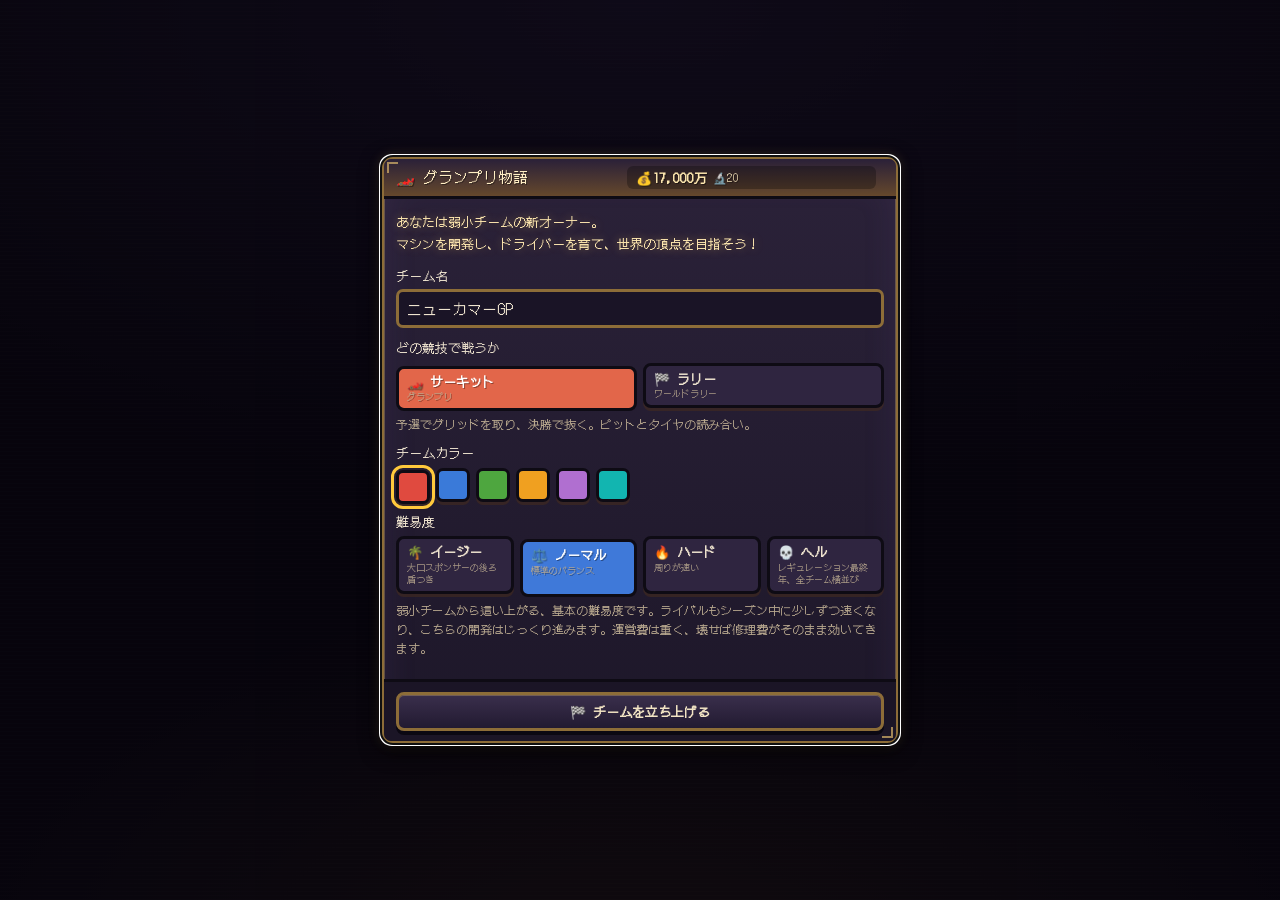
==== index.html @ d9e9d17f "ラリーのSSを走っている画面を作る F1のレース中継にあたるもの。ただ、ラリーは並んで走らない競技なので、 映すのは自車1台だけになる。緊張の出どころが違う—— 次に何が来るかを教えてくれるのは右席の" ====
<!DOCTYPE html>
<html lang="ja">
<head>
<meta charset="utf-8">
<meta name="viewport" content="width=device-width,initial-scale=1,viewport-fit=cover,maximum-scale=1,user-scalable=no">
<title>グランプリ物語 - F1チーム運営シミュレーション</title>

<!-- ホーム画面に追加してアプリとして遊べるようにする -->
<link rel="manifest" href="manifest.webmanifest">
<meta name="theme-color" content="#4a2f1a">
<meta name="mobile-web-app-capable" content="yes">
<meta name="apple-mobile-web-app-capable" content="yes">
<meta name="apple-mobile-web-app-status-bar-style" content="black-translucent">
<meta name="apple-mobile-web-app-title" content="GP物語">
<link rel="apple-touch-icon" href="assets/icons/icon-180.png">
<link rel="icon" type="image/png" sizes="192x192" href="assets/icons/icon-192.png">
<link rel="stylesheet" href="assets/style.css">
<!--
  ドット絵フォントは表示完了後に読み込む。
  ネットに繋がらない環境でも起動が一切遅れないようにするため、
  <link> ではなく load イベント後に差し込む。取得できなくてもフォールバック書体で遊べる。
-->
<script>
  window.addEventListener('load', function () {
    var l = document.createElement('link');
    l.rel = 'stylesheet';
    l.href = 'https://fonts.googleapis.com/css2?family=DotGothic16&display=swap';
    document.head.appendChild(l);
  });

  // assets/ や src/ が読み込めていない場合は、素のHTMLが表示されてしまう。
  // 何が起きているのか分かるように案内を出す（このスクリプトは外部ファイルに依存しない）
  window.addEventListener('load', function () {
    if (window.GP && window.GP.state) return;
    var d = document.createElement('div');
    d.setAttribute('style',
      'position:fixed;top:0;right:0;bottom:0;left:0;z-index:9999;background:#fff8e3;' +
      'color:#4a2f1a;padding:24px;font:14px/1.8 sans-serif;overflow:auto');
    d.innerHTML =
      '<h2 style="margin:0 0 12px">ゲームのファイルが読み込めませんでした</h2>' +
      '<p><b>index.html だけでは動きません。</b>同じ場所に <code>assets/</code> と ' +
      '<code>src/</code> のフォルダが必要です。</p>' +
      '<p style="margin-top:14px"><b>いちばん簡単な遊びかた</b><br>' +
      'リポジトリの <code>grandprix.html</code>（1ファイルで完結する版）を' +
      'ダウンロードして開いてください。フォルダごと保存する必要がありません。</p>' +
      '<p style="margin-top:14px">リポジトリ全体を保存した場合は、' +
      'フォルダを丸ごと置いたうえで <code>index.html</code> を開いてください。</p>';
    document.body.appendChild(d);
  });
</script>
</head>
<body>

<div id="app">

  <!-- ================= トップバー ================= -->
  <div class="rotate-tip" id="rotateTip">
    <i>📱</i><span>横向きにすると、ぐっと見やすくなります</span>
    <button id="rotateTipX">閉じる</button>
  </div>
  <header class="topbar">
    <div class="tb-team"><span id="tTeamDot" class="dot"></span><span id="tTeam">-</span>
      <span id="tRank" class="rank">-</span><span id="tMode" class="mode">-</span></div>
    <div class="tb-stats">
      <div class="stat"><span class="ic">💰</span><b id="tFunds">0</b><small>万</small></div>
      <div class="stat"><span class="ic">👥</span><b id="tFans">0</b></div>
      <div class="stat hype" id="tHypeBox" title="メディアでの扱い。高いほどスポンサー収入が増える">
        <span class="ic" id="tHypeIc">🫥</span><i class="hypebar"><b id="tHypeBar"></b></i><b id="tHypeVal">0</b></div>
      <div class="stat"><span class="ic">🔬</span><b id="tRp">0</b></div>
      <button class="stat ticket" id="tTicketBox" title="開発チケット。押すと説明が出ます"><span class="ic">🎫</span><b id="tTicket">0</b><small>券</small></button>
      <div class="stat"><span class="ic">📅</span>S<b id="tSeason">1</b> W<b id="tWeek">1</b></div>
      <button class="stat sound" id="tHelp" title="遊びかた（仕組みの説明はここにまとめてあります）">❓</button>
      <button class="stat sound" id="tSkin" title="見た目の切り替え（HD-2D／カイロ風）">🎨</button>
      <button class="stat sound" id="tSound" title="効果音の切り替え">🔊</button>
    </div>
    <div class="tb-next" id="tNext">-</div>
  </header>

  <!-- ================= メイン ================= -->
  <main class="main">
    <section id="viewPanel" class="col-left"></section>
    <aside id="sidePanel" class="col-right"></aside>
  </main>

  <!-- ================= コマンドバー ================= -->
  <nav class="cmdbar">
    <div id="cmdNormal" class="cmdset">
      <button class="cmd" id="cMeet" title="首脳陣に、いま何が起きているかを聞く。週は進まない"><span>🗣️</span>相談</button>
      <button class="cmd" id="cCar" title="設計室・工房・ガレージ・研究所への入口。1週使って車を速くする"><span>🏎️</span>開発</button>
      <button class="cmd" id="cMaintain" title="傷んだところを直す。信頼性が戻る"><span>🛠️</span>整備</button>
      <button class="cmd" id="cDriver" title="ドライバーを鍛える。練習と、下部組織の育成"><span>🧑‍✈️</span>ドライバー</button>
      <button class="cmd" id="cSponsor"><span>📣</span>営業</button>
      <button class="cmd" id="cRest"><span>☕</span>休養</button>
      <button class="cmd" id="cCrunch" title="次の1コマンドが2回ぶんになるが、疲れが残る"><span>🌙</span>徹夜</button>
      <button class="cmd" id="cKart" title="自前のカート場でレースを開く。若手が伸び、街の子が見つかる"><span>🏁</span>カート</button>
      <span class="cmd-sep"></span>
      <div class="cmdsubs">
        <button class="cmd sub" id="cGarage" title="パーツを載せ替える。寄せかたと噛み合いもここ"><span>🔧</span>ガレージ</button>
        <button class="cmd sub" id="cFacility"><span>🏗️</span>施設</button>
        <button class="cmd sub" id="cStaff"><span>👥</span>人事</button>
        <button class="cmd sub" id="cLogi"><span>🚚</span>遠征</button>
        <button class="cmd sub" id="cEngine" title="エンジンとパーツの供給。よそから買うか、こちらから分けるか"><span>🔌</span>供給</button>
        <button class="cmd sub" id="cInfo"><span>📖</span>情報</button>
        <button class="cmd sub" id="cOwner"><span>🎩</span>オーナー</button>
      </div>
    </div>
    <div id="cmdRace" class="cmdset" style="display:none">
      <button class="cmd big" id="cRaceGo"><span>🏁</span>レースへ向かう！</button>
      <span class="cmd-sep"></span>
      <div class="cmdsubs">
        <button class="cmd sub" id="cGarageR" title="パーツを載せ替える"><span>🔧</span>ガレージ</button>
        <button class="cmd sub" id="cFacilityR"><span>🏗️</span>施設</button>
        <button class="cmd sub" id="cStaffR"><span>👥</span>人事</button>
        <button class="cmd sub" id="cLogiR"><span>🚚</span>遠征</button>
        <button class="cmd sub" id="cEngineR" title="エンジンとパーツの供給"><span>🔌</span>供給</button>
        <button class="cmd sub" id="cOwnerR"><span>🎩</span>オーナー</button>
      </div>
    </div>
    <div id="cmdOff" class="cmdset" style="display:none">
      <button class="cmd big" id="cOffGo"><span>🌱</span>来季を始める</button>
      <span class="cmd-sep"></span>
      <div class="cmdsubs">
        <button class="cmd sub" id="cGarageO" title="パーツを載せ替える"><span>🔧</span>ガレージ</button>
        <button class="cmd sub" id="cFacilityO"><span>🏗️</span>施設</button>
        <button class="cmd sub" id="cStaffO"><span>👥</span>人事</button>
        <button class="cmd sub" id="cLogiO"><span>🚚</span>遠征</button>
        <button class="cmd sub" id="cEngineO" title="エンジンとパーツの供給"><span>🔌</span>供給</button>
        <button class="cmd sub" id="cInfoO"><span>📖</span>情報</button>
        <button class="cmd sub" id="cOwnerO"><span>🎩</span>オーナー</button>
      </div>
    </div>
  </nav>
</div>

<!-- ================= レース画面 ================= -->
<div id="kartScreen">
  <div class="kv-wrap">
    <div class="kv-head">
      <b id="kvName">-</b>
      <span id="kvLap">LAP 1 / 3</span>
      <span id="kvPos">P-</span>
      <span id="kvSpd">0</span>
      <button id="kvQuit" class="kv-quit">やめる</button>
    </div>
    <div class="kv-body">
      <canvas id="kartCanvas" width="620" height="380"></canvas>
      <div id="kvCount" class="kv-count"></div>
    </div>
    <div class="kv-pad">
      <div class="kv-side">
        <button id="kvL" class="kvbtn">◀</button>
        <button id="kvR" class="kvbtn">▶</button>
      </div>
      <div class="kv-hint" id="kvHint">左右で曲がる／⚡で加速／🛑で減速</div>
      <div class="kv-side right">

      </div>
    </div>
  </div>
</div>
<!-- ラリーのSSを走っているところ。映すのは自車1台だけ -->
<div id="rallyScreen">
  <div class="ry-wrap">
    <div class="ry-body">
      <div class="ry-canvaswrap">
        <canvas id="rallyCanvas" width="560" height="400"></canvas>
        <div class="ry-note" id="ryNote"></div>
      </div>
    </div>
    <div class="ry-log" id="ryLog"></div>
    <div class="ry-ctrl">
      <button class="btn primary" id="rySpeed0"><i>🐢</i><span>じっくり</span></button>
      <button class="btn" id="rySpeed1"><i>▶▶</i><span>速く</span></button>
      <button class="btn" id="rySpeed2"><i>▶▶▶</i><span>とばす</span></button>
      <button class="btn primary" id="rySkip"><i>⏭</i><span>結果へ</span></button>
    </div>
  </div>
</div>
<div id="raceScreen">
  <div class="rv-wrap">
    <div class="rv-head">
      <b id="rvTrack">-</b>
      <span id="rvWeather">-</span>
      <span id="rvLap">LAP 1 / 1</span>
      <span id="rvFore" class="rv-fore"></span>
      <span id="rvRubber" class="rv-wet"></span>
      <span id="rvWet" class="rv-wet"></span>
      <span id="rvYel" class="rv-yel"></span>
      <span id="rvOrders" class="rv-orders"></span>
    </div>
    <div class="rv-body">
      <div class="rv-canvaswrap">
        <canvas id="raceCanvas" width="560" height="400"></canvas>
        <div id="rvFlash" class="rv-flash"></div>
        <div id="rvBadge" class="rv-badge"></div>
        <div id="rvRadio" class="rv-radio"></div>
        <div id="rvCam" class="rv-cam">
          <button data-cam="auto" class="on" title="おまかせ"><i>🎬</i><span>おまかせ</span></button>
          <button data-cam="mine" title="自チーム"><i>🚩</i><span>自チーム</span></button>
          <button data-cam="wide" title="全体"><i>🗺️</i><span>全体</span></button>
        </div>
      </div>
      <div class="rv-side">
        <div class="rv-order-h">順位</div>
        <div id="rvOrder" class="rv-order"></div>
      </div>
    </div>
    <!-- モニターと実況。ふだんは上下に積むが、
         タイミングモニターを出したときだけ横に並べる -->
    <div class="rv-mon">
      <div id="rvSectors" class="rv-sectors"></div>
      <div id="rvLog" class="rv-loglist"></div>
    </div>
    <div class="rv-ctrl">
      <button class="btn primary" id="rvSpeed0"><i>🐢</i><span>じっくり</span></button>
      <button class="btn" id="rvSpeed1"><i>▶</i><span>すこし速く</span></button>
      <button class="btn" id="rvSpeed2"><i>▶▶</i><span>速く</span></button>
      <button class="btn" id="rvSpeed3"><i>▶▶▶</i><span>とばす</span></button>
      <button class="btn" id="rvSpeedReal" title="実際のレースと同じ速さで進みます"><i>⏱</i><span>実時間</span></button>
      <button class="btn" id="rvTiming" title="全車のセクタータイム・ラップ・ベスト・前車とのギャップ"><i>📋</i><span>タイミングモニター</span></button>
      <button class="btn primary" id="rvSkip"><i>⏭</i><span>結果へ</span></button>
    </div>
  </div>
</div>

<!-- ================= モーダル ================= -->
<div id="modal">
  <div class="modal-box">
    <div class="modal-h"><span id="modalTitle"></span><span id="modalFunds" class="mfunds"></span><button id="modalClose" class="modal-x">✕</button></div>
    <div id="modalBody" class="modal-body"></div>
    <div id="modalBtns" class="modal-btns"></div>
  </div>
</div>

<!-- 決める場面だけを、その場に出す小窓。モーダルの上に重ねる。
     下の画面は消さないので、閉じればさっき見ていた場所に戻る -->
<div id="pop">
  <div class="pop-box">
    <div class="pop-h"><span id="popTitle"></span><button id="popClose" class="modal-x">✕</button></div>
    <div id="popBody" class="pop-body"></div>
    <div id="popBtns" class="pop-btns"></div>
  </div>
</div>

<div id="toastLayer"></div>

<script src="src/sound.js"></script>
    <script src="src/fx.js"></script>
<script src="src/gfx.js"></script>
<script src="src/data.js"></script>
<script src="src/geom.js"></script>
<script src="src/state.js"></script>
<script src="src/race.js"></script>
<script src="src/rallydata.js"></script>
<script src="src/rally.js"></script>
<script src="src/rallyview.js"></script>
<script src="src/raceview.js"></script>
<script src="src/base.js"></script>
<script src="src/kart.js"></script>
<!-- 画面ごとのモジュール。main.js より先に読み込む -->
<script src="src/screens/hr.js"></script>
<script src="src/screens/dev.js"></script>
<script src="src/screens/weekend.js"></script>
<script src="src/screens/rallyweek.js"></script>
<script src="src/screens/biz.js"></script>
<script src="src/screens/meet.js"></script>
<script src="src/screens/home.js"></script>
<script src="src/screens/help.js"></script>
<script src="src/paddock.js"></script>
<script src="src/grid.js"></script>
<script src="src/interior.js"></script>
<script src="src/ui.js"></script>
<script src="src/main.js"></script>
</body>
</html>
---- assets/style.css ----
/* =========================================================
   グランプリ物語 — カイロソフト風スタイル
   太いこげ茶の枠 × 生成りの紙 × ポップな原色
   ========================================================= */
:root{
  --ink:#4a2f1a;          /* 枠線・文字のこげ茶 */
  --ink2:#7b5a3a;
  --paper:#fff8e3;        /* パネルの紙色 */
  --paper2:#f6ecd0;
  --board:#c9a86a;        /* 背景の木目 */
  --board2:#b8955a;
  --red:#e04a3f; --blue:#3a7ad9; --green:#4ea63f;
  /* 白抜きの札に使う、沈めた版。
     --red / --blue の上に白を置くと明暗の比が 4.0〜4.2 しかなく、
     小さい字だと読みにくい。札のときだけこちらを使う           */
  --redInk:#b8342a; --blueInk:#2a5aa8;
  --yellow:#ffc93c; --purple:#b06fd0; --sky:#7ecbf0;

  --paper3:#fffdf3;       /* パネルの中の、さらに明るい面 */
  --trough:#e9dcbc;       /* ゲージの下地 */
  --hilite:#fff;          /* 枠の内側に入れる光の線 */
  --outline:#fff;         /* 見出し文字の縁取り */
  --headbg:linear-gradient(var(--ink2),#65482c);
  --headbg2:var(--ink);
  --headfg:#ffeec4;
  --glow:transparent;     /* HD-2Dスキンでだけ光る */
  --shine:none;
}
*{box-sizing:border-box;margin:0;padding:0}
html,body{height:100%}
/* ---------- タッチ操作まわり（スマホ／ホーム画面アプリ用）---------- */
html{-webkit-text-size-adjust:100%}
body{
  overscroll-behavior:none;              /* 引っ張って更新されないように */
  -webkit-tap-highlight-color:transparent;
  -webkit-touch-callout:none;
  touch-action:manipulation;             /* ダブルタップ拡大を止める */
}
button,.cmd,.tab,.pickbtn,.stratbtn,.mini,.colorbtn{touch-action:manipulation;user-select:none;-webkit-user-select:none}
input{user-select:auto;-webkit-user-select:auto}
body{
  font-family:'DotGothic16','Hiragino Maru Gothic ProN','ヒラギノ丸ゴ ProN',
              'Yu Gothic UI','Meiryo',sans-serif;
  color:var(--ink);
  background:var(--board);
  background-image:
    repeating-linear-gradient(0deg, rgba(0,0,0,.05) 0 2px, transparent 2px 8px),
    repeating-linear-gradient(90deg, rgba(255,255,255,.06) 0 3px, transparent 3px 14px);
  -webkit-font-smoothing:none;
  font-size:14px; line-height:1.5;
  overflow:hidden;
}
button{font-family:inherit;color:inherit;cursor:pointer}

/* ---------- 共通の「カイロ枠」 ---------- */
.frame{
  background:var(--paper);
  border:3px solid var(--ink);
  border-radius:8px;
  box-shadow:0 4px 0 var(--ink), inset 0 0 0 2px var(--hilite);
}

/* ================= レイアウト ================= */
#app{height:100%;display:flex;flex-direction:column;gap:8px;max-width:1180px;margin:0 auto;
     padding:calc(8px + env(safe-area-inset-top)) calc(8px + env(safe-area-inset-right))
             calc(8px + env(safe-area-inset-bottom)) calc(8px + env(safe-area-inset-left))}

/* ---------- トップバー ---------- */
.topbar{
  display:flex;align-items:center;gap:10px;flex-wrap:wrap;
  padding:8px 12px;
  background:linear-gradient(#fff8e3,#f0e2bd);
  border:3px solid var(--ink);border-radius:10px;
  box-shadow:0 4px 0 var(--ink);
}
.tb-team{display:flex;align-items:center;gap:7px;font-size:17px;font-weight:bold}
.tb-team .dot{width:16px;height:16px;border:2px solid var(--ink);border-radius:3px;display:inline-block}
.tb-team .rank{font-size:10px;font-weight:normal;background:var(--ink);color:#ffeec4;
               border-radius:5px;padding:1px 7px;white-space:nowrap}
.tb-team .rank.grow{animation:rankpop .5s cubic-bezier(.3,1.6,.5,1)}
@keyframes rankpop{0%{transform:scale(.7);background:var(--yellow);color:var(--ink)}
  60%{transform:scale(1.15);background:var(--yellow);color:var(--ink)}100%{transform:scale(1)}}
.tb-stats{display:flex;gap:6px;flex-wrap:wrap;margin-left:auto}
.stat{
  display:flex;align-items:center;gap:3px;
  background:var(--paper3);border:2px solid var(--ink);border-radius:6px;
  padding:2px 8px;font-size:13px;box-shadow:0 2px 0 rgba(74,47,26,.35);
}
.stat.danger{background:#ffdede;animation:blink .8s steps(2,end) infinite}
.stat .ic{font-size:14px}
.stat b{font-size:15px}
.stat small{font-size:10px;opacity:.9}
.tb-next{
  background:var(--headbg2);color:var(--headfg);border-radius:6px;padding:4px 12px;
  font-size:13px;white-space:nowrap;
}
.tb-next.race-imminent{background:var(--red);color:#fff;animation:pulse .7s ease-in-out infinite alternate}
.tb-next.race-soon{background:#8a5a1a}
.tb-next b{color:var(--yellow)}
.tb-next em{font-style:normal;font-size:10px;opacity:.85;margin-left:6px}
.pips{display:inline-flex;gap:3px;margin:0 6px;vertical-align:middle}
.pips i{width:8px;height:8px;border-radius:2px;background:var(--yellow);
        border:1px solid rgba(0,0,0,.35);display:inline-block}

/* ---------- 次戦までの残りコマンド ---------- */
.countdown{display:flex;align-items:center;gap:8px;flex-wrap:wrap;font-size:12px;margin-bottom:8px;
           background:linear-gradient(#fff8e3,#f2e4bc);border:3px solid var(--ink);
           border-radius:8px;padding:6px 10px;box-shadow:0 2px 0 rgba(74,47,26,.4)}
.countdown b{font-size:14px}
.countdown span{font-size:10px;opacity:.8}
.countdown .pips i{width:12px;height:12px;background:linear-gradient(var(--yellow),#e8a800);
                   border:2px solid var(--ink);border-radius:3px}
.countdown.now{background:linear-gradient(#ffd0c0,#ff9a80);border-color:var(--red)}
.countdown.now b{color:#a01a10}
/* つぎの戦への移動。いまの戦の支度をしながら、その先も見える */
.nextup{font-size:10.5px;color:var(--ink2);margin:-4px 0 8px;padding:3px 10px;
        border-left:3px solid var(--line,#d9d5cc);line-height:1.6}
.nextup b{margin-left:6px;color:var(--ink)}
/* 今週の一手。開発責任者の結論を、相談を開かなくても読める場所に */
/* ---- はじめの手引き ----
   1年目だけ本拠地のいちばん上に出る。順番そのものが説明になるので、
   済んだ行も消さず、線を引いて残す                              */
.card.guide .pad{padding-top:6px}
.gd-lead{margin:0 0 6px;font-size:11px;line-height:1.55;color:var(--faceSub)}
.gdlist{display:flex;flex-direction:column;gap:4px}
.gdrow{display:flex;align-items:center;gap:8px;width:100%;text-align:left;
  background:var(--paper3);border:2px solid var(--ink);border-radius:8px;
  padding:6px 8px;font:inherit;color:inherit}
.gdrow>i{font-style:normal;font-size:17px;width:24px;text-align:center;flex:none}
.gdrow>span{flex:1;display:flex;flex-direction:column;line-height:1.3;min-width:0}
.gdrow>span b{font-size:12px}
.gdrow>span small{font-size:10px;color:var(--faceSub)}
.gdrow>em{font-style:normal;opacity:.6}
.gdrow.now{border-color:var(--gold,#d8a020);box-shadow:0 0 0 2px rgba(216,160,32,.35)}
.gdrow.done{opacity:.55}
.gdrow.done>span b{text-decoration:line-through}
.gd-off{display:block;margin:7px auto 0;background:none;border:0;font:inherit;
  font-size:10.5px;color:var(--faceSub);text-decoration:underline}

.weektip{display:flex;align-items:center;gap:8px;width:100%;text-align:left;
  background:linear-gradient(#fff8e3,#f6ebcc);border:3px solid var(--ink);border-radius:8px;
  padding:6px 9px;margin:0 0 8px;box-shadow:0 2px 0 rgba(74,47,26,.4);
  font-family:inherit;color:var(--ink);cursor:pointer}
.weektip:active{transform:translateY(2px);box-shadow:0 0 0 rgba(74,47,26,.4)}
.weektip i{font-style:normal;font-size:17px;line-height:1}
.weektip span{flex:1;display:flex;flex-direction:column;min-width:0}
.weektip u{text-decoration:none;font-size:9px;letter-spacing:.08em;opacity:.7}
.weektip b{font-size:12px;line-height:1.45}
.weektip em{font-style:normal;opacity:.55;font-size:15px}
.weektip.bad{background:linear-gradient(#ffe7df,#ffd2c4);border-color:var(--red)}
[data-skin="hd"] .weektip{background:linear-gradient(#3a2f4c,#2a2139);color:#f2e4c4;border-color:var(--gold)}
[data-skin="hd"] .weektip.bad{background:linear-gradient(#4a2a2a,#36201f);border-color:#ff9a8a}
[data-skin="hd"] .nextup{color:#cbbb9a;border-left-color:#5b4a74}
[data-skin="hd"] .nextup b{color:#f2e4c4}

/* ---------- タイヤ ---------- */
.tyres{gap:5px}
.tyrebtn{flex:1;display:flex;flex-direction:column;align-items:center;gap:1px;line-height:1.25;
         background:var(--paper3);border:3px solid var(--ink);border-radius:8px;
         box-shadow:0 3px 0 rgba(74,47,26,.5);padding:4px 2px;font-size:9px}
.tyrebtn b{width:22px;height:22px;border-radius:50%;background:var(--tc);color:var(--tt);
           border:2px solid var(--ink);display:flex;align-items:center;justify-content:center;font-size:11px}
.tyrebtn small{font-size:8px;opacity:.8}
.tyrebtn.on{background:linear-gradient(#ffd76a,var(--yellow));transform:translateY(3px);box-shadow:0 0 0 var(--ink)}
/* タイヤの札は、実際のF1の表示と同じく黒地に色の輪。
   色地に白抜きだと、8〜10px では字が地に負けていた
   （白 × インターの緑で明暗の比 3.07）。
   色は border-color と color にインラインで入る             */
.rv-ty{min-width:26px;display:inline-flex;align-items:center;justify-content:center;gap:1px;
       border:2px solid currentColor;border-radius:9px;font-size:9px;font-weight:bold;padding:0 3px;
       background:#15130f;color:#fff;flex-shrink:0}
.rv-ty em{font-style:normal;font-size:8px;opacity:.9;font-weight:normal;color:#e8e0cf}
.rv-ty.old{box-shadow:inset 0 0 0 2px rgba(255,180,0,.9)}
.rv-ty.worn{box-shadow:inset 0 0 0 2px rgba(255,40,20,.95);animation:blink 1s steps(2,end) infinite}
.rv-row.pitting{background:rgba(255,243,77,.28)}
.rv-row.pitting .rv-gap{color:#c88000;font-weight:bold}
@keyframes pulse{from{transform:scale(1)}to{transform:scale(1.06)}}
@keyframes blink{50%{opacity:.45}}

/* ---------- メイン ---------- */
.main{flex:1;display:grid;grid-template-columns:1fr 330px;gap:8px;min-height:0}
.col-left{overflow-y:auto;display:grid;grid-template-columns:1fr 1fr;gap:8px;
          align-content:start;grid-auto-rows:min-content;padding-right:2px}
.col-left > .card:first-child{grid-column:1 / -1}
.col-right{overflow-y:auto;display:flex;flex-direction:column;gap:8px;padding-right:2px}
.col-left::-webkit-scrollbar,.col-right::-webkit-scrollbar,
.loglist::-webkit-scrollbar,.rv-order::-webkit-scrollbar,
.rv-loglist::-webkit-scrollbar,.modal-body::-webkit-scrollbar{width:10px}
.col-left::-webkit-scrollbar-thumb,.col-right::-webkit-scrollbar-thumb,
.loglist::-webkit-scrollbar-thumb,.rv-order::-webkit-scrollbar-thumb,
.rv-loglist::-webkit-scrollbar-thumb,.modal-body::-webkit-scrollbar-thumb{
  background:var(--ink2);border:2px solid var(--ink);border-radius:6px}

/* ---------- カード ---------- */
.card{
  background:var(--paper);border:3px solid var(--ink);border-radius:10px;
  box-shadow:0 4px 0 var(--ink);overflow:hidden;flex-shrink:0;
}
.card-h{
  background:var(--headbg);color:var(--headfg);
  padding:5px 10px;font-size:14px;border-bottom:3px solid var(--ink);
  text-shadow:1px 1px 0 rgba(0,0,0,.4);
}
.pad{padding:10px}
.sub{margin:12px 0 6px;font-size:13px;background:var(--headbg2);color:var(--headfg);
     display:inline-block;padding:2px 10px;border-radius:5px}
.desc{font-size:12px;color:#6b503a;margin:6px 0;line-height:1.6}
.lead{font-size:13px;margin-bottom:10px;line-height:1.7}

/* ---------- 注目度ゲージ ---------- */
.stat.hype{gap:5px}
.hypebar{width:44px;height:8px;background:var(--trough);border:2px solid var(--ink);
         border-radius:5px;overflow:hidden;display:inline-block}
.hypebar b{display:block;height:100%;transition:width .4s}
.hypebox{display:flex;justify-content:space-between;gap:8px;flex-wrap:wrap;font-size:12px;
         background:var(--paper3);border:2px dashed var(--ink2);border-radius:8px;padding:5px 9px;margin-bottom:8px}
.skind{font-style:normal;font-size:9px;border:1px solid var(--ink);border-radius:4px;
       padding:0 5px;margin-left:5px;background:#e8dcc0}
.skind.tech{background:#cfe0f8}
.skind.media{background:#ffe0f0}
.skind.mixed{background:#e0f4d8}
.pickbtn.offer{border-color:#8a2f8a;box-shadow:0 3px 0 #8a2f8a;
               background:linear-gradient(#fff0ff,#f4dcf4);animation:sppop .3s cubic-bezier(.3,1.5,.6,1)}
.gp-t .flp{font-style:normal;margin-left:3px}
.rewardbox small{display:block;font-size:9px;opacity:.65}

/* ---------- 収支ダッシュボード ---------- */
.fin{display:flex;gap:8px;flex-wrap:wrap}
.fin-col{flex:1;min-width:200px;background:var(--paper3);border:2px solid var(--ink);border-radius:8px;padding:6px 8px}
.fin-h{background:var(--ink);color:#ffeec4;border-radius:5px;padding:2px 8px;font-size:11px;margin-bottom:5px}
.fin-row{display:flex;justify-content:space-between;gap:8px;font-size:11px;padding:2px 0;
         border-bottom:1px dashed #d8c8a4}
.fin-row.cut{color:var(--txUp)}
.fin-row.total{border-bottom:none;border-top:2px solid var(--ink);margin-top:3px;padding-top:4px;font-size:13px}
.fin-row.total b{font-size:14px}

/* ---------- 開発リソースの配分 ---------- */
.focusrow{display:flex;gap:5px;flex-wrap:wrap;margin-bottom:6px}
.focusbtn{flex:1;min-width:104px;display:flex;flex-direction:column;align-items:flex-start;gap:1px;
          background:var(--paper3);border:3px solid var(--ink);border-radius:8px;
          box-shadow:0 3px 0 rgba(74,47,26,.5);padding:4px 7px;line-height:1.3;text-align:left}
.focusbtn b{font-size:12px}
.focusbtn small{font-size:9px;opacity:.9}
.focusbtn.on{background:linear-gradient(#ffd76a,var(--yellow));background-color:#ffcf4d;transform:translateY(3px);box-shadow:0 0 0 var(--ink)}
.nextcar{display:flex;align-items:center;gap:7px;font-size:11px;margin-bottom:10px;
         background:#f0fbe8;border:2px solid var(--ink);border-radius:7px;padding:4px 9px}
.nextcar i{flex:1;height:10px;background:var(--trough);border:2px solid var(--ink);border-radius:5px;overflow:hidden}
.nextcar i b{display:block;height:100%;background:linear-gradient(#8ede6a,#4ea63f);transition:width .35s}
.nextcar em{font-style:normal;font-weight:bold;width:36px;text-align:right}

/* ---------- 車体 ---------- */
.sub.small{font-size:11px;padding:1px 8px;margin:8px 0 4px}
.bodyattrs{display:grid;grid-template-columns:1fr 1fr;gap:4px}
.battr{display:flex;align-items:center;gap:5px;font-size:10px;background:var(--paper3);
       border:2px solid var(--ink);border-radius:6px;padding:2px 6px}
.battr span{width:74px;overflow:hidden;text-overflow:ellipsis;white-space:nowrap}
.battr i{flex:1;height:8px;background:var(--trough);border:1px solid var(--ink);border-radius:4px;overflow:hidden}
.battr i b{display:block;height:100%;transition:width .35s}
.battr em{font-style:normal;width:44px;text-align:right;font-weight:bold}
.battr em small{font-weight:normal;opacity:.88;font-size:8px}

/* ---------- ERS ---------- */
.ersrow{display:flex;align-items:center;gap:8px;flex-wrap:wrap;font-size:11px;margin:6px 0;
        background:#eef4ff;border:2px solid var(--ink);border-radius:6px;padding:3px 8px}
.ersrow em{font-style:normal;opacity:.85}
.sc-ers{display:inline-flex;align-items:center;gap:3px;width:52px;flex-shrink:0;font-size:10px}
.sc-ers i{flex:1;height:7px;background:rgba(255,255,255,.18);border-radius:4px;overflow:hidden;display:block}
.sc-ers i u{display:block;height:100%;text-decoration:none;background:#6cf0ff;transition:width .4s}
.sc-ers.mid i u{background:#ffd24a}
.sc-ers.low i u{background:#ff6a4a}

/* ---------- 人事のタブ ---------- */
/* タブも横1行の送りにする。「スタッフグループ」を入れたぶん
   4枚でも折り返して2段になり、上に案内が積み上がっていた   */
.hrtabs{display:flex;gap:4px;margin-bottom:10px;flex-wrap:nowrap;
        overflow-x:auto;overflow-y:hidden;scrollbar-width:none;
        -webkit-overflow-scrolling:touch;padding-bottom:2px}
.hrtabs::-webkit-scrollbar{display:none}
.hrtab{flex:1 0 auto;min-width:88px;white-space:nowrap;background:#e8dcc0;border:3px solid var(--ink);border-radius:8px;
       box-shadow:0 3px 0 rgba(74,47,26,.5);padding:5px 2px;font-size:11px;font-weight:bold;
       letter-spacing:-.3px}
.hrtab.on{background:linear-gradient(#ffd76a,var(--yellow));transform:translateY(3px);box-shadow:0 0 0 var(--ink)}
.skbar{position:relative;display:inline-block;width:70px;height:7px;background:var(--trough);border:1px solid var(--ink);
       border-radius:4px;overflow:hidden;vertical-align:middle}
.skbar i{display:block;height:100%;background:linear-gradient(var(--green),#2e7a2e)}
.srank{background:var(--sky);border:1px solid var(--ink);border-radius:4px;padding:0 5px;font-style:normal;font-size:9px}
.deptgrid{display:grid;grid-template-columns:1fr 1fr;gap:4px;margin-bottom:4px}
.dept{display:flex;align-items:center;gap:5px;font-size:10px;background:var(--paper3);
      border:2px solid var(--ink);border-radius:6px;padding:2px 6px}
.dept span{width:96px;overflow:hidden;text-overflow:ellipsis;white-space:nowrap}
.dept i{flex:1;height:8px;background:var(--trough);border:1px solid var(--ink);border-radius:4px;overflow:hidden}
.dept i b{display:block;height:100%;background:linear-gradient(var(--yellow),#e8a800)}
.dept em{font-style:normal;width:26px;text-align:right}
.mgmtrow.empty{opacity:.65;border-style:dashed}
.mgeff{font-style:normal;color:#2e6b8b}

/* ---------- チャンピオンシップ順位表 ---------- */
.tablewrap{overflow-x:auto;border:2px solid var(--ink);border-radius:8px;background:var(--paper3);margin-bottom:4px}
table.rank.champ{font-size:11px}
table.rank.champ td,table.rank.champ th{padding:3px 5px;text-align:center;white-space:nowrap}
table.rank.champ td.nm,table.rank.champ th.nm{text-align:left}
table.rank.champ td.pt{font-weight:bold;font-size:12px}
table.rank.grid{font-size:10px}
table.rank.grid td{width:22px;text-align:center;padding:2px}
table.rank.grid td.gold{background:var(--yellow);font-weight:bold}
table.rank.grid td.pod{background:#c8ecc0;font-weight:bold}
table.rank.grid td.pts{background:#e8f0d8}
table.rank.grid td.dnf{background:#ffd8d0;color:#a02010}
table.rank.grid td.dim{opacity:.35}

/* ---------- 難易度・チケット ---------- */
.tb-team .mode{font-size:10px;color:#fff;border:2px solid var(--ink);border-radius:5px;
               filter:saturate(1.05) brightness(.84);
               padding:0 6px;white-space:nowrap;text-shadow:1px 1px 0 rgba(0,0,0,.3)}
.stat.ticket.has{background:linear-gradient(#fff4c0,#ffe88a);animation:tkpulse 1.4s ease-in-out infinite}
@keyframes tkpulse{0%,100%{box-shadow:0 2px 0 rgba(74,47,26,.35)}50%{box-shadow:0 2px 0 rgba(74,47,26,.35),0 0 8px 2px rgba(255,201,60,.8)}}
.diffs{display:flex;gap:6px;margin-top:5px;flex-wrap:wrap}
.diffbtn{flex:1;min-width:96px;display:flex;flex-direction:column;align-items:flex-start;gap:1px;
         background:var(--paper3);border:3px solid var(--ink);border-radius:8px;
         box-shadow:0 3px 0 rgba(74,47,26,.5);padding:5px 8px;text-align:left;line-height:1.3}
.diffbtn b{font-size:13px}
.diffbtn small{font-size:9px;opacity:.9}
.diffbtn.on{background:var(--dc);color:#fff;transform:translateY(3px);box-shadow:0 0 0 var(--ink);
            text-shadow:1px 1px 0 rgba(0,0,0,.35)}
.diffbtn.on small{opacity:.95}
.ticketbar{display:flex;align-items:center;gap:8px;width:100%;cursor:pointer;
           background:var(--paper3);border:3px dashed var(--ink2);border-radius:8px;padding:6px 8px;margin-bottom:10px}
.ticketbar.on{background:linear-gradient(#fff4c0,#ffe88a);border-style:solid;border-color:var(--ink)}
.tk-ic{font-size:20px}
.tk-body{flex:1;display:flex;flex-direction:column;line-height:1.3;font-size:12px}
.tk-body small{font-size:10px;opacity:.9}
.tk-sw{font-size:11px;font-weight:bold;background:var(--ink);color:#ffeec4;border-radius:5px;padding:2px 8px}
.ticketbar.on .tk-sw{background:var(--red);color:#fff}
.pb-cost b.free{color:var(--txUp);font-size:12px}
.youthrow em{font-style:normal;font-weight:bold}

/* ---------- チーム本拠地 ---------- */
.baseinfo{display:flex;justify-content:space-between;align-items:center;gap:8px;flex-wrap:wrap;
          background:var(--ink);color:#ffeec4;border-radius:8px;padding:5px 10px;margin-bottom:8px;font-size:11px}
.baseinfo b{font-size:14px;color:var(--yellow)}
.basewrap{position:relative;border:3px solid var(--ink);border-radius:10px;overflow:hidden;
          background:#8fbf62;box-shadow:0 3px 0 rgba(74,47,26,.5)}

/* ---- 絵の上に出す札 ----
   建物や人のところから引き出し線を伸ばして、名前と用事を置く。
   一覧を別に並べるのをやめて、絵そのものが一覧になる       */
.maptags{position:absolute;inset:0;pointer-events:none}
/* ---- 建物の一列 ----
   名前は絵の中の看板が言っているので、ここは絵柄と用事だけ  */
/* 折り返さず横に送る。2段に折れると下の段が箱から出て切れていた */
.hlrow{display:flex;flex-wrap:nowrap;gap:4px;margin-top:6px;
       overflow-x:auto;scrollbar-width:none}
.hlrow::-webkit-scrollbar{display:none}
.hlchip{flex:1 0 auto;min-width:62px;min-height:44px;
        display:flex;flex-direction:column;align-items:center;justify-content:center;gap:0;
        border:2px solid var(--ink);border-radius:7px;color:var(--ink);
        background:linear-gradient(180deg,#fffdf2,#ffedc2);
        font-family:inherit;box-shadow:0 2px 0 rgba(74,47,26,.35);cursor:pointer}
.hlchip i{font-style:normal;font-size:17px;line-height:1.1}
.hlchip b{font-size:10px;font-weight:bold}
/* マシンを速くする4部屋だけ、部屋の名前の下に「すること」を添える */
.hlchip.two{padding:2px 5px 3px}
.hlchip em{font-style:normal;font-size:8px;line-height:1.2;opacity:.75;letter-spacing:-.2px}
.hlchip:active{transform:translateY(2px);box-shadow:0 0 0 rgba(74,47,26,.35)}
.hlchip.done{opacity:.72}
/* 「まとめて回る」。残り件数を肩に出す */
.hlchip.all{position:relative;background:linear-gradient(180deg,#ffe9a8,#ffcf5e)}
.hlchip.all u{position:absolute;top:-5px;right:-5px;text-decoration:none;
  width:17px;height:17px;font-size:10px;line-height:13px;border-radius:50%;
  background:var(--red);color:#fff;border:2px solid var(--ink)}
[data-skin="hd"] .hlchip.all{background:linear-gradient(180deg,#5a4620,#3d2f16);color:#ffe9a8}
[data-skin="hd"] .hlchip{background:linear-gradient(180deg,#2f2545,#241c38);
                         color:#f2e4c4;border-color:var(--gold)}
.maptags.on{pointer-events:none}
.mtag{position:absolute;
      transform:translate(-50%,-100%) translateY(calc(-1 * var(--lift,0px)))
                translateX(var(--shift,0px));
      display:flex;flex-direction:column;align-items:center;gap:0;
      background:none;border:0;padding:0;font-family:inherit;pointer-events:auto;
      cursor:pointer;white-space:nowrap;z-index:2}
.mtag:active{transform:translate(-50%,-100%) translateY(calc(-1 * var(--lift,0px) - 2px))
                        translateX(var(--shift,0px))}
/* 横へずらしたぶん、引き出し線は足もとへ戻す */
.mt-stem{transform:translateX(calc(-1 * var(--shift,0px)))}
.mt-pill{display:flex;align-items:center;gap:4px;
         padding:2px 7px 2px 5px;border-radius:6px;
         border:2px solid var(--ink);background:rgba(255,250,236,.94);color:#33240f;
         box-shadow:0 2px 0 rgba(74,47,26,.45);line-height:1.25}
.mt-pill i{font-style:normal;font-size:14px;line-height:1}
/* 名前が絵より長いと、どうずらしても外へ出る。そこは詰める */
.mt-pill{max-width:min(94%,250px)}
.mt-pill b{font-size:11px;font-weight:bold;min-width:0;
           overflow:hidden;text-overflow:ellipsis}
.mt-pill em{font-style:normal;font-size:9.5px;font-weight:bold;color:#6b4a12;
            background:#f0dca6;border-radius:999px;padding:0 5px}
.mt-pill u{text-decoration:none;font-size:10px;color:#2c6a33}
/* 引き出し線。持ち上げたぶんだけ伸びる */
.mt-stem{width:2px;height:6px;background:var(--ink);opacity:.75;flex-shrink:0}
/* 逃がしきれなかった札は、印だけにして場所を空ける */
.mtag.mini .mt-pill b,.mtag.mini .mt-pill em{display:none}
.mtag.mini .mt-pill{padding:2px 5px}
/* ---- ふだんは小さな印 ----
   札がフルネームと用事つきで6枚も並ぶと、建物がぜんぶ隠れていた。
   絵が主役なので、出すのは絵文字と短い呼び名だけ。
   指したとき（押す直前）だけ、名前と用事がひらく          */
/* 呼び名は札の字の色をそのまま継ぐ。u の既定（緑）のままだと、
   暗い皮の札の上で沈む                                        */
.mt-pill u.mt-short{text-decoration:none;font-size:10px;font-weight:bold;
  letter-spacing:-.2px;color:inherit}
.mtag.pin .mt-pill b,.mtag.pin .mt-pill em{display:none}
.mtag.pin .mt-pill{padding:1px 6px 1px 4px;gap:3px;opacity:.94}
.mtag.pin .mt-pill i{font-size:13px}
.mtag.mini .mt-short{display:none}
.mtag.pin.bare .mt-short{display:none}
.mtag.pin.bare .mt-pill{padding:1px 4px}
/* 狭い画面では、絵そのものが 352px しかない。
   そこへ呼び名つきの札を7枚置くと、札のほうが絵より目立つ。
   印だけにして、名前は下のタイルの一覧にまかせる            */
@media (max-width:560px){
  .mtag.pin .mt-short{display:none}
  .mtag.pin .mt-pill{padding:1px 4px;border-width:2px}
  .mtag.pin .mt-pill i{font-size:12px}
  .mt-stem{height:4px}
}
@media (hover:hover) and (pointer:fine){
  .mtag.pin:hover{z-index:5}
  .mtag.pin:hover .mt-pill b{display:block}
  .mtag.pin:hover .mt-pill em{display:inline}
  .mtag.pin:hover .mt-short{display:none}
  .mtag.pin:hover .mt-pill{padding:2px 7px 2px 5px;opacity:1}
}
[data-skin="hd"] .mt-pill{background:rgba(38,28,54,.92);color:#f4e8cf;border-color:var(--gold)}
[data-skin="hd"] .mt-pill em{background:#4b3d68;color:#efe4cf}
[data-skin="hd"] .mt-stem{background:var(--gold);opacity:.85}

#baseCv{display:block;width:100%;height:auto;cursor:pointer}
.lvbar{display:flex;align-items:center;gap:8px;font-size:11px;margin:6px 0}
.lvbar i{flex:1;display:flex;gap:2px}
.lvbar i b{flex:1;height:12px;background:var(--trough);border:2px solid var(--ink);border-radius:3px}
.lvbar i b.on{background:linear-gradient(var(--yellow),#e8a800)}
.basebtns{display:flex;gap:8px;margin:6px 0}
.basepick{flex-direction:row;flex-wrap:wrap;gap:5px}
.basepick .pickbtn{flex:1 1 30%;min-width:120px;justify-content:flex-start;font-size:10px;padding:4px 6px}
.basepick .pickbtn.on{background:linear-gradient(#ffd76a,var(--yellow));transform:translateY(2px);box-shadow:0 1px 0 var(--ink)}
.basepick em{font-style:normal;opacity:.7;margin-left:auto}
/* 施設の行は2段。何が伸びるのかが読めないと、どれを上げるか決められない */
.facrow{flex-direction:column;align-items:stretch;gap:1px;text-align:left}
.facrow .fr-t{display:flex;align-items:center;gap:4px}
.facrow .fr-e{font-size:9px;opacity:.72;letter-spacing:-.2px}
/* 敷地の絵は目印。画面の主役ではないので、施設の画面では低くする */
.basewrap.small{max-height:172px;overflow:hidden;display:flex;align-items:center}
.basewrap.small canvas{margin-top:-6%}

/* ---------- 効果音ボタン ---------- */
.stat.sound{cursor:pointer;font-size:14px;line-height:1;padding:3px 8px}
.stat.sound.off{opacity:.5}

/* ---------- 特別戦の招待 ---------- */
.card.special{grid-column:1 / -1;border-color:#8a2f8a;box-shadow:0 4px 0 #8a2f8a;
              animation:sppop .3s cubic-bezier(.3,1.5,.6,1)}
.card.special .card-h{background:linear-gradient(#b04ab0,#8a2f8a)}
@keyframes sppop{from{transform:scale(.96);opacity:0}to{transform:scale(1);opacity:1}}
.sp-meta{display:flex;gap:10px;flex-wrap:wrap;font-size:11px;margin:6px 0}
.sp-meta span{background:var(--paper3);border:2px solid var(--ink);border-radius:6px;padding:2px 8px}
.sp-btns{display:flex;gap:8px;margin-top:8px}

/* ---------- 次戦カード ---------- */
.track-mini{background:#8fd06a;border:2px solid var(--ink);border-radius:6px;margin-bottom:8px}
.tinfo{display:flex;gap:12px;font-size:12px;margin-bottom:4px}
.seclegend{display:flex;align-items:center;gap:8px;flex-wrap:wrap;font-size:10px;margin:4px 0}
.seclegend span{display:flex;align-items:center;gap:3px}
.seclegend i{width:12px;height:5px;border:1px solid var(--ink);border-radius:2px;display:inline-block}
.seclegend em{font-style:normal;opacity:.75}
.req{margin-top:8px}
.reqrow{display:flex;align-items:center;gap:6px;font-size:11px;margin:3px 0}
.reqrow span{width:52px}
.reqrow i{flex:1;height:11px;background:var(--trough);border:2px solid var(--ink);border-radius:6px;
          overflow:hidden;display:block}
.reqrow i b{display:block;height:100%;background:linear-gradient(var(--yellow),#e8a800)}
.reqrow em{width:34px;text-align:right;font-style:normal}
.score{margin-top:8px;background:var(--paper3);border:2px dashed var(--ink2);border-radius:6px;
       padding:5px 8px;font-size:13px;text-align:center}
.score b{font-size:19px;color:var(--red)}

/* ---------- マシン ---------- */
.statrow{display:flex;flex-direction:column;gap:5px;margin-bottom:8px}
.sb{display:flex;align-items:center;gap:7px;font-size:12px}
.sb span{width:58px}
.sb i{flex:1;height:14px;background:var(--trough);border:2px solid var(--ink);border-radius:7px;overflow:hidden;display:block}
.sb i b{display:block;height:100%;border-radius:5px 0 0 5px;transition:width .35s}
.sb em{width:34px;text-align:right;font-style:normal;font-weight:bold}
.rel{font-size:12px;margin:8px 0;display:flex;align-items:center;gap:8px;flex-wrap:wrap}
.rel b{font-size:17px}
.rel small{font-size:10px;opacity:.9}
/* 明るい紙の上に置くので、少し濃いめにしてある（暗い皮では別に上書きする）*/
.good{color:var(--txUp)}.warn{color:var(--txWn)}.bad{color:var(--txDn)}
/* ---- パワーユニットの一行 ----
   ホーム・マシン・週末の3か所に同じものを出す。押すと小窓が開く */
.puline{display:block;width:calc(100% - 16px);text-align:left;margin:0 8px 8px;padding:6px 9px;
  background:var(--paper3);border:2px solid var(--ink);border-radius:8px;
  box-shadow:0 2px 0 rgba(74,47,26,.35);color:inherit;font:inherit}
.puline:active{transform:translateY(2px);box-shadow:0 0 0}
.puline.pen{border-color:var(--red)}
.puline .pl-h{display:flex;align-items:center;gap:6px;flex-wrap:wrap;
  font-size:12px;font-weight:bold}
.puline .pl-h em{font-style:normal;font-weight:normal;font-size:10px;opacity:.85}
.puline .skbar{margin:3px 0}
.puline .pl-f{display:flex;align-items:center;gap:6px;flex-wrap:wrap;font-size:11px}
.puline .pl-go{font-style:normal;font-size:10px;opacity:.7;margin-left:auto}
[data-skin="hd"] .puline{background:rgba(255,238,196,.08);border-color:var(--gold2)}
.parts{display:flex;flex-direction:column;gap:4px;margin-top:6px}
.part{display:flex;align-items:center;gap:6px;font-size:11px;flex-wrap:wrap;
      background:var(--paper3);border:2px solid var(--ink);border-radius:6px;padding:3px 6px}
.part.empty{opacity:.55;border-style:dashed}
.p-ic{width:20px;height:20px;flex-shrink:0;display:flex;align-items:center;justify-content:center;
      border:2px solid var(--ink);border-radius:5px;font-size:11px}
.p-nm{width:132px;display:flex;flex-direction:column;line-height:1.2;min-width:0;
      overflow:hidden;text-overflow:ellipsis;white-space:nowrap}
.p-nm small{font-size:9px;opacity:.9;font-weight:normal}
.p-rar{letter-spacing:-1px;font-size:9px}
.p-lv{width:56px;font-weight:bold;text-align:right}
.p-lv small{font-size:9px;opacity:.88;font-weight:normal}
.p-bar{flex:1;min-width:60px;height:10px;background:var(--trough);border:2px solid var(--ink);
       border-radius:5px;overflow:hidden}
.p-bar i{display:block;height:100%;transition:width .35s}
.p-cond{width:38px;text-align:right}
.p-act{display:flex;gap:3px;align-items:center}
.p-act small{font-size:9px;opacity:.88}
.p-trs{display:flex;gap:3px;flex-wrap:wrap;width:100%;padding-left:26px}
.ptr{font-size:9px;background:var(--yellow);border:2px solid var(--ink);border-radius:4px;padding:0 4px}
.invnote{margin-top:8px;font-size:11px;background:#f0fbe8;border:2px dashed var(--ink2);
         border-radius:6px;padding:4px 8px;text-align:center}
.card-h b.gen{background:var(--redInk);color:#fff;border-radius:5px;padding:0 8px;
              font-size:12px;margin-left:4px}
.p-cond.warn{color:#d08000;font-weight:bold}
.p-cond.bad{color:var(--txDn);font-weight:bold;animation:blink 1s steps(2,end) infinite}

/* ---------- ドライバー ---------- */
.drvwrap{display:grid;grid-template-columns:1fr;gap:8px}
.drv{background:var(--paper3);border:2px solid var(--ink);border-radius:8px;padding:7px;
     box-shadow:0 2px 0 rgba(74,47,26,.3)}
.drv.empty{display:flex;flex-direction:column;justify-content:center;align-items:center;
           color:#a08868;font-size:12px;text-align:center;border-style:dashed}
.drv-head{display:flex;align-items:center;gap:6px;margin-bottom:4px}
.face{border:2px solid var(--ink);border-radius:5px;flex-shrink:0;image-rendering:-webkit-optimize-contrast;image-rendering:pixelated;
      background:#cfe6f5;box-shadow:0 2px 0 rgba(74,47,26,.35)}
.drv-id{flex:1;display:flex;flex-direction:column;line-height:1.25;min-width:0}
.drv-nm{font-size:13px;font-weight:bold;overflow:hidden;text-overflow:ellipsis;white-space:nowrap}
.drv-sub{font-size:9px;opacity:.8}
.drv-sub b{background:var(--yellow);border:1px solid var(--ink);border-radius:3px;padding:0 3px}
/* 安定感の札だけは、段階の色そのもので読ませるので下地を白く抜く
   （黄色の上に赤や橙を置くと、色が近すぎて字が沈む）                */
.drv-sub b.drv-care{background:#fffdf7}
.drv-age{font-size:10px;opacity:.7}
.quote{display:flex;gap:6px;align-items:flex-start;background:var(--paper3);border:2px solid var(--ink);
       border-radius:8px;padding:5px 7px;margin-top:6px;font-size:11px;line-height:1.5}
.quote .face{width:30px;height:30px}
.quote em{font-style:normal;display:block;font-size:9px;opacity:.7;margin-bottom:1px}
.skills{display:flex;gap:3px;flex-wrap:wrap;margin-bottom:5px}
.skill{background:var(--sky);border:2px solid var(--ink);border-radius:4px;
       font-size:9px;padding:0 5px;white-space:nowrap}
.skill.none{background:#e0d6bc;opacity:.7}
.drv-stats{display:grid;grid-template-columns:1fr 1fr;gap:2px 6px;margin-bottom:5px}
.mst{display:flex;align-items:center;gap:3px;font-size:10px}
.mst span{width:24px}
.mst i{flex:1;height:7px;background:var(--trough);border:1px solid var(--ink);border-radius:4px;overflow:hidden}
.mst i b{display:block;height:100%;background:linear-gradient(var(--green),#3a8030)}
.mst em{width:22px;text-align:right;font-style:normal}
.drv-foot{display:flex;justify-content:space-between;font-size:10px;border-top:1px dashed var(--ink2);padding-top:3px}
.drv-sal{font-size:9px;opacity:.88;text-align:right}

/* ---------- サイドパネル ---------- */
.col-right{background:var(--paper);border:3px solid var(--ink);border-radius:10px;
           box-shadow:0 4px 0 var(--ink);overflow:hidden;display:flex;flex-direction:column;gap:0}
.tabs{display:flex;background:var(--ink2);border-bottom:3px solid var(--ink);flex-shrink:0}
.tab{flex:1;background:transparent;border:none;color:#e8d5b5;font-size:10px;padding:6px 2px;border-right:2px solid var(--ink)}
.tab:last-child{border-right:none}
.tab.on{background:var(--paper);color:var(--ink);font-weight:bold}
.tabbody{flex:1;overflow-y:auto;padding:8px}
.loglist{display:flex;flex-direction:column;gap:3px}
.logline{font-size:11px;background:var(--paper3);border-left:4px solid var(--ink2);
         padding:3px 6px;border-radius:0 5px 5px 0;line-height:1.45}
.logline.good{border-left-color:var(--green);background:#f0fbe8}
.logline.bad{border-left-color:var(--red);background:#ffeeee}
.logline.warn{border-left-color:var(--yellow);background:#fff8e0}
table.rank{width:100%;border-collapse:collapse;font-size:11px}
table.rank th{background:var(--ink2);color:#ffeec4;padding:3px;font-weight:normal}
table.rank td{border-bottom:1px dashed #d8c8a4;padding:3px}
table.rank tr.me td{background:#fff2c4;font-weight:bold}
.rk-chip{display:inline-block;width:9px;height:9px;border:1px solid var(--ink);border-radius:2px;margin-right:4px}
.stafflist{display:flex;flex-direction:column;gap:4px}
.staff{display:flex;align-items:center;gap:6px;font-size:11px;background:var(--paper3);
       border:2px solid var(--ink);border-radius:6px;padding:3px 6px}
.s-nm{flex:1;display:flex;flex-direction:column;line-height:1.2}
.s-nm small{font-size:9px;opacity:.65}
.s-sk{font-size:10px}.s-sal{font-size:10px;opacity:.7}
.facs{display:grid;grid-template-columns:1fr 1fr;gap:4px;margin-top:8px}
.fac{font-size:10px;background:var(--paper3);border:2px solid var(--ink);border-radius:5px;
     padding:2px 5px;display:flex;justify-content:space-between}
.spons{margin-top:8px}
.spon{font-size:11px;background:#f0fbe8;border:2px solid var(--ink);border-radius:5px;
      padding:2px 6px;margin-bottom:3px;display:flex;justify-content:space-between}
.spon em{font-style:normal;opacity:.7}

/* ---------- コマンドバー ---------- */
.cmdbar{flex-shrink:0}
.cmdset{display:flex;gap:6px;flex-wrap:wrap;align-items:center}
.cmd{
  flex:1;min-width:78px;
  display:flex;flex-direction:column;align-items:center;gap:1px;
  background:linear-gradient(#fff8e3,#f0dfb4);
  border:3px solid var(--ink);border-radius:9px;
  box-shadow:0 4px 0 var(--ink);
  padding:6px 4px;font-size:12px;font-weight:bold;
  transition:transform .06s,box-shadow .06s;
}
.cmd span{font-size:20px;line-height:1}
/* 今週押すと何が幾つ動くか。どれも「1週」としか言っていなかった */
.cmd-hint{display:block;font-style:normal;font-weight:normal;font-size:8.5px;
  line-height:1.3;opacity:.68;letter-spacing:-.3px;margin-top:1px;
  max-width:100%;overflow:hidden;text-overflow:ellipsis;white-space:nowrap}

/* 今季の見込み。赤字に向かっているのが年末まで分からなかった */
.outlook{background:var(--paper3,#f6efdd);border:2px solid var(--ink);border-radius:8px;
  padding:6px 10px;margin:4px 0 6px;font-size:12px}
.outlook .ol-row{display:flex;justify-content:space-between;gap:10px;line-height:1.7}
.outlook .ol-row span{opacity:.8}
.outlook .ol-end{display:flex;justify-content:space-between;gap:10px;
  border-top:2px dashed rgba(74,47,26,.35);margin-top:4px;padding-top:4px;font-size:13px}
.outlook .ol-end b{font-size:15px}
/* いまの規則をどれだけ読めているか。年を追うごとに差は縮む */
.erabox{background:var(--paper3,#f6efdd);border:2px solid var(--ink);border-left-width:5px;
  border-radius:0 8px 8px 0;padding:6px 10px;margin:4px 0 8px}
.erabox>b{display:block;font-size:12.5px;margin-bottom:2px}
.erabox small{display:block;font-size:10.5px;line-height:1.6;opacity:.88}
/* 規則が変わった年の朝。4年に一度しか出ないので、ここだけ大きく */
.erabox.big{border-left-width:8px;padding:9px 11px;margin:8px 0}
.erabox.big>b{font-size:15px;display:flex;flex-wrap:wrap;align-items:baseline;gap:6px}
.erabox.big>b em{font-style:normal;font-size:12px;margin-left:auto;
  border:2px solid var(--ink);border-radius:6px;padding:0 7px;background:var(--paper2)}
.erabox>b em{font-style:normal;font-size:11.5px;margin-left:8px;opacity:.9}
.erabox.up{border-left-color:var(--green,#4ea63f)}
.erabox.down{border-left-color:var(--blueInk,#2a5aa8)}
[data-skin="hd"] .erabox{background:rgba(75,61,104,.4);border-color:var(--gold)}
.outlook.warn{border-color:var(--warn,#c2740b)}
.outlook.bad{border-color:var(--red);background:#fdecea}
[data-skin="hd"] .outlook{background:rgba(75,61,104,.4);border-color:var(--gold)}
[data-skin="hd"] .outlook.bad{background:rgba(120,40,36,.4);border-color:#ff9a8a}
[data-skin="hd"] .outlook .ol-end{border-top-color:rgba(214,178,106,.4)}
.cmd:hover{background:linear-gradient(#fffdf0,#f8ebc8)}
.cmd:active{transform:translateY(4px);box-shadow:0 0 0 var(--ink)}
.cmd.sub{flex:0 0 auto;min-width:66px;background:linear-gradient(#e8dcc0,#d8c69c);font-size:11px;
         color:var(--ink)}   /* 見出しの .sub と名前が重なるので、文字色を戻す */
.cmd.sub span{font-size:16px}
.cmd.big{background:linear-gradient(#ff8a5c,var(--red));color:#fff;font-size:17px;padding:10px;
         text-shadow:1px 1px 0 rgba(0,0,0,.35);animation:pulse .8s ease-in-out infinite alternate}
.cmd.big span{font-size:26px}
.cmd-sep{width:2px;height:34px;background:rgba(74,47,26,.35);border-radius:2px}
/* 「見に行くだけ」のボタンの入れ物。
   広い画面では無いものとして扱い、今までどおり横一列に並べる。
   縦のスマートフォンのときだけ、ここが1段の升目になる          */
.cmdsubs{display:contents}

/* ---------- タイトル表示中はガレージを隠す ---------- */
body.preboot .main,
body.preboot .cmdbar,
body.preboot .topbar{visibility:hidden}

/* ================= モーダル ================= */
#modal{position:fixed;top:0;right:0;bottom:0;left:0;inset:0;background:rgba(40,24,10,.6);display:none;
       align-items:center;justify-content:center;z-index:50;
       padding:calc(16px + env(safe-area-inset-top)) calc(16px + env(safe-area-inset-right))
               calc(16px + env(safe-area-inset-bottom)) calc(16px + env(safe-area-inset-left))}
#modal.show{display:flex}
.modal-box{
  width:100%;max-width:520px;max-height:88vh;display:flex;flex-direction:column;
  background:var(--paper);border:4px solid var(--ink);border-radius:12px;
  box-shadow:0 6px 0 rgba(0,0,0,.35),inset 0 0 0 2px var(--hilite);
  animation:popin .18s cubic-bezier(.3,1.5,.6,1);
}
#modal.wide .modal-box{max-width:700px}
@keyframes popin{from{transform:scale(.85);opacity:0}to{transform:scale(1);opacity:1}}
.modal-h{display:flex;align-items:center;background:linear-gradient(var(--ink2),#65482c);
         color:#ffeec4;padding:7px 12px;font-size:15px;border-bottom:3px solid var(--ink);
         border-radius:7px 7px 0 0;text-shadow:1px 1px 0 rgba(0,0,0,.4)}
.modal-h span{flex:1}
.modal-x{background:var(--red);color:#fff;border:2px solid var(--ink);border-radius:5px;
         width:24px;height:24px;font-size:12px;line-height:1}
.modal-body{padding:12px;overflow-y:auto;flex:1}
.modal-btns{display:flex;gap:8px;padding:10px 12px;border-top:3px solid var(--ink);
            background:var(--paper2);border-radius:0 0 7px 7px;flex-wrap:wrap}
.btn{flex:1;min-width:100px;background:linear-gradient(#fff8e3,#e8d8ae);
     border:3px solid var(--ink);border-radius:8px;box-shadow:0 3px 0 var(--ink);
     padding:7px;font-size:13px;font-weight:bold}
.btn:active{transform:translateY(3px);box-shadow:0 0 0 var(--ink)}
.btn.primary{background:linear-gradient(#ffd76a,var(--yellow))}
/* 白文字を乗せるので、上端の色も十分に暗くしておく */
.btn.danger{background:linear-gradient(#c9422f,#96241f);color:#fff}
.btn:disabled{opacity:.45;cursor:not-allowed}

/* ---------- 選択リスト ---------- */
.pick{display:flex;flex-direction:column;gap:6px}
.pickbtn{
  display:flex;align-items:center;gap:8px;text-align:left;width:100%;
  background:var(--paper3);border:3px solid var(--ink);border-radius:8px;
  box-shadow:0 3px 0 rgba(74,47,26,.5);padding:6px 8px;font-size:13px;
}
.pickbtn:hover:not(:disabled){background:#fff6da}
.pickbtn:active:not(:disabled){transform:translateY(3px);box-shadow:0 0 0 var(--ink)}
.pickbtn:disabled{opacity:.42;cursor:not-allowed}
/* 「いまはできない」けれど、押せる。
   押すと小窓が開いて、何が足りないのかを言う。
   押せないと、理由を読む手がない               */
.pickbtn.cant{opacity:.62}
.pickbtn.cant:active{opacity:.8}
.pickbtn.done{opacity:.9;box-shadow:none;background:var(--paper2)}
.pickbtn.small{flex:1;justify-content:center;font-size:11px;padding:4px}
.pb-ic{width:30px;height:30px;display:flex;align-items:center;justify-content:center;
       border:2px solid var(--ink);border-radius:6px;font-size:16px;flex-shrink:0}
.pb-ic.face-ic{border:none;padding:0;width:auto;height:auto}
.pb-ic.face-ic .face{width:30px;height:30px}
.pb-body{flex:1;display:flex;flex-direction:column;line-height:1.35;min-width:0}
/* 控えめさは字の小ささで出す。薄さは、どの面でも読める範囲までに留める */
.pb-body small{font-size:10px;opacity:.91;font-weight:normal}
.pb-body small b.warn{color:var(--txDn);opacity:1;font-weight:bold}
[data-skin="hd"] .pb-body small b.warn{color:#ffb3a4}
.pb-cost{font-size:11px;text-align:right;white-space:nowrap;line-height:1.3}
.pb-cost em{font-style:normal;opacity:.65;font-size:9px}
.mini{background:linear-gradient(#fff8e3,#e8d8ae);background-color:#f4eecb;border:2px solid var(--ink);
      border-radius:5px;font-size:10px;padding:2px 6px}
.mini.danger{background:linear-gradient(#ff9a8a,var(--red));background-color:#c8352a;color:#fff}
.bigbox{background:var(--paper3);border:3px dashed var(--ink2);border-radius:8px;
        padding:10px;text-align:center;font-size:14px;margin:8px 0}
.bigbox b{font-size:24px;color:var(--red)}
.fld{display:block;font-size:13px;margin:10px 0}
.fld input{display:block;width:100%;margin-top:4px;font-family:inherit;font-size:15px;
           padding:6px 8px;border:3px solid var(--ink);border-radius:7px;background:var(--paper3);color:inherit}
.colors{display:flex;gap:6px;margin-top:5px}
.colorbtn{width:34px;height:34px;border:3px solid var(--ink);border-radius:7px;box-shadow:0 3px 0 rgba(74,47,26,.5)}
.colorbtn.on{outline:3px solid var(--yellow);outline-offset:2px;transform:translateY(2px)}
.titlewrap{text-align:left}

/* ---------- トレーニング／作戦 ---------- */
.trainrow,.stratrow{display:flex;align-items:center;gap:8px;margin-bottom:8px;flex-wrap:wrap;
                    background:var(--paper3);border:2px solid var(--ink);border-radius:8px;padding:6px}
.tr-nm,.sr-nm{width:120px;font-size:12px;display:flex;flex-direction:column;line-height:1.25}
.tr-nm small,.sr-nm small{font-size:9px;opacity:.65}
.tr-btns,.sr-btns{flex:1;display:flex;gap:4px}
.stratbtn{flex:1;background:#f0e4c4;border:3px solid var(--ink);border-radius:7px;
          font-size:10px;padding:4px 2px;line-height:1.3;box-shadow:0 3px 0 rgba(74,47,26,.4)}
.stratbtn.on{background:linear-gradient(#ffd76a,var(--yellow));transform:translateY(3px);box-shadow:0 0 0}

/* ---------- 結果表 ---------- */
.racehead{background:var(--ink);color:#ffeec4;border-radius:8px;padding:6px 10px;
          margin-bottom:10px;display:flex;justify-content:space-between;align-items:center;gap:8px;flex-wrap:wrap}
.racehead b{font-size:15px}
.racehead span{font-size:11px;opacity:.85}
.gridlist{display:flex;flex-direction:column;gap:2px;max-height:44vh;overflow-y:auto}
.gridrow{display:flex;align-items:center;gap:6px;font-size:12px;background:var(--paper3);
         border:2px solid var(--ink);border-radius:6px;padding:2px 6px}
.gridrow.me{background:#fff2c4;font-weight:bold;border-width:3px}
.gridrow.dnf{opacity:.5}
.gp-pos{width:24px;text-align:center;font-weight:bold;border-radius:4px}
.gp-pos.gold{background:var(--yellow);border:2px solid var(--ink)}
.gp-pos.silver{background:#dcdcdc;border:2px solid var(--ink)}
.gp-pos.bronze{background:#d89a5c;border:2px solid var(--ink)}
.gp-nm{flex:1;min-width:0;overflow:hidden;text-overflow:ellipsis;white-space:nowrap}
.gp-tm{width:132px;font-size:10px;opacity:.7;overflow:hidden;text-overflow:ellipsis;white-space:nowrap}
.gp-mv{width:34px;text-align:center;font-size:10px;opacity:.75}
.gp-mv.up{color:var(--txUp);opacity:1}
.gp-mv.down{color:var(--txDn);opacity:1}
.gp-t{width:72px;text-align:right;font-size:11px}
.rewardbox{display:flex;gap:8px;flex-wrap:wrap;margin-top:10px;background:var(--paper3);
           border:3px dashed var(--ink2);border-radius:8px;padding:8px;font-size:12px}
.rewardbox div{flex:1;min-width:120px;text-align:center}
.rewardbox b{display:block;font-size:16px}
.note{background:#fff8e0;border-left:5px solid var(--yellow);border-radius:0 6px 6px 0;
      padding:5px 8px;font-size:12px;margin-top:6px}
.note.big{background:linear-gradient(90deg,#fff0a0,#ffd76a);font-size:14px;text-align:center;
          border-left:none;border:3px solid var(--ink);border-radius:8px}
.hist{font-size:11px;background:var(--paper3);border:2px solid var(--ink);border-radius:6px;
      padding:4px 7px;margin-bottom:4px;line-height:1.5}

/* ================= レース画面 ================= */
#raceScreen{position:fixed;top:0;right:0;bottom:0;left:0;inset:0;background:rgba(30,18,8,.86);display:none;
            align-items:center;justify-content:center;z-index:60;
            padding:calc(4px + env(safe-area-inset-top)) calc(4px + env(safe-area-inset-right))
                    calc(4px + env(safe-area-inset-bottom)) calc(4px + env(safe-area-inset-left))}
#raceScreen.show{display:flex}
.rv-wrap{width:100%;max-width:900px;max-height:96vh;display:flex;flex-direction:column;gap:6px;
         background:var(--paper);border:4px solid var(--ink);border-radius:12px;padding:8px;
         box-shadow:0 6px 0 rgba(0,0,0,.4)}
/* 雨の日はここに路面の札が増えるので、1行に収まらなくなる。
   折り返さないままだと、いちばん左のコース名だけが押し潰されて
   1文字ずつ縦に並んでいた。あふれたぶんは下の段へ送る            */
.rv-head{display:flex;flex-wrap:wrap;align-items:center;gap:10px;row-gap:5px;
         background:var(--ink);color:#ffeec4;
         border-radius:7px;padding:5px 10px;font-size:13px}
.rv-head b{flex:1 1 auto;min-width:7em;white-space:nowrap}
.rv-head #rvLap{background:var(--redInk);color:#fff;border-radius:5px;padding:1px 8px;font-size:14px}
.rv-body{display:flex;gap:6px;min-height:0}
/* ---- コース図の大きさ ----
   高さの上限は --rvMap ひとつで決める。画面ごとの指定は、
   この値を差し替えるだけにする。

   以前は入れ物の側を max-height で抑え、図には max-height:100% と
   書いていた。割合の上限は「入れ物の高さが決まっていること」が前提で、
   決まっていない並びに置くと効かない。そこでは図が元の 560×400 のまま
   広がり、入れ物からあふれたぶんが切り落とされて、
   草地だけが帯になって見えていた。

   入れ物は図にぴったり合わせる（width:fit-content）。
   合わせておかないと、隅に置いたカメラの札と無線の吹き出しが、
   図から外れた余白の上に浮いてしまう。                        */
.rv-canvaswrap{position:relative;flex:0 1 auto;min-width:0;min-height:0;
               width:-moz-fit-content;width:fit-content;max-width:100%;
               margin-left:auto;margin-right:auto}
/* 高さは --rvMap を「そのまま」入れる。max-height にしていたころは、
   図が元の 560×400 のまま描かれ、上限は縮める側にしか効かなかった。
   置換要素は幅も高さも auto だと元の大きさで止まるので、
   広い画面で余白が空いていても、図はいつまでも小さいままだった。
   高さを決めてしまえば、幅は縦横比のぶんだけ勝手に伸びる。
   狭い画面では max-width が先に当たり、そのぶん高さも縮む（比は保たれる） */
/* max-height:100% は、入れ物（.rv-body）の高さが決まっているときだけ効く。
   広い窓では枠の高さを決めて .rv-body に余りを渡しているので、そこで効く。
   狭い窓では入れ物の高さが決まっていないぶん、これまでどおり
   --rvMap がそのまま高さになる                                        */
#raceCanvas{display:block;border:3px solid var(--ink);border-radius:8px;
            width:auto;height:var(--rvMap,46vh);max-width:100%;max-height:100%;
            background:#7fbf5a}
/* 無線に右下を譲って、カメラの切り替えは左下へ */
.rv-cam{position:absolute;left:6px;bottom:6px;display:flex;gap:4px}
.rv-cam button{background:rgba(255,248,227,.9);border:2px solid var(--ink);border-radius:6px;
               font-size:10px;padding:3px 7px;font-weight:bold;box-shadow:0 2px 0 rgba(74,47,26,.5)}
.rv-cam button.on{background:linear-gradient(#ffd76a,var(--yellow));transform:translateY(2px);box-shadow:0 0 0}
.rv-cam button i{font-style:normal}
.rv-cam button span{margin-left:3px}
.rv-side{flex:1;display:flex;flex-direction:column;border:3px solid var(--ink);
         border-radius:8px;overflow:hidden;background:var(--paper3);min-width:150px}
.rv-order-h{background:var(--ink2);color:#ffeec4;font-size:11px;padding:2px 6px;flex-shrink:0}
.rv-order{flex:1;overflow-y:auto;padding:2px}
.rv-row{display:flex;align-items:center;gap:4px;font-size:10px;padding:1px 3px;border-radius:3px}
.rv-row.me{background:#fff2c4;font-weight:bold}
.rv-row.out{opacity:.4;text-decoration:line-through}
.rv-pos{width:16px;text-align:right}
.rv-chip{width:8px;height:8px;border:1px solid var(--ink);border-radius:2px;flex-shrink:0}
.rv-name{flex:1;overflow:hidden;text-overflow:ellipsis;white-space:nowrap}
.rv-gap{font-size:9px;opacity:.75}
.rv-sectors{background:#241a12;border:3px solid var(--ink);border-radius:8px;padding:3px 5px;
            display:flex;flex-direction:column;gap:2px;flex-shrink:0}
.sc-row{display:flex;align-items:center;gap:4px;font-size:11px;color:#ffeec4;
        font-variant-numeric:tabular-nums}
.sc-row.best{border-top:1px dashed rgba(255,238,196,.3);padding-top:2px;opacity:.9}
/* 名前は、広いときはフルネーム、狭いときは3文字。
   出し分けは下の幅の条件でやる                      */
.sc-ab{display:none}
.sc-fu{font-style:normal;overflow:hidden;text-overflow:ellipsis;white-space:nowrap}
.sc-nm{flex:1;display:flex;align-items:center;gap:4px;min-width:0;overflow:hidden;
       text-overflow:ellipsis;white-space:nowrap;font-size:10px}
.sc-nm i{width:8px;height:8px;border:1px solid #000;border-radius:2px;flex-shrink:0;display:inline-block}
.sc-ty{display:inline-flex;align-items:center;gap:3px;width:96px;flex-shrink:0}
.sc-ty b{width:16px;height:16px;border-radius:50%;border:2px solid currentColor;
         background:#15130f;display:flex;
         align-items:center;justify-content:center;font-size:9px;flex-shrink:0}
.sc-ty i{flex:1;height:7px;background:rgba(255,255,255,.18);border-radius:4px;overflow:hidden;display:block}
.sc-ty i u{display:block;height:100%;text-decoration:none;transition:width .4s}
.sc-ty em{font-style:normal;font-size:9px;opacity:.8;width:26px;text-align:right}
.sc-ty.old i u{background:#f0a020 !important}
.sc-ty.worn i u{background:#e04a3f !important}
.sc-ty.worn b{animation:blink 1s steps(2,end) infinite}
.sc-t{width:56px;text-align:right;color:#e8dcc0}
.sc-t.green{color:#6cf06c;font-weight:bold}
.sc-t.purple{color:#d88cff;font-weight:bold}
.sc-t.old{opacity:.42;font-weight:normal}
.sc-lap{width:74px;text-align:right;color:#fff;font-weight:bold}
/* 幅が足りない画面では、フルネームではなく3文字のほうを出す。
   モニターの表と同じ略しかたなので、見比べもできる     */
@media (max-width:600px){
  .sc-nm{flex:0 1 auto;min-width:3.4em}
  .sc-ab{display:inline;font-size:10px}
  .sc-fu{display:none}
}

.rv-loglist{height:74px;overflow-y:auto;background:#2b1c0e;border:3px solid var(--ink);
            border-radius:8px;padding:4px 6px;display:flex;flex-direction:column;gap:2px}
.rv-ev{font-size:11px;color:#ffe9a8;line-height:1.4}
.rv-ev.rv-pass{color:#8ef08e}
.rv-ev.rv-dnf{color:#ff9a8a}
.rv-ev.rv-pit{color:#8ecfff}
.rv-ev.rv-sc{color:#ffd23a;font-weight:bold}
.rv-ev.rv-restart{color:#8ef08e;font-weight:bold}
.rv-ev.rv-weather{color:#7fe4ff;font-weight:bold}
.rv-ev.rv-penalty{color:#ffb0a0;font-weight:bold}
.rv-ev.rv-miss{color:#ffcf8a}
.rv-ev.rv-spin{color:#ff8fa0;font-weight:bold}
.rv-ev.rv-fast{color:#d8a8ff;font-weight:bold}
.rv-ev.rv-final{color:#fff2c8;font-weight:bold}
.rv-ev.rv-home{color:#9fe6c8}

/* ---- 自チームが絡む一行 ----
   22台ぶんの出来事が同じ調子で流れるので、自分のところが埋もれていた。
   色は種類ごとの色をそのまま残し、金の縦線・地の照り・3文字の車番で立たせる */
.rv-ev.mine{position:relative;font-weight:bold;padding:1px 4px 1px 7px;margin-left:-4px;
  border-left:3px solid #ffd23a;border-radius:0 5px 5px 0;
  background:linear-gradient(90deg,rgba(255,210,58,.20),rgba(255,210,58,.02))}
.rv-me3{font-style:normal;font-size:9px;font-weight:bold;letter-spacing:.06em;
  background:#ffd23a;color:#2b1c0e;border-radius:3px;padding:0 4px;margin-right:5px;
  vertical-align:1px}
/* 流れてきた瞬間だけ、ひと呼吸ぶん光らせる */
.rv-ev.mine.fresh::after{content:'';position:absolute;inset:0;background:#ffd23a;
  border-radius:0 5px 5px 0;opacity:.5;pointer-events:none;
  animation:rvMineFade .9s ease-out forwards}
@keyframes rvMineFade{to{opacity:0}}
@media (prefers-reduced-motion:reduce){
  .rv-ev.mine.fresh::after{animation:none;opacity:0}
}

/* レース中の急変を、画面いっぱいの帯で知らせる */
.rv-flash{position:absolute;left:0;right:0;top:15%;padding:10px 8px;text-align:center;
  font-size:15px;font-weight:bold;letter-spacing:1px;color:#2a1c08;
  background:linear-gradient(#ffe07a,#f0b419);border-top:3px solid #7a4a10;border-bottom:3px solid #7a4a10;
  text-shadow:0 1px 0 rgba(255,255,255,.5);opacity:0;pointer-events:none;transform:scaleY(.4);
  transition:opacity .18s ease,transform .18s ease;z-index:6}
.rv-flash.show{opacity:1;transform:scaleY(1)}
.rv-flash.wet{background:linear-gradient(#9fe6ff,#3aa7dd);border-color:#0d3d5c;color:#06263a}
/* セーフティカー中に出しっぱなしにする表示 */
.rv-badge{position:absolute;left:8px;top:8px;padding:3px 9px;border-radius:4px;
  font-size:11px;font-weight:bold;color:#2a1c08;background:#ffd23a;border:2px solid #7a4a10;
  display:none;z-index:6;animation:rvBadge 1s steps(2) infinite}
.rv-badge.show{display:block}
.rv-badge.vsc{background:#ffe14a;animation:rvBadgeV 1.2s steps(2) infinite}
@keyframes rvBadgeV{0%,100%{background:#ffe14a}50%{background:#fff6c8}}
@keyframes rvBadge{0%,100%{background:#ffd23a}50%{background:#fff3c0}}

/* 路面の濡れ具合（セクターごと） */
.rv-wet{display:inline-flex;gap:3px;margin-left:6px;vertical-align:middle;align-items:center}
.rvw-h{font-style:normal;font-size:9px;color:#cbbb9a;margin-right:2px}
.rvw{font-style:normal;font-size:9px;font-weight:bold;padding:2px 6px;border-radius:4px;
     border:2px solid #12100c;color:#12100c;white-space:nowrap}
/* 「→ インター」の札だけは、地を暗くして銘柄の色を字に回す。
   色地に白抜きだと、9px では明暗の比が 3.07 しかなく読めなかった */
.rvw.want{background:#12100c;border-width:2px;padding:2px 7px}
/* セクター3つのあとに置く「全体」。同じ物差しの札だが、少し押し出す */
.rvw.all{margin-left:4px;box-shadow:0 0 0 2px rgba(255,238,196,.35)}
.rvw b{font-weight:bold}
.rvw b.wsh{display:none}
/* 横に寝かせた画面と、狭い画面では、セクターの札は1文字に畳む。
   「全体」だけは名前のまま残すので、いまどっちなのかは読める     */
@media (orientation:landscape) and (max-height:520px),(max-width:430px){
  .rvw b.wfull{display:none}
  .rvw b.wsh{display:inline}
  .rvw.all b.wfull{display:inline}
  .rvw.all b.wsh{display:none}
  /* 狭いところでは「全体」を先頭へ。帯が横に流れても、
     まとめのひとつだけは必ず目に入る                       */
  .rvw.all{order:-1;margin-left:0;margin-right:4px}
  .rvw.all b.wlab{display:none}
}
.rvw-h.wash{color:#7fb8ff}

/* レース画面に出す、いまの指示 */
.rv-orders{display:inline-flex;gap:5px;margin-left:6px;vertical-align:middle}
.rvo{font-style:normal;font-size:10px;font-weight:bold;padding:2px 7px;border-radius:4px;
     border:2px solid #12100c;background:#2a2a34;color:#e6dcc8;white-space:nowrap}
.rvo.push{background:#7a2a1e;color:#ffd9c8;border-color:#12100c}
.rvo.save{background:#1e4a2a;color:#cdf0cd;border-color:#12100c}
.rvo.hold{background:#2f3346;color:#dfe4f0}

/* ---- チーム無線 ----
   実況の文字列とは別に、ピットとドライバーの声だけを数秒だけ出す */
/* 無線は右下。実際の中継と同じ位置に置く。
   新しいものが下に積まれ、古いものが上へ抜けていく          */
.rv-radio{position:absolute;right:8px;bottom:8px;width:min(260px,58%);
          display:flex;flex-direction:column;align-items:flex-end;
          gap:4px;z-index:7;pointer-events:none}
.rv-radio .rvr{width:100%}
.rvr{border:2px solid #12100c;border-radius:6px;padding:4px 7px;
     background:#141b16;color:#d8f0d4;box-shadow:0 2px 0 rgba(0,0,0,.45);
     animation:rvrIn .22s ease-out}
.rvr b{display:block;font-size:9px;letter-spacing:.02em;color:#8ef08e;margin-bottom:1px}
.rvr span{display:block;font-size:11px;line-height:1.45}
.rvr.drv{background:#211a12;color:#f6e5c8;border-color:#12100c}
.rvr.drv b{color:#ffc93c}
.rvr.out{opacity:0;transform:translateY(-4px);transition:opacity .45s,transform .45s}
@keyframes rvrIn{from{opacity:0;transform:translateX(12px)}to{opacity:1;transform:none}}

/* レース後にふり返る無線のログ */
.radiolog{max-height:210px;overflow:auto;border:2px solid var(--ink);border-radius:6px;
          padding:6px 8px;background:#141b16;margin:4px 0 10px}
.radiolog .rl{display:flex;gap:6px;align-items:baseline;font-size:11px;line-height:1.6;
              color:#d8f0d4;padding:1px 0}
.radiolog .rl i{font-style:normal;font-size:9px;color:#6f8a6c;min-width:26px}
.radiolog .rl b{font-size:9px;color:#8ef08e;font-weight:bold;white-space:nowrap}
.radiolog .rl.drv{color:#f6e5c8}
.radiolog .rl.drv b{color:#ffc93c}
.rv-ctrl{display:flex;gap:6px;flex-wrap:wrap}

/* ---------- エラー表示 ---------- */
#fatalBox{position:fixed;top:0;right:0;bottom:0;left:0;inset:0;z-index:200;
          background:rgba(40,20,10,.9);display:flex;align-items:center;justify-content:center;padding:16px}
.fatal-inner{max-width:560px;width:100%;background:var(--paper);border:4px solid var(--red);
             border-radius:12px;padding:14px;box-shadow:0 6px 0 rgba(0,0,0,.4)}
.fatal-inner b{font-size:16px;display:block;margin-bottom:6px}
.fatal-inner p{font-size:12px;margin-bottom:8px}
.fatal-inner code{display:block;background:#2b1c0e;color:#ffd8a8;border-radius:8px;padding:8px;
                  font-size:11px;white-space:pre-wrap;word-break:break-all;max-height:38vh;overflow:auto;
                  -webkit-user-select:text;user-select:text}
#fatalClose{margin-top:10px;width:100%;background:linear-gradient(#fff8e3,#e8d8ae);
            border:3px solid var(--ink);border-radius:8px;padding:8px;font-weight:bold}

/* ================= トースト・ポップ ================= */
#toastLayer{position:fixed;top:0;right:0;bottom:0;left:0;inset:0;pointer-events:none;z-index:80;
  display:flex;flex-direction:column;align-items:center;gap:5px;
  padding-top:calc(var(--topH, 60px) + 8px)}
.toast{
  flex-shrink:0;
  background:var(--paper);border:3px solid var(--ink);border-radius:9px;
  box-shadow:0 4px 0 var(--ink);padding:7px 16px;font-size:13px;
  animation:drop .25s cubic-bezier(.3,1.6,.5,1);max-width:92vw;text-align:center;
}
.toast.good{background:linear-gradient(#fff4c0,#ffe88a)}
.toast.bad{background:linear-gradient(#ffd0c8,#ffb0a0)}
.toast.warn{background:linear-gradient(#fff0c0,#ffd98a)}
.toast.out{animation:fadeup .4s forwards}
@keyframes drop{from{transform:translateY(-26px);opacity:0}to{transform:translateY(0);opacity:1}}
@keyframes fadeup{to{transform:translateY(-18px);opacity:0}}
.numpop{
  position:absolute;top:110px;font-size:22px;font-weight:bold;color:var(--green);
  text-shadow:2px 2px 0 var(--outline),-2px -2px 0 var(--outline),2px -2px 0 var(--outline),-2px 2px 0 var(--outline);
  animation:floatup 1.4s ease-out forwards;
}
.numpop.crit{color:var(--red);font-size:28px}
@keyframes floatup{0%{transform:translateY(20px);opacity:0}
  20%{opacity:1}100%{transform:translateY(-46px);opacity:0}}

/* ================= レスポンシブ ================= */
@media (max-width:860px), (hover:none) and (pointer:coarse){
  html,body{overflow:auto}
  #app{height:auto;min-height:100%}
  .main{display:block}
  .col-left{grid-template-columns:1fr;overflow:visible;margin-bottom:8px}
  .col-right{overflow:visible}
  .tabbody{max-height:52vh}
  .drvwrap{grid-template-columns:1fr 1fr}
  /* 狭い画面でもチーム名は残す。誰のマシンかが分からないと順位表が読めない */
  .gp-tm{width:auto;flex:0 1 84px;font-size:9px}
  .gridrow{gap:4px;font-size:11px}
  .topbar{position:-webkit-sticky;position:sticky;top:0;z-index:20}
  .cmdbar{position:-webkit-sticky;position:sticky;bottom:0;z-index:20;padding-top:6px;
          padding-bottom:env(safe-area-inset-bottom);
          background:linear-gradient(transparent,rgba(201,168,106,.9) 30%)}
  .cmd{min-height:52px}
  .btn{min-height:44px}
  /* 上部バーの下に出す（高さは main.js が測って --topH に入れている） */
  #toastLayer{padding-top:calc(var(--topH, 104px) + 10px)}
  .numpop{top:calc(var(--topH, 150px) + 34px)}
  .rv-body{flex-direction:column;align-items:center}
  /* 図の下に順位・自車の行・実況・操作ボタンが続く。
     3割を超えると、横長の画面で操作ボタンが画面の外へ出る */
  .rv-wrap{--rvMap:30vh}
  .rv-cam button{font-size:9px;padding:2px 5px}
  .rv-radio{width:70%;bottom:34px;right:6px}
  .rvr span{font-size:10px}
  .rv-side{width:100%;min-height:110px;max-height:130px}
  /* 数字の列を少しずつ削って、名前の欄を確保する。
     削らないと固定幅の合計が横幅を食い切り、
     名前の欄が数ピクセルまで潰れて消えていた        */
  .sc-t{width:44px;font-size:10px}
  .sc-ty{width:52px}
  .sc-ty em{display:none}
  .sc-ers{width:30px}
  .sc-lap{width:54px;font-size:10px}

  .btn{min-width:0;font-size:12px;padding:6px 4px}
}
@media (max-width:520px){
  body{font-size:13px}
  .drvwrap{grid-template-columns:1fr}
  .cmd{min-width:60px;font-size:11px}
  .cmd span{font-size:17px}
  .tb-stats{width:100%;margin-left:0}
}

/* ---- 縦に持ったときのコマンドバー ----
   横に並べて折り返していたので、
   「週を使う手」と「見に行くだけの場所」が段の途中で混ざり、
   幅もばらばらになっていた。
   升目にして、上段＝週を使う手／下段＝見に行くだけ、と分ける。 */
@media (orientation:portrait) and (max-width:560px){
  .cmdset{display:grid;grid-template-columns:repeat(4,1fr);gap:5px;align-items:stretch}
  .cmd{flex:none;min-width:0;font-size:11px;padding:5px 2px;min-height:52px}
  .cmd span{font-size:19px}
  /* 区切りは、段をまたぐ1本の線にする */
  .cmd-sep{grid-column:1/-1;width:auto;height:2px;margin:2px 0 1px;
           background:rgba(74,47,26,.30)}
  /* 見に行くだけのボタンは、7つで1段にする。
     上段（週を使う手）と同じ大きさで置くと、
     画面の3分の1がボタンで埋まってしまう                     */
  .cmdsubs{display:grid;grid-column:1/-1;grid-template-columns:repeat(7,1fr);gap:4px}
  .cmd.sub{min-width:0;font-size:9px;padding:3px 1px;min-height:44px;
           border-width:2px;box-shadow:0 3px 0 var(--ink);gap:0}
  .cmd.sub span{font-size:17px}
  .cmd-sep{background:rgba(74,47,26,.30)}
  /* 「レースへ向かう！」のような一手は、幅いっぱいで受ける */
  .cmd.big{grid-column:1/-1;min-height:56px;font-size:15px;padding:6px}
  .cmd.big span{font-size:22px}
}

/* =========================================================
   HD-2Dスキン（オクトパストラベラー風）
   紙の色を沈ませ、金の枠と光で立体感を出す。
   カイロ風の配色は :root にそのまま残してあるので、
   data-skin を外せばいつでも元に戻る。
   ========================================================= */
/* ---------- あとから足した箱・札で使う色 ----------
   じかに色を書くと、皮（スキン）を替えたときに
   明るい面に明るい文字が乗って読めなくなる。
   面と文字は必ずここを通す。                                  */
:root{
  --face:     #fffdf3;    /* いちばん明るい面 */
  --face2:    #f6f4ec;    /* すこし色のついた面 */
  --faceEdge: #e2d6bc;    /* 面のふち */
  --faceTx:   #4a3720;    /* 面の上の文字 */
  --faceSub:  #6b6152;    /* 面の上の、控えめな文字 */
  --okTx:     #2f6b33;    /* 良い側 */
  --ngTx:     #8a5a12;    /* 気をつける側 */
  /* 字の色。暗い皮では同じ意味のまま明るい側へ振る。
     ここを合札にしておかないと、明るい皮で選んだ濃い緑や
     濃い赤が、暗い皮の沈んだ面の上でそのまま読めなくなる */
  --txUp:   #24771f;      /* 増える・良い */
  --txDn:   #b81a1a;      /* 減る・悪い */
  --txWn:   #a06a10;      /* 気をつける */
  --txBl:   #2a5aa8;      /* 説明・案内 */
  --txPu:   #7a4fc0;      /* 上限・特別 */
}

[data-skin="hd"]{
  --face:     #2a2138;
  --face2:    #241c30;
  --faceEdge: rgba(214,178,106,.30);
  --faceTx:   #efe4cf;
  --faceSub:  #b9a98f;
  --okTx:     #8ee08e;
  --ngTx:     #ffc24a;
  --txUp:   #7fd98a;
  --txDn:   #ff9a8a;
  --txWn:   #ffc24a;
  --txBl:   #9ec2f5;
  --txPu:   #c9a3f0;
  --ink:#0e0b14;          /* 枠は黒に近い紫。金と組んで沈む */
  --ink2:#2a2038;
  --paper:#241c30;        /* パネルの面 */
  --paper2:#1b1526;
  --paper3:#2f2540;
  --trough:#120e1c;
  --board:#0a0810;
  --board2:#141020;
  --hilite:rgba(214,178,106,.55);   /* 枠の内側に走る金の線 */
  --outline:#0e0b14;
  --gold:#d6b26a;
  --gold2:#8d6d38;
  --headbg:linear-gradient(180deg,#3b2f4e,#241c30);
  --headbg2:linear-gradient(180deg,#3b2f4e,#241c30);
  --headfg:#f2dfae;
  --glow:rgba(214,178,106,.30);
  --shine:0 0 12px rgba(214,178,106,.22);
  color:#efe4cf;
}

/* ---- 背景：暗い舞台。中央に光を残して四隅を落とす ---- */
[data-skin="hd"] body,
body[data-skin="hd"]{
  background:#0a0810;
  background-image:
    radial-gradient(120% 90% at 50% 0%, rgba(96,74,140,.34) 0%, rgba(10,8,16,0) 62%),
    radial-gradient(90% 70% at 50% 108%, rgba(190,132,60,.20) 0%, rgba(10,8,16,0) 60%),
    repeating-linear-gradient(0deg, rgba(255,255,255,.022) 0 1px, transparent 1px 4px);
  color:#efe4cf;
}

/* ---- パネル：面を沈め、金の細枠と外側の光を足す ---- */
[data-skin="hd"] .card,
[data-skin="hd"] .frame,
[data-skin="hd"] .topbar,
[data-skin="hd"] .modal-box,
[data-skin="hd"] .cmdbar{
  background:linear-gradient(180deg,#2b2239 0%,#1d1729 100%);
  border-color:var(--gold2);
  box-shadow:
    0 0 0 1px rgba(0,0,0,.9),
    inset 0 0 0 1px rgba(214,178,106,.34),
    inset 0 18px 34px rgba(120,92,170,.13),
    0 6px 20px rgba(0,0,0,.72),
    var(--shine);
}

/* 見出しは金の下線で仕切る */
[data-skin="hd"] .card-h{
  border-bottom:1px solid var(--gold2);
  box-shadow:inset 0 -1px 0 rgba(214,178,106,.30), inset 0 1px 0 rgba(214,178,106,.16);
  text-shadow:0 0 8px rgba(214,178,106,.45),1px 1px 0 rgba(0,0,0,.6);
  letter-spacing:.04em;
}

/* ---- 四隅の飾り。オクトパスのメニュー枠の要 ---- */
[data-skin="hd"] .card{position:relative}
[data-skin="hd"] .card::before,
[data-skin="hd"] .card::after{
  content:'';position:absolute;width:9px;height:9px;pointer-events:none;z-index:2;
  border:2px solid var(--gold);opacity:.72;
}
[data-skin="hd"] .card::before{top:3px;left:3px;border-right:0;border-bottom:0}
[data-skin="hd"] .card::after{bottom:3px;right:3px;border-left:0;border-top:0}

/* ---- ゲージ：深く掘った溝に、光る帯を通す ---- */
[data-skin="hd"] .p-bar,
[data-skin="hd"] .reqrow i,
[data-skin="hd"] .skbar,
[data-skin="hd"] .battr i,
[data-skin="hd"] .hypebar,
[data-skin="hd"] .lvbar i b{
  background:var(--trough);
  border-color:rgba(214,178,106,.34);
  box-shadow:inset 0 2px 4px rgba(0,0,0,.85);
}
[data-skin="hd"] .p-bar b,
[data-skin="hd"] .reqrow i b,
[data-skin="hd"] .skbar i,
[data-skin="hd"] .battr i b,
[data-skin="hd"] .hypebar b,
[data-skin="hd"] .lvbar i b.on{
  box-shadow:inset 0 1px 0 rgba(255,255,255,.42), 0 0 8px rgba(255,210,120,.40);
  filter:saturate(1.25) brightness(1.12);
}

/* ---- 数字と見出しは、わずかに金色に灯す ---- */
[data-skin="hd"] .tb-stats b,
[data-skin="hd"] .score,
[data-skin="hd"] .lead{
  color:#ffe9b0;
  text-shadow:0 0 10px rgba(255,200,90,.42);
}
[data-skin="hd"] .sub{
  border-radius:0;
  border-left:3px solid var(--gold);
  text-shadow:0 0 7px rgba(214,178,106,.40);
}

/* ---- ボタン：面は暗いまま、縁と天面のハイライトで浮かせる ---- */
[data-skin="hd"] .cmd,
[data-skin="hd"] .btn,
[data-skin="hd"] .mini,
[data-skin="hd"] .pickbtn,
[data-skin="hd"] .tab,
[data-skin="hd"] .hrtab{
  background:linear-gradient(180deg,#3a2f4c,#221a31);
  border-color:var(--gold2);
  color:#f2e4c4;
  box-shadow:0 4px 0 #0b0812, inset 0 1px 0 rgba(214,178,106,.36);
}
[data-skin="hd"] .cmd:active,
[data-skin="hd"] .btn:active,
[data-skin="hd"] .mini:active{box-shadow:0 1px 0 #0b0812, inset 0 1px 0 rgba(214,178,106,.36)}
[data-skin="hd"] .cmd:hover,
[data-skin="hd"] .btn:hover{
  background:linear-gradient(180deg,#4b3d63,#2b2140);
  box-shadow:0 4px 0 #0b0812, inset 0 1px 0 rgba(214,178,106,.55), 0 0 14px rgba(214,178,106,.30);
}
[data-skin="hd"] .tab.on,
[data-skin="hd"] .hrtab.on,
[data-skin="hd"] .pickbtn.on{
  background:linear-gradient(180deg,#6a5220,#3d2e12);
  border-color:var(--gold);
  color:#ffeec0;
  box-shadow:inset 0 1px 0 rgba(255,224,150,.55), 0 0 16px rgba(214,178,106,.42);
}
/* 金色の面の中に入る小さな文字は、地が濃いぶん明るいほうへ寄せる */
[data-skin="hd"] .tab.on small,[data-skin="hd"] .tab.on b,[data-skin="hd"] .tab.on em,
[data-skin="hd"] .hrtab.on small,[data-skin="hd"] .hrtab.on b,
[data-skin="hd"] .pickbtn.on small,[data-skin="hd"] .pickbtn.on b,
[data-skin="hd"] .pickbtn.on em,[data-skin="hd"] .pickbtn.on i{color:#ffeec0}

/* ---- 明るい面を前提にしていた小さな部品を、暗い面に合わせる ---- */
[data-skin="hd"] .part,
[data-skin="hd"] .drv,
[data-skin="hd"] .staff,
[data-skin="hd"] .spon,
[data-skin="hd"] .fac,
[data-skin="hd"] .dept,
[data-skin="hd"] .battr,
[data-skin="hd"] .fin-row,
[data-skin="hd"] .sc-row,
[data-skin="hd"] .rv-row,
[data-skin="hd"] .gridrow,
[data-skin="hd"] .logline,
[data-skin="hd"] .hist{
  background:linear-gradient(180deg,#2c2340,#211a2f);
  border-color:rgba(214,178,106,.30);
  color:#e8dcc4;
}
[data-skin="hd"] .note,
[data-skin="hd"] .desc,
[data-skin="hd"] .invnote,
[data-skin="hd"] small{color:#b9a98f}
[data-skin="hd"] .quote{color:#cbb8e0}

/* ---- レース画面まわり ---- */
[data-skin="hd"] .rv-canvaswrap{
  box-shadow:0 0 0 1px rgba(214,178,106,.45), 0 10px 30px rgba(0,0,0,.8);
  border-radius:8px;
}
[data-skin="hd"] .rv-head{background:linear-gradient(180deg,#33284a,#1d1729)}

/* ---- モーダルの背景は、舞台を暗転させる ---- */
[data-skin="hd"] #modal{background:rgba(6,4,12,.72)}

/* ---- 明るい下地を持つ部品の文字色 ----
   カイロ風では明るい面に濃い文字を置いていた。HD-2Dでは本文が明るい色に
   なるので、明るい面のままの部品は文字だけ濃いほうへ戻す。            */
[data-skin="hd"] .countdown,
[data-skin="hd"] .countdown b,
[data-skin="hd"] .ersrow,
[data-skin="hd"] .note,
[data-skin="hd"] .invnote,
[data-skin="hd"] .skill,
[data-skin="hd"] .srank,
[data-skin="hd"] .ptr,
[data-skin="hd"] .p-ic,
[data-skin="hd"] .skind,
[data-skin="hd"] .drv-sub b,
[data-skin="hd"] .pips i,
[data-skin="hd"] .stat.danger,
[data-skin="hd"] .stat.ticket.has,
[data-skin="hd"] .ticketbar.on,
[data-skin="hd"] .ticketbar.on .tk-body,
[data-skin="hd"] .tyrebtn.on,
[data-skin="hd"] .focusbtn.on,
[data-skin="hd"] table.rank.grid td.gold,
[data-skin="hd"] table.rank.grid td.pts,
[data-skin="hd"] table.rank.grid td.dnf,
[data-skin="hd"] .rewardbox,
[data-skin="hd"] .bigbox,
[data-skin="hd"] .toast{
  color:#1c1526;
}
[data-skin="hd"] .countdown small,
[data-skin="hd"] .countdown span,
[data-skin="hd"] .ersrow em,
[data-skin="hd"] .note small,
[data-skin="hd"] .bigbox small,
[data-skin="hd"] .rewardbox small{color:#4a3d33}

/* 破線で囲んだ「まとめ」の箱は、明るいままのほうが目に入るので下地を残す */
[data-skin="hd"] .bigbox,
[data-skin="hd"] .rewardbox{
  background:linear-gradient(180deg,#f6ecd6,#e6d6b4);
  border-color:var(--gold);
  box-shadow:0 0 16px rgba(214,178,106,.24);
}
[data-skin="hd"] .quote{
  background:linear-gradient(180deg,#2c2340,#211a2f);
  border-color:rgba(214,178,106,.30);
  color:#cbb8e0;
}
[data-skin="hd"] .fld input{background:#1a1426;color:#efe4cf;border-color:var(--gold2)}

/* コース図も舞台の一部なので、明るい芝色をやめて夜の路面に寄せる */
[data-skin="hd"] .track-mini{
  background:
    radial-gradient(120% 100% at 50% 0%, rgba(110,86,160,.30), rgba(0,0,0,0) 70%),
    linear-gradient(180deg,#1d1729,#141020);
  border-color:var(--gold2);
  box-shadow:inset 0 0 24px rgba(0,0,0,.7), 0 0 0 1px rgba(214,178,106,.22);
}
[data-skin="hd"] .track-mini svg path.sec{filter:drop-shadow(0 0 5px rgba(255,210,120,.55))}
[data-skin="hd"] .score{
  background:linear-gradient(180deg,#2c2340,#1c1529);
  border-color:var(--gold);
  color:#ffe9b0;
}
/* 枠だけの箱にも四隅の飾りを付ける */
[data-skin="hd"] .frame,
[data-skin="hd"] .modal-box{position:relative}
[data-skin="hd"] .frame::before,[data-skin="hd"] .frame::after,
[data-skin="hd"] .modal-box::before,[data-skin="hd"] .modal-box::after{
  content:'';position:absolute;width:9px;height:9px;pointer-events:none;z-index:2;
  border:2px solid var(--gold);opacity:.72;
}
[data-skin="hd"] .frame::before,[data-skin="hd"] .modal-box::before{top:3px;left:3px;border-right:0;border-bottom:0}
[data-skin="hd"] .frame::after,[data-skin="hd"] .modal-box::after{bottom:3px;right:3px;border-left:0;border-top:0}

/* 明るい下地が残っている残りの部品（順位表の自チーム行など） */
[data-skin="hd"] .nextcar,
[data-skin="hd"] .pb-ic,
[data-skin="hd"] table.rank tr.me td,
[data-skin="hd"] table.rank.grid td.pod{color:#1c1526}
[data-skin="hd"] .nextcar em{color:#1c1526}
[data-skin="hd"] table.rank td{border-bottom-color:rgba(214,178,106,.20)}
[data-skin="hd"] table.rank th{
  background:linear-gradient(180deg,#3b2f4e,#241c30);
  color:var(--headfg);
  box-shadow:inset 0 -1px 0 rgba(214,178,106,.28);
}
[data-skin="hd"] .tablewrap{border-color:var(--gold2);box-shadow:inset 0 0 18px rgba(0,0,0,.6)}

/* ---- レース観戦のカメラ切り替えと順位表 ---- */
[data-skin="hd"] .rv-cam button{
  background:linear-gradient(180deg,rgba(58,47,76,.94),rgba(30,23,44,.94));
  border-color:var(--gold2);
  color:#f2e4c4;
  box-shadow:0 2px 0 rgba(0,0,0,.7), inset 0 1px 0 rgba(214,178,106,.30);
}
[data-skin="hd"] .rv-cam button.on{
  background:linear-gradient(180deg,#7a5e26,#463415);
  border-color:var(--gold);
  color:#ffeec0;
  box-shadow:inset 0 1px 0 rgba(255,224,150,.5), 0 0 12px rgba(214,178,106,.45);
}
[data-skin="hd"] .rv-row.me{background:linear-gradient(90deg,rgba(214,178,106,.30),rgba(214,178,106,.08));color:#ffeec0}
[data-skin="hd"] .rv-order-h,
[data-skin="hd"] .rv-side{background:linear-gradient(180deg,#241c30,#1a1426);border-color:var(--gold2)}
[data-skin="hd"] .rv-order-h{background:linear-gradient(180deg,#3b2f4e,#241c30);color:var(--headfg)}

/* ---- 顔・アイコンの縁を金にして、暗い面から浮かせる ---- */
[data-skin="hd"] .face{
  border-color:var(--gold2);
  background:linear-gradient(180deg,#2e3a48,#1d2530);
  box-shadow:0 2px 0 rgba(0,0,0,.7), 0 0 10px rgba(214,178,106,.20);
}
[data-skin="hd"] .p-ic,
[data-skin="hd"] .pb-ic,
[data-skin="hd"] .rk-chip{border-color:var(--gold2)}
/* トーストと吹き出しは、舞台の上に置いた札のように見せる */
[data-skin="hd"] .toast{
  background:linear-gradient(180deg,#f6ecd6,#e2d0aa);
  border-color:var(--gold);
  box-shadow:0 6px 22px rgba(0,0,0,.75), 0 0 18px rgba(214,178,106,.30);
}
/* 数字がはねる演出も金色で */
[data-skin="hd"] .numpop{color:#ffe08a;text-shadow:0 0 10px rgba(255,190,70,.7),1px 1px 0 #2a1c10}

/* 明るい下地の部品の中にある小さな文字も、まとめて濃いほうへ戻す */
[data-skin="hd"] .focusbtn.on small,[data-skin="hd"] .focusbtn.on em,[data-skin="hd"] .focusbtn.on b,
[data-skin="hd"] .tyrebtn.on small,[data-skin="hd"] .tyrebtn.on em,
[data-skin="hd"] .ticketbar.on small,[data-skin="hd"] .ticketbar.on em,
[data-skin="hd"] .bigbox b,[data-skin="hd"] .rewardbox b,
[data-skin="hd"] .toast b,[data-skin="hd"] .toast small,
[data-skin="hd"] .note:not(.mg-row) b{color:#3a2f22}
[data-skin="hd"] .bigbox b{color:#c03828}          /* 明るい箱の中なので濃い赤 */
[data-skin="hd"] .score b{color:#ff9a5c;text-shadow:0 0 10px rgba(255,120,60,.5)}  /* 暗い面なので明るい橙 */

/* 良し悪しを表す色は、暗い面では明るめにしないと沈む */
[data-skin="hd"] .good{color:#6ee06a}
[data-skin="hd"] .warn{color:#ffc24a}
[data-skin="hd"] .bad{color:#ff7a6a}
[data-skin="hd"] .mgeff{color:#7fd0f0}
[data-skin="hd"] .cmd.sub{color:#f2e4c4}
[data-skin="hd"] .cmd-sep{background:rgba(255,238,196,.30)}

/* ---------- 本拠地ハブ（メイン画面の入口） ---------- */
/* 絵は主役。2段組みのときも、いつも横いっぱいを使う
   （はじめの手引きが出ている週に、半分の幅へ落ちていた） */
.col-left > .card.hub{grid-column:1 / -1}
.card.hub .basewrap{margin-bottom:6px;display:flex;justify-content:center;align-items:center}
/* 裏の大きさを表の実画素に合わせて描くようになったので、
   引き伸ばしの指定はもう要らない（指定が残っていると、
   画素比2倍の画面で縮めるときにギザギザになる）        */
#hubCv{display:block;width:100%;height:auto;cursor:pointer}
/* 広い窓では、絵が縦に伸びすぎて下のカードが押し出される。
   高さで止めて、そのぶん横を中央に寄せる                */
@media (min-width:1000px){
  #hubCv{max-height:min(44vh,460px);width:auto;max-width:100%}
}

/* パーツのアイコンは自前のドット絵。下地の色は薄く敷いて、絵を主役にする */
.ic-art{overflow:hidden;padding:0;display:flex;align-items:center;justify-content:center}
.ic-art svg.picon{display:block;image-rendering:-webkit-optimize-contrast;image-rendering:pixelated}
.p-ic.ic-art{filter:drop-shadow(0 1px 0 rgba(0,0,0,.35))}
[data-skin="hd"] .ic-art{box-shadow:inset 0 0 0 1px rgba(0,0,0,.45)}


/* 作戦画面：小さめのボタンと、ライバルの傾向 */
.stratbtn.small{font-size:11px;padding:3px 6px;line-height:1.25}
.stratbtn.small small{font-size:9px;opacity:.9}
.sub.small{font-size:11px}
.stylelist{display:flex;flex-wrap:wrap;gap:4px;margin-bottom:6px}
.stylechip{display:inline-flex;align-items:center;gap:4px;font-size:10px;
           background:var(--paper3);border:2px solid var(--ink);border-radius:5px;padding:1px 6px}
.stylechip i{width:8px;height:8px;border:1px solid var(--ink);border-radius:2px;display:inline-block}
[data-skin="hd"] .stylechip{background:linear-gradient(180deg,#2c2340,#211a2f);
                            border-color:rgba(214,178,106,.30);color:#e8dcc4}

/* 施設の内装 */
.intwrap{border:3px solid var(--ink);border-radius:10px;overflow:hidden;margin-bottom:10px;
         background:#2a2436;box-shadow:0 3px 0 rgba(74,47,26,.45)}
/* 部屋を画面のいちばん上に出すときの帯。
   絵の縦横比そのままだと、広い画面では帯が高くなりすぎて
   押せるものが下へ逃げる。天井から切って、床の側を残す      */
.intwrap.top{margin:0 0 8px;max-height:min(21vh,164px);
             display:flex;align-items:flex-end}
#intCv{display:block;width:100%;height:auto}
[data-skin="hd"] .intwrap{border-color:var(--gold2);
  box-shadow:inset 0 0 0 1px rgba(214,178,106,.30), 0 4px 16px rgba(0,0,0,.6)}
/* エンジン供給の申し出。絵文字は色を指定できないので、下地を明るくして
   チームカラーは枠に回す（暗い下地に暗い絵文字が乗るのを避ける）*/
.pb-ic.engic{background:#e8e2d2;border-width:3px;color:#1c1526}
[data-skin="hd"] .pb-ic.engic{background:#efe6d0}

/* ---------- オーナー画面 ---------- */
.ownerhead{display:flex;align-items:center;gap:10px;margin-bottom:8px}
.ownerhead .orank{font-size:30px;line-height:1}
.ownerhead .oinfo{flex:1;display:flex;flex-direction:column;line-height:1.3}
.ownerhead .oinfo b{font-size:15px}
.ownerhead .oinfo small{font-size:11px;opacity:.8}
.ownerhead .osp{display:flex;flex-direction:column;align-items:center;font-size:10px;
                background:var(--paper3);border:2px solid var(--ink);border-radius:7px;padding:2px 9px}
.ownerhead .osp b{font-size:17px}
.oskills{display:flex;flex-direction:column;gap:6px}
.oskill{background:var(--paper3);border:2px solid var(--ink);border-radius:8px;padding:6px 8px}
.osk-h{display:flex;align-items:center;gap:7px}
.osk-h b{flex:0 0 auto;font-size:13px}
.osk-ic{width:22px;height:22px;display:flex;align-items:center;justify-content:center;
        border:2px solid var(--ink);border-radius:5px;font-size:12px;color:#1c1526}
.osk-lv{flex:1;font-style:normal;letter-spacing:2px;font-size:12px;color:var(--yellow)}
.oskill small{display:block;font-size:10px;opacity:.78;margin-top:3px}
.osk-eff{display:flex;flex-wrap:wrap;gap:4px;margin-top:4px}
.osk-eff span{font-size:9px;background:var(--trough);border:1px solid var(--ink);
              border-radius:4px;padding:0 5px}
[data-skin="hd"] .oskill{background:linear-gradient(180deg,#2c2340,#211a2f);
                         border-color:rgba(214,178,106,.30)}
[data-skin="hd"] .ownerhead .osp{background:linear-gradient(180deg,#2c2340,#211a2f);
                                 border-color:rgba(214,178,106,.30)}
[data-skin="hd"] .osk-eff span{background:var(--trough);border-color:rgba(214,178,106,.24);color:#c9bda4}

/* ---------- ライバルの動向 ---------- */
.trends{display:flex;flex-direction:column;gap:3px;margin-bottom:6px}
.trow{display:flex;align-items:center;gap:6px;font-size:11px;
      background:var(--paper3);border:2px solid var(--ink);border-radius:6px;padding:2px 6px}
.trow.me{background:linear-gradient(90deg,#fff2c4,#ffe9a8);font-weight:bold}
.t-pos{width:18px;text-align:right;opacity:.7}
.t-nm{flex:1;min-width:0;overflow:hidden;text-overflow:ellipsis;white-space:nowrap}
.t-nm em{font-style:normal;font-size:9px;opacity:.75}
.t-bar{position:relative;width:96px;height:12px;background:var(--trough);
       border:1px solid var(--ink);border-radius:4px;overflow:hidden;flex-shrink:0}
.t-bar i{display:block;height:100%;background:linear-gradient(var(--yellow),#e8a800)}
.t-bar b{position:absolute;top:0;left:0;right:0;text-align:center;font-size:9px;line-height:12px}
.t-mix{display:flex;width:66px;height:8px;border:1px solid var(--ink);border-radius:3px;
       overflow:hidden;flex-shrink:0}
.t-mix u{display:block;height:100%;text-decoration:none}
.t-mix u.sp{background:#e04a3f}.t-mix u.co{background:#3a7ad9}.t-mix u.ac{background:#4ea63f}
.t-grew{width:44px;text-align:right;font-size:10px;opacity:.75}
.t-grew.up{color:var(--txUp);opacity:1;font-weight:bold}
[data-skin="hd"] .trow{background:linear-gradient(180deg,#2c2340,#211a2f);
                       border-color:rgba(214,178,106,.28);color:#e8dcc4}
/* 半透明だと下地との合成に頼ることになるので、不透明の色で置く */
[data-skin="hd"] .trow.me{background:linear-gradient(90deg,#5b4a24,#332a1a);
                          border-color:var(--gold);color:#ffeec0}
[data-skin="hd"] .t-grew.up{color:#6ee06a}

/* ---------- 開発の手応え ---------- */
.devres{padding:4px 2px}
.dv-head{display:flex;align-items:center;gap:9px;margin-bottom:10px}
.dv-ic{width:48px;height:48px;display:flex;align-items:center;justify-content:center;
       border:3px solid var(--ink);border-radius:9px;overflow:hidden;flex-shrink:0}
.dv-nm{flex:1;display:flex;flex-direction:column;line-height:1.25;min-width:0}
.dv-nm b{font-size:15px}
.dv-nm small{font-size:11px;opacity:.75}
.dv-gain{font-size:14px;color:var(--green)}
.dv-gain b{font-size:24px}
.dv-bar{position:relative;height:22px;background:var(--trough);border:3px solid var(--ink);
        border-radius:8px;overflow:hidden}
.dv-bar i{position:absolute;top:0;left:0;height:100%;display:block}
/* 既存ぶんを手前に置き、その先だけが緑で伸びる＝増えた量が見える */
.dv-bar .dv-old{background:linear-gradient(#8d94a0,#6a707d);z-index:1}
.dv-bar .dv-new{background:linear-gradient(#8ede6a,#4ea63f);transition:none;z-index:0}
.dv-bar b{position:absolute;top:0;left:0;right:0;text-align:center;line-height:22px;
          font-size:12px;text-shadow:0 1px 0 rgba(0,0,0,.35);color:#fffdf3}
.dv-bar u{text-decoration:none;font-size:15px}
.devres.crit .dv-bar .dv-new{background:linear-gradient(#ffe98a,var(--yellow))}
.dv-crit{margin-top:8px;text-align:center;font-size:14px;font-weight:bold;color:#a06000;
         background:linear-gradient(90deg,#fff0a0,#ffd76a);border:2px solid var(--ink);
         border-radius:7px;padding:4px;animation:sppop .3s cubic-bezier(.3,1.5,.6,1)}
[data-skin="hd"] .dv-gain{color:#6ee06a}
[data-skin="hd"] .dv-crit{color:#3a2a10}

/* レース結果の「今日のできごと」 */
.racetopics{display:flex;flex-wrap:wrap;gap:4px 8px;align-items:center;margin:0 0 8px;
  padding:6px 9px;border:2px solid var(--ink);border-radius:6px;
  background:var(--paper2);font-size:11px;color:var(--ink)}
.racetopics span{opacity:.5}

/* 車体の熟成：その項目が何を担当しているか */
.bd-eff{display:block;margin:2px 0 3px;padding:2px 5px;border-radius:3px;
  background:#ece0c0;color:#3a2413;line-height:1.4}
.bd-eff b{color:#6a4a22}
[data-skin="hd"] .bd-eff{background:#332a44;color:#ffe4a6}
[data-skin="hd"] .bd-eff b{color:#ffc96a}

/* ---------- ロジスティクス ---------- */
/* 次戦の見通しと、この先の遠征 */
.logi-now{margin:6px 0 10px;padding:8px 10px;border:2px solid var(--ink);border-radius:6px;
          background:#fff8e3;color:var(--ink)}
.logi-now b{display:block;font-size:12px;margin-bottom:3px}
.logi-now span{display:block;font-size:10px;line-height:1.7;color:var(--ink2)}
.logi-now span b{display:inline;font-size:11px}
.logi-now .good{color:var(--txUp)}.logi-now .warn{color:var(--txWn)}.logi-now .bad{color:var(--txDn)}
.logi-cal{display:flex;flex-wrap:wrap;gap:6px;margin:4px 0 8px}
.lc{flex:1 1 96px;min-width:92px;padding:5px 7px;border:2px solid var(--ink);border-radius:5px;
    background:#fff8e3;color:var(--ink);font-size:10px;line-height:1.5}
.lc b{display:block;font-size:10px}
.lc em{display:block;font-style:normal;font-size:10px;color:var(--ink2)}
.lc.on{background:#ffd23a;box-shadow:inset 0 0 0 2px rgba(74,47,26,.45)}
.lc.far{border-color:var(--txDn)}
/* その戦までに何回コマンドを使えるか。遠いほど金はかかるが、間は空く */
.lc u{display:block;text-decoration:none;font-size:9px;margin-top:2px;
     letter-spacing:-.2px;opacity:.85}
[data-skin="hd"] .logi-now{background:#241c30;color:#efe4cf;border-color:#5b4a74}
[data-skin="hd"] .logi-now span{color:#cbbb9a}
[data-skin="hd"] .logi-now .good{color:#8ef08e}
[data-skin="hd"] .logi-now .warn{color:#ffd23a}
[data-skin="hd"] .logi-now .bad{color:#ff9a8a}
[data-skin="hd"] .lc{background:#2f2540;border-color:#5b4a74;color:#efe4cf}
[data-skin="hd"] .lc em{color:#cbbb9a}
[data-skin="hd"] .lc.on{background:#6a4fa0;box-shadow:inset 0 0 0 2px #d9c9ff}
[data-skin="hd"] .lc.on em,[data-skin="hd"] .lc.on u{color:#fff}
[data-skin="hd"] .lc.far{border-color:#ff9a8a}
.logi-crew{margin:0 0 8px;padding:8px 10px;border:2px solid var(--ink);border-radius:6px;
  background:var(--paper3);color:var(--ink)}
.logi-crew b{display:block;font-size:12px;margin-bottom:5px}
.logi-crew em{font-style:normal;font-size:11px;margin-left:7px;font-weight:bold}
.logi-crew em.good{color:var(--txUp)}
.logi-crew em.warn{color:#a86a10}
.logi-crew em.bad{color:var(--txDn)}
.logi-crew small{display:block;margin-top:5px;font-size:10px;line-height:1.5;color:var(--ink2)}
.skbar.big{width:180px;height:10px;vertical-align:middle}
.skbar i.f0{background:linear-gradient(var(--green),#2e7a2e)}
.skbar i.f1{background:linear-gradient(#ffc93c,#c98b10)}
.skbar i.f2{background:linear-gradient(#e8705a,#a82a1c)}
.pickbtn.on{outline:3px solid var(--yellow);outline-offset:-3px}
[data-skin="hd"] .logi-crew{background:#241c30;color:#efe4cf}
[data-skin="hd"] .logi-crew small{color:#cbbb9a}
[data-skin="hd"] .logi-crew em.good{color:#8ee08a}
[data-skin="hd"] .logi-crew em.warn{color:#ffcf6a}
[data-skin="hd"] .logi-crew em.bad{color:#ff9a8a}

/* 来季の仕込みが何を買っているのか */
.nextcar-note{margin:5px 0 10px;padding:6px 9px;border-radius:5px;
  background:#ece0c0;color:#3a2413;font-size:11px;line-height:1.6}
.nextcar-note b{color:#6a4a22}
.nextcar-note b.up{color:var(--txUp)}
[data-skin="hd"] .nextcar-note{background:#332a44;color:#ffe4a6}
[data-skin="hd"] .nextcar-note b{color:#ffc96a}
[data-skin="hd"] .nextcar-note b.up{color:#8ee08a}

/* ---------- スタッフの固有スキル・引き抜き ---------- */
.trchips{display:block;margin-top:3px}
.trchip{display:inline-block;margin:2px 3px 0 0;padding:1px 6px;border-radius:9px;
  border:1px solid var(--ink);background:#f2e6c6;color:#3a2413;
  font-style:normal;font-size:10px;line-height:1.5}
.trchip.cross{background:#d8e8f6;border-color:#2a4a6a;color:#12314d}
.trchip b{font-weight:bold}
.fromteam{font-style:normal;padding:1px 6px;border-radius:9px;font-size:10px;
  background:#f0d2c8;border:1px solid #8a4a3a;color:#6a2a1c}
.staffrow .mini.good,
.mini.good{background:linear-gradient(#8ee08a,#4ea63f);background-color:#6bc466;border-color:#2e6a2e;color:#12310f}
.poachbox{display:flex;justify-content:space-between;align-items:center;gap:8px;
  margin:5px 0;padding:6px 10px;border:2px solid var(--ink);border-radius:6px;
  background:var(--paper2);color:var(--ink);font-size:12px}
.poachbox b{font-size:13px}
[data-skin="hd"] .trchip{background:#3a3050;border-color:#6a5a86;color:#ffe4a6}
[data-skin="hd"] .trchip.cross{background:#26364d;border-color:#4a6a90;color:#a6d8ff}
[data-skin="hd"] .fromteam{background:#4a2a26;border-color:#8a4a3a;color:#ffc0a8}
[data-skin="hd"] .poachbox{background:#241c30;color:#efe4cf}

/* スタッフの成長表示 */
.skbar.exp i{background:linear-gradient(#8fc8ff,#3a7ad9)}
.staffrow .sage,.staffrow .spot,.staffrow .scap{font-style:normal;font-size:10px}
.staffrow .scap{opacity:.75}
[data-skin="hd"] .skbar.exp i{background:linear-gradient(#9fd8ff,#3a7ad9)}

/* マシンの世代の進み具合 */
.genbox{margin:0 0 8px;padding:8px 10px;border:2px solid var(--ink);border-radius:6px;
  background:var(--paper3);color:var(--ink)}
.genbox b{display:inline-block;font-size:13px;margin-right:8px}
.genbox em{font-style:normal;font-weight:bold;margin-left:7px;font-size:12px}
.genbox small{display:block;margin-top:5px;font-size:10px;line-height:1.6;color:var(--ink2)}
[data-skin="hd"] .genbox{background:#241c30;color:#efe4cf}
[data-skin="hd"] .genbox small{color:#cbbb9a}

/* ---------- デブリーフィング ---------- */
.dbr{margin:4px 0 8px;border:2px solid var(--ink);border-radius:6px;overflow:hidden;background:var(--paper3)}
.dbr-row{display:flex;align-items:center;gap:8px;padding:6px 9px;font-size:11px;color:var(--ink);
  border-bottom:1px solid rgba(74,47,26,.18)}
.dbr-row:last-child{border-bottom:0}
.dbr-row.worst{background:rgba(224,74,63,.13)}
.dbr-nm{flex:0 0 42%;line-height:1.35}
.dbr-nm em{display:block;font-style:normal;font-size:9px;opacity:.75}
.dbr-bar{flex:1;height:9px;background:var(--trough);border:1px solid var(--ink);border-radius:3px;overflow:hidden}
.dbr-bar i{display:block;height:100%}
.dbr-bar i.lose{background:linear-gradient(#e8705a,#a82a1c)}
.dbr-bar i.win{background:linear-gradient(#8ee08a,#2e7a2e)}
.dbr-row b{flex:0 0 56px;text-align:right;font-size:12px}
.dbr-row b.bad{color:var(--txDn)}
.dbr-row b.good{color:var(--txUp)}
[data-skin="hd"] .dbr{background:#241c30}
[data-skin="hd"] .dbr-row{color:#efe4cf;border-bottom-color:rgba(255,225,160,.14)}
[data-skin="hd"] .dbr-row.worst{background:rgba(224,74,63,.20)}
[data-skin="hd"] .dbr-row b.bad{color:#ff9a8a}
[data-skin="hd"] .dbr-row b.good{color:#8ee08a}

/* ---------- チーム診断 ---------- */
.diag{margin:4px 0 6px;border:2px solid var(--ink);border-radius:6px;overflow:hidden;background:var(--paper3)}
.diag-row{display:flex;align-items:center;gap:8px;padding:6px 9px;font-size:11px;color:var(--ink);
  border-bottom:1px solid rgba(74,47,26,.18)}
.diag-row:last-child{border-bottom:0}
.diag-row.worst{background:rgba(224,74,63,.13)}
.diag-nm{flex:0 0 40%}
.diag-bar{flex:1;height:9px;background:var(--trough);border:1px solid var(--ink);border-radius:3px;overflow:hidden}
.diag-bar i{display:block;height:100%}
.diag-bar i.top{background:linear-gradient(#8ee08a,#2e7a2e)}
.diag-bar i.mid{background:linear-gradient(#ffd76a,#c98b10)}
.diag-bar i.low{background:linear-gradient(#e8705a,#a82a1c)}
.diag-row b{flex:0 0 62px;text-align:right}
.diag-row b.top{color:var(--txUp)}
.diag-row b.mid{color:#a86a10}
.diag-row b.low{color:var(--txDn)}
.diag-sub{display:flex;flex-wrap:wrap;gap:4px 10px;margin:0 0 8px;padding:6px 9px;
  border:2px solid var(--ink);border-radius:6px;background:var(--paper2);
  font-size:10px;color:var(--ink)}
.diag-sub b{font-size:11px}
.diag-sub b.good{color:var(--txUp)}
.diag-sub b.bad{color:var(--txDn)}
[data-skin="hd"] .diag{background:#241c30}
[data-skin="hd"] .diag-row{color:#efe4cf;border-bottom-color:rgba(255,225,160,.14)}
[data-skin="hd"] .diag-row.worst{background:rgba(224,74,63,.14)}
[data-skin="hd"] .diag-row b.top{color:#8ee08a}
[data-skin="hd"] .diag-row b.mid{color:#ffcf6a}
[data-skin="hd"] .diag-row b.low{color:#ff9a8a}
[data-skin="hd"] .diag-row.worst b.low{color:#ffd8d0}
[data-skin="hd"] .diag-sub{background:#241c30;color:#efe4cf}
[data-skin="hd"] .diag-sub b.good{color:#8ee08a}
[data-skin="hd"] .diag-sub b.bad{color:#ff9a8a}

/* 風洞・CFD使用時間 */
.atrbox{margin:8px 0;padding:8px 10px;border:2px solid var(--ink);border-left:6px solid var(--ac);
  border-radius:6px;background:var(--paper3);color:var(--ink)}
.atrbox b{display:block;font-size:12px}
.atrbox small{display:block;margin-top:4px;font-size:10px;line-height:1.6;color:var(--ink2)}
.atrbox.slim{margin:4px 0 8px;padding:6px 9px}
[data-skin="hd"] .atrbox{background:#241c30;color:#efe4cf}
[data-skin="hd"] .atrbox small{color:#cbbb9a}

/* ---------- 選手権の重み ---------- */
.stake{margin:0 0 8px;padding:8px 10px;border:2px solid var(--ink);border-radius:6px;
  background:var(--paper3);color:var(--ink)}
.stake.warm{border-color:#c98b10;box-shadow:inset 0 0 0 2px rgba(255,201,60,.30)}
.stake.hot{border-color:var(--txDn);box-shadow:inset 0 0 0 2px rgba(224,74,63,.34)}
.stake-head{display:flex;justify-content:space-between;align-items:baseline;gap:8px;flex-wrap:wrap}
.stake-head b{font-size:14px}
.stake-head span{font-size:10px;opacity:.85}
.stake-money{display:flex;flex-wrap:wrap;gap:4px 12px;margin-top:6px;font-size:10px}
.stake-money b{font-size:12px}
.stake-money .up b{color:var(--txUp)}
.stake-money .down b{color:var(--txDn)}
.stake-near{display:flex;flex-wrap:wrap;gap:4px 12px;margin-top:5px;font-size:10px}
.stake-nb i{display:inline-block;width:8px;height:8px;border:1px solid var(--ink);
  border-radius:2px;margin-right:4px;vertical-align:middle}
.stake-msg{margin:6px 0 0;font-size:11px;line-height:1.6}
.stake-msg.win{color:#c98b10;font-weight:bold}
[data-skin="hd"] .stake{background:#241c30;color:#efe4cf}
[data-skin="hd"] .stake-money .up b{color:#8ee08a}
[data-skin="hd"] .stake-money .down b{color:#ff9a8a}
[data-skin="hd"] .stake-msg.win{color:#ffd23a}

/* パワーユニットの使用基数 */
.pubox{margin:6px 0 10px;padding:8px 10px;border:2px solid var(--ink);border-radius:6px;
  background:var(--paper3);color:var(--ink)}
.pubox.warn{border-color:#c98b10;box-shadow:inset 0 0 0 2px rgba(255,201,60,.28)}
.pubox.pen{border-color:var(--txDn);box-shadow:inset 0 0 0 2px rgba(224,74,63,.30)}
.pubox b{font-size:12px;margin-right:8px}
.pubox em{font-style:normal;font-weight:bold;font-size:11px;margin-left:7px}
.pubox small{display:block;margin-top:5px;font-size:10px;line-height:1.6;color:var(--ink2)}
.pubox small b.warn{color:var(--txDn)}
[data-skin="hd"] .pubox{background:#241c30;color:#efe4cf}
[data-skin="hd"] .pubox small{color:#cbbb9a}
[data-skin="hd"] .pubox small b.warn{color:#ff9a8a}
/* 開発画面に出す、世代の進み具合 */
.genline{margin:6px 0 10px;padding:8px 10px;border:2px solid var(--ink);border-radius:6px;
         background:#fff8e3;color:var(--ink)}
.genline b{font-size:12px;margin-right:8px}
.genline em{font-style:normal;font-weight:bold;font-size:11px;margin-left:7px}
.genline small{display:block;margin-top:4px;font-size:10px;line-height:1.6;color:var(--ink2)}
[data-skin="hd"] .genline{background:#241c30;color:#efe4cf;border-color:#5b4a74}
[data-skin="hd"] .genline small{color:#cbbb9a}

/* 開発：1回で何がどれだけ動くか */
.skbar u{position:absolute;top:-2px;width:2px;height:calc(100% + 4px);
         background:#b02a20;opacity:.7;text-decoration:none}
.overchip{font-style:normal;font-size:8px;font-weight:bold;margin-left:5px;padding:1px 5px;
          border-radius:3px;background:#2e6a2e;color:#e6ffe0;vertical-align:middle}
[data-skin="hd"] .skbar u{background:#ff9a8a}
[data-skin="hd"] .overchip{background:#3f7a3f;color:#eaffe4}

.devnow,.devup{display:block;font-size:9.5px;line-height:1.5;margin-top:2px}
/* 開発の行の中では、バーは必ず行を変えて置く。
   inline のままだと、上の文字が短い行だけ
   右に回り込んで、行ごとに位置がずれる        */
.devrow .skbar{display:block;margin-top:3px;width:96px}
.devnow{color:var(--ink2)}
.devup{color:#2f5f7a;font-weight:bold}
.devup b{color:#1f4a1f}
.devrow.weak{border-color:#c98b10;border-left-width:6px}
.weakchip{font-style:normal;font-size:8px;font-weight:bold;margin-left:5px;padding:1px 5px;
          border-radius:3px;background:#c98b10;color:#2a1c08;vertical-align:middle}
[data-skin="hd"] .devnow{color:#cbbb9a}
[data-skin="hd"] .devup{color:#8fd6f0}
[data-skin="hd"] .devup b{color:#8ef08e}
[data-skin="hd"] .devrow.weak{border-color:#ffd23a;border-left-width:6px}
[data-skin="hd"] .weakchip{background:#ffd23a;color:#2a1c08}

/* スタッフのキャリアのはしご */
.stitle{font-style:normal;font-size:9px;font-weight:bold;margin-left:6px;padding:1px 6px;
        border-radius:3px;background:#ecd9a4;color:#3a2611;vertical-align:middle}
.career{display:flex;flex-wrap:wrap;gap:3px;margin:4px 0 2px;align-items:center}
.cr{font-style:normal;font-size:9px;padding:2px 6px;border-radius:3px;white-space:nowrap;
    background:#e8e0c8;color:#6a5c46;border:1px solid #c6b795}
.cr u{text-decoration:none;font-size:8px;margin-left:3px;opacity:.8}
.cr.done{background:#d8ceae;color:#4a3f28}
.cr.on{background:#2e6a2e;color:#eaffe4;border-color:#1c4a1c;font-weight:bold}
.cr.far{opacity:.4}
.cr.mgr{background:#f0e0c0;color:#6a4a18;border-color:#c9a45c}
.cr.mgr.ready{background:#c98b10;color:#2a1c08;font-weight:bold}
.careernote{display:block;font-size:9px;line-height:1.6;color:var(--ink2);margin-bottom:2px}
[data-skin="hd"] .stitle{background:#4b3d68;color:#efe4cf}
[data-skin="hd"] .cr{background:#2f2540;color:#cbbb9a;border-color:#5b4a74}
[data-skin="hd"] .cr.done{background:#3a2f50;color:#e2d6bb}
[data-skin="hd"] .cr.on{background:#3f7a3f;color:#eaffe4;border-color:#8ee08a}
[data-skin="hd"] .cr.mgr{background:#43364f;color:#e8c98a;border-color:#8a6a2a}
[data-skin="hd"] .cr.mgr.ready{background:#c98b10;color:#2a1c08}
[data-skin="hd"] .careernote{color:#cbbb9a}

/* 首脳陣：効き先は役職ごとに一度だけ。行は技能と差だけ */
.mgscope{background:var(--paper3);border:2px solid var(--ink);border-radius:8px;
         padding:5px 8px;margin:0 0 6px}
.mgscope>b{display:block;font-size:11px;margin-bottom:3px}
.mgscope-l{display:flex;flex-wrap:wrap;gap:4px;margin-bottom:3px}
.mgscope-l em{font-style:normal;font-size:10px;padding:1px 6px;border-radius:4px;
              background:#ecd9a4;color:#3a2611;border:1px solid var(--ink)}
.mgscope small{display:block;font-size:10px;line-height:1.5;opacity:.9}
[data-skin="hd"] .mgscope{background:rgba(75,61,104,.45)}
[data-skin="hd"] .mgscope-l em{background:#4b3d68;color:#efe4cf}

/* 雇用：部門は常に同じ並びで出し、候補の有無だけを変える */
.mktplace{font-size:11px;font-weight:bold;opacity:.8;margin:6px 0 3px}
.mkt-n{font-style:normal;font-size:9px;margin-left:5px;padding:1px 5px;border-radius:3px;
       background:#2e6a2e;color:#e6ffe0}
.mkt-n.none{background:#7a7a7a;color:#f0f0f0}
.mkt-fee{font-style:normal;opacity:.85}
.mkt-ask{font-style:normal;color:#8a5a10;font-weight:bold}
[data-skin="hd"] .mkt-ask{color:#ffd88a}

/* 首脳陣：昇進と招聘を並べて比べる */
.mgeffs{display:flex;flex-wrap:wrap;gap:3px;margin-top:3px}
.mgeffs em{font-style:normal;font-size:9px;padding:1px 5px;border-radius:3px;
           background:#ecd9a4;color:#3a2611}
.mgeffs em b{font-size:9px}
.nowchip,.upchip,.hirechip{font-style:normal;font-size:8px;font-weight:bold;margin-left:5px;
  padding:1px 5px;border-radius:3px;vertical-align:middle}
.nowchip{background:#4a2f1a;color:#ffe9b0}
.upchip{background:#2e6a2e;color:#e6ffe0}
.hirechip{background:#7a4a10;color:#ffe9b0}
.mgmtrow.up{border-color:#2e6a2e}
[data-skin="hd"] .mgeffs em{background:#4b3d68;color:#efe4cf}
[data-skin="hd"] .nowchip{background:#6a4fa0;color:#f4ead6}
[data-skin="hd"] .upchip{background:#3f7a3f;color:#eaffe4}
[data-skin="hd"] .hirechip{background:#8a5a2a;color:#ffe9b0}
[data-skin="hd"] .mgmtrow.up{border-color:#5aa85a}

/* ---- ここでできること（行き先のタイル） ----
   人を歩かせるのはやめたので、ここが本体。
   絵札のように並べて、アイコン・場所の名前・そこで何をするかを一枚に載せる。 */
.hublist{margin-top:7px}
.hl-h{display:flex;align-items:center;gap:6px;font-size:10px;color:var(--ink2);margin:7px 0 3px}
.hl-h:first-child{margin-top:0}
.hl-h::after{content:"";flex:1;height:2px;border-radius:2px;background:rgba(74,47,26,.16)}
.hl-h span{order:3;font-size:9px;font-weight:bold;color:#7a4a12;
           background:#ffe08a;border:2px solid var(--ink);border-radius:999px;padding:0 6px}
.hl-h span.ok{color:#2c6a33;background:#cdeccd}
.hlgrid{display:grid;gap:5px;grid-template-columns:repeat(auto-fill,minmax(94px,1fr))}
.hlbtn{position:relative;display:flex;flex-direction:column;align-items:center;gap:1px;
       padding:7px 4px 6px;cursor:pointer;text-align:center;line-height:1.25;
       border:2px solid var(--ink);border-radius:8px;color:var(--ink);
       background:linear-gradient(180deg,#fffdf2,#ffedc2);
       font-family:inherit;box-shadow:0 3px 0 rgba(74,47,26,.35)}
.hlbtn i{font-style:normal;font-size:21px;line-height:1.15;
         filter:drop-shadow(0 1px 0 rgba(0,0,0,.20))}
.hlbtn b{font-size:10.5px;overflow:hidden;word-break:break-word;
         display:-webkit-box;-webkit-line-clamp:2;-webkit-box-orient:vertical;
         /* 2行ぶんの場所をいつも空けておく。
            そうしないと、名前の長い札だけ背が高くなって段がずれる */
         min-height:2.5em}
.hlbtn em{font-style:normal;font-size:9px;color:#3a2611;font-weight:bold;
          background:#ecd9a4;border-radius:999px;padding:0 6px;margin-top:2px;
          max-width:100%;overflow:hidden;text-overflow:ellipsis;white-space:nowrap}
/* 済んだ用事の印。角に小さく付けて、札そのものは薄くする */
.hlbtn u{position:absolute;top:-5px;right:-5px;text-decoration:none;
         width:17px;height:17px;font-size:10px;line-height:13px;border-radius:50%;
         background:#3f9a4c;color:#fff;border:2px solid var(--ink)}
.hlbtn.done{background:linear-gradient(180deg,#f4efe2,#e3dbc9);opacity:.72}
.hlbtn.done i{filter:grayscale(.6)}
.hlbtn:hover:not([disabled]){background:linear-gradient(180deg,#fff6d2,#ffe19a)}
.hlbtn:active:not([disabled]){transform:translateY(2px);box-shadow:0 1px 0 rgba(74,47,26,.35)}
.hlbtn[disabled]{opacity:.45;cursor:default;box-shadow:none}
[data-skin="hd"] .hl-h{color:#cbbb9a}
[data-skin="hd"] .hl-h::after{background:rgba(214,178,106,.22)}
[data-skin="hd"] .hl-h span{background:#5b4a20;border-color:var(--gold);color:#ffeec0}
[data-skin="hd"] .hl-h span.ok{background:#27502c;color:#c8ecc8}
[data-skin="hd"] .hlbtn{background:linear-gradient(180deg,#392d4c,#241c33);
                        border-color:#5b4a74;color:#efe4cf;box-shadow:0 3px 0 rgba(0,0,0,.45)}
[data-skin="hd"] .hlbtn em{color:#efe4cf;background:#4b3d68}
[data-skin="hd"] .hlbtn.done{background:linear-gradient(180deg,#2b2635,#201c29)}
[data-skin="hd"] .hlbtn:hover:not([disabled]){background:linear-gradient(180deg,#48395f,#2e2442)}

/* 路面を読む力と、ドライバーの適性 */
.stratbox{margin:6px 0 10px;padding:8px 10px;border:2px solid var(--ink);border-radius:6px;
          background:#fff8e3;color:var(--ink)}
.stratbox>b{font-size:12px}
.stratbox>b em{font-style:normal;font-size:11px}
.stratbox .good{color:var(--txUp)}.stratbox .bad{color:var(--txDn)}
.stratbox small{display:block;margin-top:4px;font-size:10px;line-height:1.65;color:var(--ink2)}
.stratbox small b.warn{color:var(--txDn)}
.wetdrv{display:flex;flex-wrap:wrap;gap:6px;margin-top:6px}
.wetdrv span{flex:1 1 180px;min-width:160px;display:flex;flex-wrap:wrap;gap:4px;align-items:center;
             padding:4px 7px;border:2px solid var(--ink);border-radius:5px;background:#f6ecc9}
.wetdrv b{font-size:10.5px;flex:1 1 100%}
.wetdrv em{font-style:normal;font-size:9px;font-weight:bold;padding:1px 5px;border-radius:3px;
           background:#ecd9a4;color:#3a2611}
.wetdrv i{font-style:normal;font-size:9px;font-weight:bold;padding:1px 5px;border-radius:3px;
          background:#3a7ad9;color:#fff}
[data-skin="hd"] .stratbox{background:#241c30;color:#efe4cf;border-color:#5b4a74}
[data-skin="hd"] .stratbox small{color:#cbbb9a}
[data-skin="hd"] .stratbox small b.warn{color:#ffb3a4}
[data-skin="hd"] .stratbox .good{color:#8ef08e}
[data-skin="hd"] .stratbox .bad{color:#ff9a8a}
[data-skin="hd"] .wetdrv span{background:#2f2540;border-color:#5b4a74}
[data-skin="hd"] .wetdrv em{background:#4b3d68;color:#efe4cf}

/* パーツの世代ごとの覚え書き */
.p-note{flex:0 0 100%;margin-top:2px;font-size:8.5px;line-height:1.5;color:var(--ink2);opacity:.9}
.pnote{display:block;font-style:normal;margin-top:2px;font-size:8.5px;line-height:1.5;opacity:.9}
[data-skin="hd"] .p-note{color:#bfae8e}

/* サプライヤーの現物支援 */
.perk{display:inline-block;font-style:normal;font-size:9px;font-weight:bold;margin-left:6px;
      padding:1px 6px;border-radius:4px;background:#2f5cb0;color:#fff}
.perkbox{margin:6px 0 8px;padding:7px 9px;border:2px solid var(--ink);border-radius:6px;
         background:#dfe8f4;color:var(--ink)}
.perkbox>b{font-size:11.5px}
.perkbox small{display:block;margin-top:4px;font-size:9.5px;line-height:1.6;color:var(--ink2)}
.perklist{display:flex;flex-wrap:wrap;gap:4px;margin-top:5px}
.perkrow{flex:1 1 190px;min-width:170px;display:flex;align-items:center;gap:5px;
         padding:3px 7px;border:2px solid var(--ink);border-radius:5px;background:#fff}
.perkrow>b{flex:1;font-size:10px}
.perkrow em{font-style:normal;font-size:11px;font-weight:bold;color:#1f5fbf}
.perkrow i{font-style:normal;font-size:8.5px;opacity:.7;flex:0 0 100%}
[data-skin="hd"] .perk{background:#2f5cb0}
[data-skin="hd"] .perkbox{background:#1e2740;border-color:#4a5f86;color:#e6eefb}
[data-skin="hd"] .perkbox small{color:#b8c6dd}
[data-skin="hd"] .perkrow{background:#2a3552;border-color:#4a5f86;color:#e6eefb}
[data-skin="hd"] .perkrow em{color:#8fc0ff}

/* 工作機械の世代 */
.wsbox{margin:4px 0 8px;padding:7px 9px;border:2px solid var(--ink);border-radius:6px;
       background:#eee3c6;color:var(--ink)}
.wsbox>b{font-size:12px}
.wsbox>b em{font-style:normal;font-size:9.5px;font-weight:normal;opacity:.75;margin-left:6px}
.wsbox small{display:block;margin-top:3px;font-size:10px;line-height:1.6;color:var(--ink2)}
.wsline{display:flex;align-items:center;flex-wrap:wrap;gap:3px;margin-top:6px}
.wsline u{text-decoration:none;opacity:.7;font-size:10px}
/* まだ届いていない段は控えめに。ただし読めなくなるほど薄くはしない */
.wsx{display:flex;align-items:center;gap:3px;padding:2px 6px;font-size:12px;
     border:2px solid var(--ink);border-radius:5px;background:#dccfae;opacity:.78}
.wsx i{font-style:normal;font-size:8.5px;font-weight:bold}
.wsx.past{opacity:.94}
.wsx.on{opacity:1;background:#ffd76a;box-shadow:inset 0 0 0 2px rgba(255,255,255,.5)}
[data-skin="hd"] .wsbox{background:#241c30;color:#efe4cf;border-color:#5b4a74}
[data-skin="hd"] .wsbox small{color:#cbbb9a}
[data-skin="hd"] .wsx{background:#332843;border-color:#5b4a74;color:#efe4cf}
[data-skin="hd"] .wsx.on{background:#c9932c;color:#241a08}

/* 審議の席で出る声 */
.hvlist{display:flex;flex-direction:column;gap:4px;margin:8px 0 4px}
.hv{display:flex;flex-direction:column;gap:1px;padding:5px 8px;border:2px solid var(--ink);
    border-radius:6px;background:var(--paper2);color:var(--ink)}
.hv b{font-size:10px}
.hv b i{font-style:normal;font-weight:normal;font-size:8.5px;opacity:.75;margin-left:5px}
.hv span{font-size:11.5px;line-height:1.5}
.hv.go{border-color:#c9401f;box-shadow:inset 0 0 0 2px rgba(224,74,63,.16)}
.hv.no{border-color:#6a7a8a;box-shadow:inset 0 0 0 2px rgba(120,140,160,.14)}
[data-skin="hd"] .hv{background:#2b2340;border-color:#5b4a74;color:#efe4cf}
[data-skin="hd"] .hv.go{border-color:#e0705a}
[data-skin="hd"] .hv.no{border-color:#7d8fa5}

/* 審議の選択肢 */
.tdopt{display:flex;flex-wrap:wrap;gap:6px;margin:8px 0}
.tdo{flex:1 1 240px;min-width:220px;padding:7px 9px;border:2px solid var(--ink);border-radius:6px;
     background:#f6ecc9;color:var(--ink)}
.tdo b{font-size:11.5px}
.tdo small{display:block;margin-top:3px;font-size:10px;line-height:1.6;color:var(--ink2)}
.tdo.off{opacity:.55}
[data-skin="hd"] .tdo{background:#2f2540;border-color:#5b4a74;color:#efe4cf}
[data-skin="hd"] .tdo small{color:#cbbb9a}

/* 持ち込んでいるコンセプト */
.cpclist{display:flex;flex-wrap:wrap;gap:4px;margin-top:5px}
.cpc{display:flex;flex-direction:column;gap:1px;padding:3px 7px;font-size:10px;font-weight:bold;
     border:2px solid var(--ink);border-radius:5px;background:#e7d5f2;color:#3a2611}
.cpc i{font-style:normal;font-size:8.5px;font-weight:normal;opacity:.85}
.cpc.safe{background:#d7e7c9}
[data-skin="hd"] .cpc{background:#42305c;color:#efe4cf;border-color:#5b4a74}
[data-skin="hd"] .cpc.safe{background:#2f4a34}

/* 部門のかみ合い */
.orgbox{margin:6px 0 10px;padding:8px 10px;border:2px solid var(--ink);border-radius:6px;
        background:#fff8e3;color:var(--ink)}
.orgbox>b{font-size:12px}
.orgbox small{display:block;margin-top:4px;font-size:10px;line-height:1.65;color:var(--ink2)}
.orglist{margin-top:6px;display:flex;flex-direction:column;gap:3px}
.orgrow{display:flex;align-items:center;gap:6px;flex-wrap:wrap}
.or-nm{flex:0 0 74px;font-size:10.5px;font-weight:bold}
.or-bar{flex:1 1 90px;min-width:70px;height:9px;border:2px solid var(--ink);border-radius:3px;
        background:#e7d7ad;overflow:hidden}
.or-bar i{display:block;height:100%;background:#3a7ad9}
.or-out{flex:0 0 42px;text-align:right;font-size:11px}
.or-chain{flex:0 0 auto;font-size:9px;color:var(--ink2);white-space:nowrap}
.or-chain em{font-style:normal;opacity:.65;padding:0 1px}
.orgnote{display:flex;flex-wrap:wrap;gap:6px;margin-top:6px}
.orgnote span{flex:1 1 200px;padding:3px 7px;font-size:9.5px;border:2px solid var(--ink);
              border-radius:5px;background:#f6ecc9}
[data-skin="hd"] .orgbox{background:#241c30;color:#efe4cf;border-color:#5b4a74}
[data-skin="hd"] .orgbox small{color:#cbbb9a}
[data-skin="hd"] .or-bar{background:#382c4a;border-color:#5b4a74}
[data-skin="hd"] .or-bar i{background:#6f9cf0}
[data-skin="hd"] .or-chain{color:#cbbb9a}
[data-skin="hd"] .orgnote span{background:#2f2540;border-color:#5b4a74}

/* ピットのロス：走るぶんと止まるぶん */
.pitsplit{display:flex;gap:3px;margin-top:6px}
.pitsplit span{display:flex;align-items:center;justify-content:center;min-width:0;
               padding:3px 4px;font-size:9.5px;font-weight:bold;white-space:nowrap;overflow:hidden;
               border:2px solid var(--ink);border-radius:4px}
.pitsplit .lane{background:#b9c8dd;color:#22303f}
.pitsplit .stand{background:#f0c04a;color:#3a2611}
[data-skin="hd"] .pitsplit span{border-color:#5b4a74}
[data-skin="hd"] .pitsplit .lane{background:#41597a;color:#eaf1fb}
[data-skin="hd"] .pitsplit .stand{background:#c9932c;color:#241a08}

/* この週末に出ていくお金 */
.billbox{margin:6px 0 10px;padding:8px 10px;border:2px solid var(--ink);border-radius:6px;
         background:#fff8e3;color:var(--ink)}
.billbox b{font-size:12px}
.billbox small{display:block;margin-top:4px;font-size:10px;line-height:1.7;color:var(--ink2)}
.billbox small b{font-size:11px}
.billbox .good{color:var(--txUp)}.billbox .warn{color:var(--txDn)}.billbox .bad{color:var(--txDn)}
.billbox.warn{border-color:#c98b10;box-shadow:inset 0 0 0 2px rgba(255,201,60,.26)}
.billbox.bad{border-color:var(--txDn);box-shadow:inset 0 0 0 2px rgba(224,74,63,.30)}
[data-skin="hd"] .billbox{background:#241c30;color:#efe4cf;border-color:#5b4a74}
[data-skin="hd"] .billbox small{color:#cbbb9a}
[data-skin="hd"] .billbox .good{color:#8ef08e}
[data-skin="hd"] .billbox .warn{color:#ffb3a4}
[data-skin="hd"] .billbox .bad{color:#ff9a8a}

/* 載せ替えの選択肢 */
.puswap{display:flex;flex-wrap:wrap;gap:6px;align-items:stretch;margin-top:8px;
        padding-top:8px;border-top:1px dashed rgba(74,47,26,.35)}
.puswap>b{width:100%;font-size:11px;margin:0}
.puopt{flex:1 1 150px;min-width:140px;text-align:left;padding:6px 8px;cursor:pointer;
       border:2px solid var(--ink);border-radius:5px;background:#fff8e3;color:var(--ink);
       font-family:inherit;line-height:1.5}
.puopt i{display:block;font-style:normal;font-weight:bold;font-size:11px}
.puopt small{display:block;margin-top:2px;font-size:9px;color:var(--ink2)}
.puopt:hover:not([disabled]){background:#ffe9a8}
.puopt[disabled]{opacity:.45;cursor:default}
.puopt.pen{border-color:var(--txDn)}
.pupool{display:block;margin-top:6px;font-size:9px;color:var(--ink2)}
/* 出力モード */
.pumode{display:flex;flex-wrap:wrap;gap:6px;margin-top:8px;padding-top:8px;
        border-top:1px dashed rgba(74,47,26,.35)}
.pumode>b{width:100%;font-size:11px;margin:0}
.pumbtn{flex:1 1 110px;min-width:104px;text-align:left;padding:5px 7px;cursor:pointer;
        border:2px solid var(--ink);border-radius:5px;background:#fff8e3;color:var(--ink);
        font-family:inherit;line-height:1.45}
.pumbtn i{display:block;font-style:normal;font-weight:bold;font-size:11px}
.pumbtn small{display:block;margin-top:2px;font-size:9px;color:var(--ink2)}
.pumbtn:hover{background:#ffe9a8}
.pumbtn.on{background:#ffd23a;box-shadow:inset 0 0 0 2px rgba(74,47,26,.5)}
.pumnote{display:block;margin-top:5px;font-size:9px;color:var(--ink2)}
[data-skin="hd"] .pumode{border-top-color:rgba(239,228,207,.28)}
[data-skin="hd"] .pumbtn{background:#2f2540;border-color:#5b4a74;color:#efe4cf}
[data-skin="hd"] .pumbtn small{color:#cbbb9a}
[data-skin="hd"] .pumbtn:hover{background:#3c3054}
[data-skin="hd"] .pumbtn.on{background:#6a4fa0;box-shadow:inset 0 0 0 2px #d9c9ff}
[data-skin="hd"] .pumnote{color:#cbbb9a}
[data-skin="hd"] .puswap{border-top-color:rgba(239,228,207,.28)}
[data-skin="hd"] .puopt{background:#2f2540;border-color:#5b4a74;color:#efe4cf}
[data-skin="hd"] .puopt small{color:#cbbb9a}
[data-skin="hd"] .puopt:hover:not([disabled]){background:#3c3054}
[data-skin="hd"] .puopt.pen{border-color:#ff9a8a}
[data-skin="hd"] .pupool{color:#cbbb9a}

/* タイトルスポンサー */
.titlebox{margin:4px 0 10px;padding:8px 10px;border:2px solid var(--ink);border-radius:6px;
  background:var(--paper3);color:var(--ink)}
.titlebox.on{border-left:6px solid #8a6ad0}
.titlebox b{font-size:13px}
.titlebox span{display:block;margin-top:3px;font-size:11px}
.titlebox small{display:block;margin-top:4px;font-size:10px;line-height:1.6;color:var(--ink2)}
[data-skin="hd"] .titlebox{background:#241c30;color:#efe4cf}
[data-skin="hd"] .titlebox small{color:#cbbb9a}

/* コストキャップ */
.capbox{margin:4px 0 8px;padding:8px 10px;border:2px solid var(--ink);border-radius:6px;
  background:var(--paper3);color:var(--ink)}
.capbox.warn{border-color:#c98b10;box-shadow:inset 0 0 0 2px rgba(255,201,60,.26)}
.capbox.over{border-color:var(--txDn);box-shadow:inset 0 0 0 2px rgba(224,74,63,.30)}
.capbox b{font-size:12px;margin-right:8px}
.capbox em{font-style:normal;font-weight:bold;font-size:11px;margin-left:7px}
.capbox small{display:block;margin-top:5px;font-size:10px;line-height:1.6;color:var(--ink2)}
.capbox small b.warn{color:var(--txDn)}
[data-skin="hd"] .capbox{background:#241c30;color:#efe4cf}
[data-skin="hd"] .capbox small{color:#cbbb9a}
[data-skin="hd"] .capbox small b.warn{color:#ff9a8a}

/* 来季ぶんの仕込み */
.stockbox{margin:6px 0 10px;padding:8px 10px;border:2px solid var(--ink);border-left:6px solid #4ea63f;
  border-radius:6px;background:var(--paper3);color:var(--ink)}
.stockbox b{font-size:12px}
.stockbox small{display:block;margin-top:4px;font-size:10px;line-height:1.6;color:var(--ink2)}
.stockbox small em.warn{font-style:normal;color:var(--txDn);font-weight:bold}
[data-skin="hd"] .stockbox{background:#241c30;color:#efe4cf}
[data-skin="hd"] .stockbox small{color:#cbbb9a}
[data-skin="hd"] .stockbox small em.warn{color:#ff9a8a}

/* レギュレーション変更の予告 */
.regwarn{margin:6px 0 10px;padding:8px 10px;border:2px solid #b02a20;border-left:6px solid #b02a20;
  border-radius:6px;background:var(--paper3);color:var(--ink)}
.regwarn b{font-size:12px}
.regwarn small{display:block;margin-top:4px;font-size:10px;line-height:1.6;color:var(--ink2)}
[data-skin="hd"] .regwarn{background:#2e1c22;color:#efe4cf}
[data-skin="hd"] .regwarn small{color:#e8c8bc}

/* ---------- 合同デブリーフィング ---------- */
.brief-head{display:flex;justify-content:space-between;align-items:baseline;gap:8px;flex-wrap:wrap;
  margin:0 0 8px;padding:7px 10px;border:2px solid var(--ink);border-radius:6px;
  background:var(--paper2);color:var(--ink)}
.brief-head b{font-size:14px}
.brief-head span{font-size:10px;opacity:.85}
.brief-list{margin:0 0 8px;border:2px solid var(--ink);border-radius:6px;overflow:hidden;background:var(--paper3)}
.brief-row{display:flex;gap:8px;align-items:flex-start;padding:7px 9px;font-size:11px;line-height:1.5;
  color:var(--ink);border-bottom:1px solid rgba(74,47,26,.18)}
.brief-row:last-child{border-bottom:0}
.brief-ic{flex:0 0 30px;font-size:18px;line-height:1}
.brief-body em{display:block;font-style:normal;font-size:10px;opacity:.75;margin-bottom:2px}
[data-skin="hd"] .brief-head{background:#241c30;color:#efe4cf}
[data-skin="hd"] .brief-list{background:#241c30}
[data-skin="hd"] .brief-row{color:#efe4cf;border-bottom-color:rgba(255,225,160,.14)}

/* ---------- 技術責任者からの報告 ---------- */
.techrep{margin:0 0 10px;padding:9px 11px;border:2px solid var(--ink);border-left:6px solid var(--ink2);
  border-radius:6px;background:var(--paper3);color:var(--ink)}
.techrep.good{border-left-color:var(--txUp)}
.techrep.warn{border-left-color:#c98b10}
.techrep.bad{border-left-color:var(--txDn)}
.tr-head{font-size:10px;opacity:.8;margin-bottom:3px}
.tr-head em{font-style:normal;margin-left:6px;padding:1px 6px;border-radius:8px;
  background:#e6d8b6;color:#4a3a22;font-size:9px}
.techrep>b{display:block;font-size:14px;line-height:1.4}
.techrep.good>b{color:var(--txUp)}
.techrep.warn>b{color:#a86a10}
.techrep.bad>b{color:var(--txDn)}
.techrep p b{display:inline;font-size:inherit;color:inherit}
.techrep p{margin:5px 0 0;font-size:11px;line-height:1.65}
.techrep .tr-ask{margin-top:6px;padding-top:6px;border-top:1px dashed rgba(74,47,26,.30);font-weight:bold}
[data-skin="hd"] .techrep{background:#241c30;color:#efe4cf}
[data-skin="hd"] .tr-head em{background:#3a3050;color:#d8c8a4}
[data-skin="hd"] .techrep.good>b{color:#8ee08a}
[data-skin="hd"] .techrep.warn>b{color:#ffcf6a}
[data-skin="hd"] .techrep.bad>b{color:#ff9a8a}
[data-skin="hd"] .techrep .tr-ask{border-top-color:rgba(255,225,160,.26)}

/* ---------- 経営レポート ---------- */
.mgrep{margin:0 0 10px}
.mg-row{margin:0 0 7px;padding:8px 10px;border:2px solid var(--ink);border-left:6px solid var(--ink2);
  border-radius:6px;background:var(--paper3);color:var(--ink)}
.mg-row.note{border-left-color:var(--txBl)}
.mg-row.warn{border-left-color:#c98b10}
.mg-row.bad{border-left-color:var(--txDn)}
.mg-who{font-size:10px;opacity:.8;margin-bottom:3px}
.mg-who em{font-style:normal;margin-left:6px;padding:1px 6px;border-radius:8px;
  background:#e6d8b6;color:#4a3a22;font-size:9px}
.mg-row>b{display:block;font-size:13px;line-height:1.4}
.mg-row.note>b{color:var(--txBl)}
.mg-row.warn>b{color:#a86a10}
.mg-row.bad>b{color:var(--txDn)}
.mg-row p{margin:4px 0 0;font-size:11px;line-height:1.6}
.mg-row p b{font-weight:bold}
.mg-ask{margin-top:5px;padding-top:5px;border-top:1px dashed rgba(74,47,26,.30);font-weight:bold}
[data-skin="hd"] .mg-row{background:#241c30;color:#efe4cf}
[data-skin="hd"] .mg-who em{background:#3a3050;color:#d8c8a4}
[data-skin="hd"] .mg-row.note>b{color:#8fc8ff}
[data-skin="hd"] .mg-row.warn>b{color:#ffcf6a}
[data-skin="hd"] .mg-row.bad>b{color:#ff9a8a}
[data-skin="hd"] .mg-ask{border-top-color:rgba(255,225,160,.26)}

/* グリッドウォーク */
.gridwrap{margin:6px 0 8px;border:3px solid var(--ink);border-radius:8px;overflow:hidden;background:#3a3a42}
.gridwrap canvas{display:block;width:100%;height:auto;image-rendering:pixelated}

.gridmine{margin:0 0 6px;padding:5px 9px;border:2px solid var(--ink);border-radius:6px;
  background:var(--paper2);color:var(--ink);font-size:12px}
[data-skin="hd"] .gridmine{background:#241c30;color:#efe4cf}

/* HD のときは面が暗くなるので、緑・赤のボタンだけは色を組み直す */
[data-skin="hd"] .mini.good{background:linear-gradient(180deg,#4e9a4e,#2a6a2a);background-color:#3b7f3b;
  border-color:#8ee08a;color:#eaffe4}
[data-skin="hd"] .mini.danger{background:linear-gradient(180deg,#c8483c,#8a2a20);background-color:#a83428;
  border-color:#ff9a8a;color:#fff2ee}
[data-skin="hd"] .focusbtn.on{background:linear-gradient(#ffd76a,#ffc93c);background-color:#ffcf4d}

/* ---- グリッドから決勝へ進む大ボタン ---- */
.cmd.big.go { background: linear-gradient(180deg,#2fa04a,#1d7a36); }
.cmd.big.go { background-color: #26913f; border-color: #16582a; }

/* ---- 横一本の札（「まとめて回る」と、先へ進む一枚） ---- */
.hlgrid.gate { grid-template-columns: 1fr; }
.hlbtn.wide { flex-direction: row; justify-content: center; gap: 8px; padding: 7px 10px; }
.hlbtn.wide i { font-size: 18px; }
.hlbtn.wide b { font-size: 12px; }
.hlbtn.wide em { margin-top: 0; }
.hlbtn.go { background: linear-gradient(180deg,#2fa04a,#1d7a36); }
.hlbtn.go { background-color: #26913f; border-color: #16582a; color: #fff; }
.hlbtn.go b, .hlbtn.go i { color: #fff; }
.hlbtn.go em { color: #14421f; background: #d5f0d5; }
.hlbtn.go:hover:not([disabled]) { background: linear-gradient(180deg,#38b455,#23913f); }
[data-skin="hd"] .hlbtn.go { background: linear-gradient(180deg,#2c8a44,#1a5e2c); border-color: #6ec27f; }
.hlbtn.allbtn { flex-direction: row; justify-content: center; gap: 8px;
                width: 100%; margin-bottom: 5px; padding: 6px 10px; }
.hlbtn.allbtn { background: linear-gradient(180deg,#3b6ea8,#2a5386); }
.hlbtn.allbtn { background-color: #33608f; border-color: #1e3f68; color: #fff; }
.hlbtn.allbtn b, .hlbtn.allbtn em, .hlbtn.allbtn i { color: #fff; }
.hlbtn.allbtn i { font-size: 16px; }
.hlbtn.allbtn b { font-size: 11.5px; }
.hlbtn.allbtn em { opacity: 1; background: rgba(0,0,0,.26); margin-top: 0; }

/* 難易度の付け替え（調整用） */
.diffpick .pickbtn.on{background:linear-gradient(#ffd76a,var(--yellow));opacity:1}
[data-skin="hd"] .diffpick .pickbtn.on{background:linear-gradient(#6a5220,#3d2e12);border-color:var(--gold)}
.diffpick .pb-ic{color:#fff;font-size:16px;text-shadow:0 1px 0 rgba(0,0,0,.4)}

/* ---- 安定感（危うい〜完璧主義）の見かた ---- */
.carelegend{display:flex;flex-direction:column;gap:3px;margin:4px 0 6px}
.cl-row{display:flex;align-items:center;gap:6px;font-size:10.5px;
  background:var(--paper3);border:2px solid var(--ink);border-radius:7px;padding:3px 7px}
.cl-row i{font-style:normal;width:20px;height:20px;border:2px solid var(--ink);border-radius:5px;
  display:flex;align-items:center;justify-content:center;font-size:11px;flex:none}
.cl-row b{flex:0 0 56px;font-size:11px}
.cl-row em{font-style:normal;flex:0 0 46px;font-size:9px;opacity:.7;text-align:right}
.cl-row span{flex:1;min-width:0;opacity:.9}

/* ---- オーナー：名声の入りかたと、いま効いていること ---- */
.famelist{display:grid;grid-template-columns:repeat(auto-fill,minmax(148px,1fr));gap:3px;margin-bottom:6px}
.fame-row{display:flex;align-items:center;gap:5px;font-size:10px;
  background:var(--paper3);border:2px solid var(--ink);border-radius:6px;padding:2px 6px}
.fame-row i{font-style:normal;font-size:12px;flex:none}
.fame-row span{flex:1;display:flex;flex-direction:column;line-height:1.2;min-width:0}
.fame-row span small{font-size:8.5px;opacity:.7}
.fame-row em{font-style:normal;font-weight:bold;font-size:11px;color:#8a5a1a}
[data-skin="hd"] .fame-row em{color:#ffd76a}
.ownernow{display:flex;flex-direction:column;gap:3px;margin-bottom:8px}
.on-row{display:flex;align-items:center;gap:6px;font-size:10.5px;
  background:#f0fbe8;border:2px solid var(--ink);border-radius:7px;padding:3px 7px}
.on-row i{font-style:normal;width:19px;height:19px;border:2px solid var(--ink);border-radius:5px;
  display:flex;align-items:center;justify-content:center;font-size:11px;flex:none}
.on-row b{flex:0 0 auto;font-size:10.5px}
.on-row span{flex:1;opacity:.85;min-width:0}
[data-skin="hd"] .on-row{background:#28402c}
.osk-eff.now{margin-top:2px}
.osk-eff.now span{background:#cdeccd;color:#1f5a1f}
[data-skin="hd"] .osk-eff.now span{background:#28502c;color:#c8ecc8}

/* ---- 機構の噛み合い図 ---- */
/* ---- 人 → 部門 → 効き目 ----
   左から右へ一直線に読ませる。棒の長さが、そのまま出ている力 */
.chain{display:flex;flex-direction:column;gap:4px;margin:4px 0 10px}
.chrow{display:grid;
  grid-template-columns:auto 12px auto 12px 3.4em minmax(48px,1fr) 2.6em 12px minmax(90px,1.6fr);
  align-items:center;gap:5px;
  background:var(--face);border:1px solid var(--faceEdge);border-radius:9px;
  padding:5px 9px;font-size:11px;color:var(--faceTx)}
.chrow.empty{opacity:.55}
.chrow.thin{border-color:var(--ngTx);border-width:2px}
.ch-who{display:inline-flex;align-items:center;gap:3px;white-space:nowrap}
.ch-who b{font-size:12px}
.ch-who i{font-style:normal;font-size:9.5px;color:var(--faceSub)}
.ch-who i.ng{color:var(--ngTx);font-weight:700}
.ch-ar{color:var(--faceEdge);text-align:center;font-size:11px}
.ch-boss{display:inline-flex;align-items:center;gap:3px;white-space:nowrap;opacity:.5}
.ch-boss.on{opacity:1}
.ch-boss i{font-style:normal;font-size:9.5px;color:var(--faceSub)}
.ch-boss.on i{color:var(--okTx);font-weight:700}
/* 開発責任者とコンセプトの相性。設計の出来に直に効くところ */
.fitdot{display:inline-block;width:7px;height:7px;border-radius:50%;
  text-decoration:none;background:var(--faceEdge);margin-left:1px}
.fitdot.good{background:var(--okTx)}
.fitdot.bad{background:var(--ngTx)}
.ch-nm{white-space:nowrap;font-weight:700}
.ch-bar{display:block;height:9px;border-radius:5px;background:var(--face2);
  border:1px solid var(--faceEdge);overflow:hidden}
.ch-bar>i{display:block;height:100%;background:var(--okTx);opacity:.85}
.chrow.empty .ch-bar>i{background:var(--faceSub)}
.ch-out{font-size:12px;text-align:right;white-space:nowrap}
.ch-to{font-size:10px;color:var(--faceSub);line-height:1.4}
/* せまい画面では、右の「効き目」を次の行に落とす */
@media (max-width:560px){
  .chrow{grid-template-columns:auto 10px auto 10px 3.2em minmax(40px,1fr) 2.4em;
    row-gap:3px}
  .chrow>.ch-ar.tail{display:none}
  .ch-to{grid-column:1 / -1;padding-left:2px}
}

/* ---- マシンコンセプトを決める場面 ---- */
.cnpt-boss{background:var(--face2);border:1px solid var(--faceEdge);border-radius:9px;
  padding:7px 10px;margin:6px 0 8px}
.cnpt-boss.empty{border-style:dashed}
.cnpt-boss>b{font-size:12px;color:var(--faceTx)}
.cnpt-boss>b em{font-style:normal;font-size:17px;color:var(--okTx);margin-left:6px}
.cnpt-boss small{display:block;margin-top:3px;font-size:10.5px;line-height:1.65;
  color:var(--faceSub)}
.cchip{display:inline-block;font-style:normal;font-size:9.5px;font-weight:700;
  color:#fff;border-radius:8px;padding:1px 7px;vertical-align:1px}
/* 縦並びの中に置くので、放っておくと横いっぱいに伸びる */
.fitm{display:inline-block;align-self:flex-start;margin:2px 0 0;
  font-style:normal;font-size:9px;font-weight:700;border-radius:8px;padding:1px 7px}
.fitm.good{background:var(--okTx);color:#fff}
.fitm.bad{background:var(--ngTx);color:#fff}
.pb-body small b.up{color:var(--okTx)}
.pb-body small b.dn{color:var(--ngTx)}

/* ---- 三重の輪（部品 → 作り込み → コンセプト）---- */
.ringmap{background:var(--face2);border:1px solid var(--faceEdge);border-radius:10px;
  padding:6px 8px 4px;margin:4px 0 8px}
.ringmap svg{display:block;width:100%;max-width:460px;margin:0 auto;height:auto}
/* 固まりの扇形。まとまりが分かればよいので、ごく薄く */
.rg-sec{opacity:.09}
/* コンセプトの境目。ここから先へは行けない */
.rg-wall{fill:none;stroke:var(--ngTx);stroke-width:2.5;stroke-linejoin:round;
  stroke-dasharray:7 4;opacity:.85}
.rg-ring{fill:none;stroke:var(--faceEdge);stroke-width:1.5;opacity:.7}
/* 扇形と扇形をつなぐ橋（パッケージング） */
/* 橋が架かるはずのところ。0%でも、ここに何かあると分かるように */
.rg-brslot{fill:none;stroke:var(--faceEdge);stroke-width:9;stroke-linecap:round;opacity:.55}
.rg-br{fill:none;stroke:var(--faceSub);stroke-width:9;stroke-linecap:round;opacity:.7}
.rg-br.good{stroke:var(--okTx);opacity:1}
.rg-br.thin{stroke:var(--ngTx);opacity:.95}
.rg-brfoot{fill:none;stroke:var(--faceEdge);stroke-width:3;stroke-linecap:round}
.rg-brfoot.good{stroke:var(--okTx)}
.rg-brlb{font-size:10px;fill:var(--faceTx);font-weight:700}
.rg-brlb.thin{fill:var(--ngTx)}
.rg-brv{font-size:9.5px;fill:var(--faceSub)}
.rg-brv.thin{fill:var(--ngTx);font-weight:700}
/* まだ伸ばせるぶん（節から境目まで） */
.rg-room{stroke:var(--faceSub);stroke-width:2;stroke-linecap:round;
  stroke-dasharray:2 3;opacity:.5}
/* 噛み合いの線 */
.rg-l{fill:none;stroke:var(--faceSub);stroke-linecap:round;opacity:.3}
.rg-l.on{stroke:var(--okTx);opacity:.9}
/* 節 */
.rg-n circle{stroke:var(--faceEdge);stroke-width:2}
.rg-n.weak circle{stroke:var(--ngTx);stroke-width:2.5;stroke-dasharray:4 3}
.rg-n.full circle{stroke:var(--okTx);stroke-width:3}
.rg-ic{font-size:12px;text-anchor:middle}
.rg-plb{font-size:9.5px;fill:var(--faceSub);font-weight:700}
.rg-blb{font-size:10px;fill:var(--faceTx);font-weight:700}
.rg-blb.up{fill:var(--okTx)}
.rg-blb.dn{fill:var(--ngTx)}
/* まん中のコンセプト */
.rg-core{fill:var(--faceEdge);stroke:var(--faceTx);stroke-width:2}
.rg-cic{font-size:19px;text-anchor:middle}
.rg-cnm{font-size:10.5px;text-anchor:middle;fill:#fff;font-weight:700}
/* 読みかた */
.rg-leg{display:flex;flex-wrap:wrap;align-items:center;gap:4px 10px;
  padding:3px 2px;font-size:9.5px;color:var(--faceSub)}
.rg-leg span{display:inline-flex;align-items:center;gap:4px}
.rg-leg i{display:inline-block;width:10px;height:10px;border-radius:3px;opacity:.55}
.rg-sum{margin-left:auto;color:var(--faceTx)}
.rg-sum b{font-size:12px;color:var(--okTx)}
.ringmap .desc{margin:2px 2px 4px;font-size:10.5px;line-height:1.6;color:var(--faceSub)}

/* ---- 噛み合いの図（組ごとに一行）----
   丸の大小と、継手の詰まりぐあいだけで読めるようにしてある */
.mechlist{display:flex;flex-direction:column;gap:6px;margin:4px 0 10px}
.ml-head{display:flex;align-items:center;gap:10px;flex-wrap:wrap;
  background:var(--face2);border:1px solid var(--faceEdge);border-radius:9px;
  padding:6px 10px}
.ml-head>b{font-size:14px;color:var(--faceTx)}
.ml-head>span{font-size:11px;color:var(--faceSub)}
.ml-head>em{margin-left:auto;font-style:normal;font-size:11px;color:var(--faceSub)}
.ml-head>em b{font-size:14px;color:var(--okTx)}

.mlrow{background:var(--face);border:1px solid var(--faceEdge);border-radius:10px;
  padding:7px 10px;opacity:.93}
.mlrow.on{opacity:1;border-color:var(--okTx)}
.ml-t{display:flex;align-items:center;gap:7px}
.ml-ic{font-size:15px}
.ml-t>b{font-size:12.5px;color:var(--faceTx);line-height:1.3}
.ml-pct{margin-left:auto;font-style:normal;font-size:12px;font-weight:700;
  color:var(--faceSub);white-space:nowrap}
.ml-pct.on{color:var(--okTx)}
.ml-body{display:flex;align-items:center;gap:12px;flex-wrap:wrap;margin-top:2px}
.ml-side{flex:1 1 210px;min-width:0}
.ml-side>small{display:block;font-size:10.5px;line-height:1.55;color:var(--faceSub)}
.ml-eff{display:flex;flex-wrap:wrap;gap:4px;margin-top:4px}
.ml-eff .ef{display:inline-flex;align-items:center;gap:3px;font-style:normal;
  font-size:9.5px;padding:1px 6px;border-radius:8px;
  background:var(--face2);border:1px solid var(--faceEdge);color:var(--faceSub)}
.ml-eff .ef b{font-size:8px;letter-spacing:-.5px}
.ml-eff .ef.speed b{color:var(--txDn)}
.ml-eff .ef.corner b{color:var(--txBl)}
.ml-eff .ef.accel b{color:var(--txUp)}
.ml-eff .ef.wear b{color:var(--txWn)}
.ml-eff .ef.rel b{color:var(--txPu)}
.ml-weak{margin-top:4px;font-size:10.5px;line-height:1.5}
.ml-weak .ok{color:var(--okTx);font-weight:700}
.ml-weak .ng{color:var(--ngTx)}
.ml-weak .ng b{color:var(--ngTx)}

/* 継手そのもの */
svg.cpl{display:block;width:196px;max-width:100%;height:auto;flex:0 0 auto}
.cpl-gs{fill:var(--face2);stroke:var(--faceEdge);stroke-width:1}
.cpl-gf{fill:var(--faceSub);opacity:.7}
.cpl-gf.weak{fill:var(--ngTx);opacity:1}
.cpl-lb.weak{fill:var(--ngTx);font-weight:700}
.cpl-slot{fill:var(--face2);stroke:var(--faceEdge);stroke-width:1}
.cpl-fill{fill:var(--faceSub);opacity:.55}
.cpl-fill.on{fill:var(--okTx);opacity:1}
.cpl-cut{stroke:var(--ngTx);stroke-width:2;stroke-linecap:round;stroke-dasharray:3 3}
.cpl-d{stroke:var(--faceEdge);stroke-width:2}
.cpl-d.weak{stroke:var(--ngTx);stroke-width:2.5;stroke-dasharray:4 3}
.cpl-ic{font-size:12px;text-anchor:middle}
.cpl-lb{font-size:9.5px;fill:var(--faceSub)}

.mechmap{background:var(--paper3);border:3px solid var(--ink);border-radius:10px;
  padding:4px;margin-bottom:6px;box-shadow:0 3px 0 rgba(74,47,26,.35)}
.mechmap svg{display:block;width:100%;height:auto;max-height:60vh}
.mm-node{fill:#fff8e3;stroke:var(--ink);stroke-width:2.5}
.mm-node.part{fill:#ffeec6}
.mm-node.body{fill:#e2eefc}
.mm-node.drv{fill:#fff2c4}
[data-skin="hd"] .mm-node.drv{fill:#4a3d1e}
.mm-sub{font-size:8.5px;font-weight:normal;opacity:.75}
[data-skin="hd"] .mm-node{fill:#2f2540;stroke:#0e0b14}
[data-skin="hd"] .mm-node.part{fill:#40304e}
[data-skin="hd"] .mm-node.body{fill:#26374e}
.mm-ic{font-size:16px;text-anchor:middle;dominant-baseline:middle}
.mm-ic.sm{font-size:12px}
/* 層そのものを、うっすら円で見せる */
.mm-ring{fill:none;stroke:rgba(74,47,26,.16);stroke-width:2}
.mm-ring.dash{stroke-dasharray:4 6;stroke:rgba(74,47,26,.12)}
[data-skin="hd"] .mm-ring{stroke:rgba(214,178,106,.16)}
[data-skin="hd"] .mm-ring.dash{stroke:rgba(214,178,106,.12)}
/* 中心：マシンそのもの */
.mm-core{fill:#fff8e3;stroke:var(--ink);stroke-width:3}
[data-skin="hd"] .mm-core{fill:#241c30;stroke:var(--gold)}
.mm-core-t{font-size:13px;font-weight:bold;fill:var(--ink);text-anchor:middle;font-family:inherit}
.mm-core-s{font-size:8.5px;fill:var(--ink2);text-anchor:middle;font-family:inherit}
[data-skin="hd"] .mm-core-t{fill:#ffeec0}
[data-skin="hd"] .mm-core-s{fill:#cbbb9a}
/* いちばん外：チームの技術 */
.mm-tech{fill:#e8dcc0;stroke:var(--ink);stroke-width:2}
[data-skin="hd"] .mm-tech{fill:#3a3050;stroke:#5b4a74}
.mm-find{font-size:8.5px;font-weight:bold;fill:#fff;text-anchor:middle;font-family:inherit}
.mm-lb{font-size:10px;font-weight:bold;fill:var(--ink);font-family:inherit;
  paint-order:stroke;stroke:var(--paper3);stroke-width:3px;stroke-linejoin:round}
.mm-lb.in{font-size:8.5px}
.mm-lb.sm{font-size:8.5px;font-weight:normal;opacity:.85}
[data-skin="hd"] .mm-lb{fill:#efe4cf}
.mm-pct{font-size:9px;font-weight:bold;fill:#1f5a1f;text-anchor:middle;font-family:inherit}
.mm-leg{display:flex;gap:10px;flex-wrap:wrap;justify-content:center;font-size:9px;
  opacity:.8;padding:2px 4px 3px}
.mm-leg span{display:flex;align-items:center;gap:3px}
.mm-leg i{width:11px;height:11px;border:2px solid var(--ink);border-radius:50%;display:inline-block}
.mm-leg i.part{background:#ffeec6}
.mm-leg i.body{background:#e2eefc}
.mm-leg i.edge{width:16px;height:4px;border-radius:2px;border:none;background:#4ea63f}
.mm-leg i.tech{background:#e8dcc0}
.mm-leg i.find{background:#3a7ad9}
.mm-leg i.drv{background:#fff2c4}
/* 見立てのコメント */
.mechread{display:flex;flex-direction:column;gap:4px;margin-bottom:6px}
.mr-row{display:flex;gap:8px;align-items:flex-start;font-size:11px;line-height:1.55;
  background:var(--paper3);border:2px solid var(--ink);border-radius:7px;padding:4px 8px}
.mr-row b{flex:0 0 62px;font-size:11px}
.mr-row span{flex:1;min-width:0}
.mechsum{display:flex;gap:5px;flex-wrap:wrap;margin-bottom:8px}
.mechsum span{font-size:10px;font-weight:bold;background:#e8dcc0;color:#3a2611;
  border:2px solid var(--ink);border-radius:999px;padding:1px 8px}
[data-skin="hd"] .mechsum span{background:#4b3d68;color:#efe4cf;border-color:#5b4a74}

/* 改良1回が、どの区間で返ってくるか */
.secgain{font-style:normal;font-size:9px;font-weight:bold;margin-left:6px;
  background:#d8e8ff;color:#1d3f6e;border:1px solid var(--ink);border-radius:4px;padding:0 5px}
[data-skin="hd"] .secgain{background:#2b3d5c;color:#cfe0f8;border-color:#5b4a74}

/* ---- 区間ごとの相性 ---- */
.secfits{display:flex;flex-direction:column;gap:3px;margin-bottom:5px}
.secfit{display:flex;align-items:center;gap:7px;font-size:11px;
  background:var(--paper3);border:2px solid var(--ink);border-radius:7px;padding:3px 7px}
.secfit i{font-style:normal;font-size:10px;font-weight:bold;color:#2a1c08;flex:none;
  width:24px;text-align:center;border:2px solid var(--ink);border-radius:5px;
  filter:brightness(1.14) saturate(.95);
  text-shadow:0 1px 0 rgba(255,255,255,.45)}
.secfit span{flex:1;display:flex;flex-direction:column;line-height:1.25;min-width:0}
.secfit span b{font-size:11px}
.secfit span small{font-size:9px;opacity:.7}
.secfit em{font-style:normal;font-weight:bold;font-size:12px;flex:none;
  font-variant-numeric:tabular-nums}
.secfit.good{border-color:var(--txUp);box-shadow:inset 3px 0 0 #2e8b30}
.secfit.good em{color:var(--txUp)}
.secfit.bad{border-color:var(--txDn);box-shadow:inset 3px 0 0 #c0392b}
.secfit.bad em{color:var(--txDn)}
[data-skin="hd"] .secfit.good em{color:#8ef08e}
[data-skin="hd"] .secfit.bad em{color:#ff9a8a}
/* タイヤの持ち */
.tyrekind{display:flex;align-items:center;gap:7px;font-size:11px;margin:4px 0 2px;
  background:var(--paper3);border:2px dashed var(--ink2);border-radius:7px;padding:3px 8px}
.tyrekind b{font-size:14px;font-variant-numeric:tabular-nums}
.tyrekind small{font-size:9px;opacity:.72;flex:1;text-align:right;line-height:1.3}
.tyrekind.good{border-style:solid;border-color:var(--txUp)}
.tyrekind.good b{color:var(--txUp)}
.tyrekind.bad{border-style:solid;border-color:var(--txDn)}
.tyrekind.bad b{color:var(--txDn)}
[data-skin="hd"] .tyrekind.good b{color:#8ef08e}
[data-skin="hd"] .tyrekind.bad b{color:#ff9a8a}

/* ---- 予選（Q1/Q2/Q3） ---- */
/* 予選の表は、モーダルごと送って読む。中でもう一段スクロールさせない */
.gridlist.qlist{max-height:none;overflow:visible}
.tabs.qtabs{border-bottom:none;background:transparent;gap:4px;margin-bottom:6px;flex-wrap:wrap}
.tabs.qtabs .tab{flex:1;min-width:64px;border:3px solid var(--ink);border-radius:8px;
  background:#e8dcc0;color:var(--ink);font-size:12px;font-weight:bold;padding:4px 6px;
  box-shadow:0 3px 0 rgba(74,47,26,.45)}
.tabs.qtabs .tab.on{background:linear-gradient(#ffd76a,var(--yellow));
  transform:translateY(3px);box-shadow:0 0 0 var(--ink)}
[data-skin="hd"] .tabs.qtabs .tab{background:#2f2540;color:#efe4cf;border-color:#5b4a74}
[data-skin="hd"] .tabs.qtabs .tab.on{background:linear-gradient(#6a5220,#3d2e12);
  border-color:var(--gold);color:#ffeec0}
/* 敗退の区切り。ここから下は「そこで終わった組」 */
.qcut{display:flex;align-items:center;gap:6px;font-size:10px;font-weight:bold;
  color:#8a2f2f;margin:4px 0 2px}
.qcut::before,.qcut::after{content:"";flex:1;height:3px;border-radius:2px;
  background:repeating-linear-gradient(90deg,#c8503f 0 6px,transparent 6px 12px)}
.qcut.out1{color:#a01a10}
[data-skin="hd"] .qcut{color:#ff9a8a}
/* どのセッションまで残ったか */
.qsess{font-size:9px;font-weight:bold;border:2px solid var(--ink);border-radius:4px;
  padding:0 5px;flex:none;background:#e8dcc0;color:#3a2611}
.qsess.q3{background:linear-gradient(#ffd76a,var(--yellow))}
.qsess.q2{background:#cfe0f8}
.qsess.q1{background:#e8d0cc}
[data-skin="hd"] .qsess{border-color:#5b4a74}
/* そのセッションで起きたこと */
.qev{display:flex;gap:3px;flex:none;flex-wrap:nowrap}
.qev i{font-style:normal;font-size:9px;font-weight:bold;border-radius:4px;padding:0 4px;
  white-space:nowrap;border:1px solid rgba(0,0,0,.35)}
.qev i.down{background:#ffd8d0;color:#8a2f2f}
.qev i.up{background:#d5f0d5;color:#1f6a2c}
[data-skin="hd"] .qev i.down{background:#5a2a26;color:#ffcfc4}
[data-skin="hd"] .qev i.up{background:#245231;color:#c8ecc8}
/* ドライバーの声 */
.quote.qsay{align-items:center}
.quote.qsay em{font-style:normal;display:block;font-size:9px;opacity:.72;margin-bottom:2px}
.quote.qsay.mine{border-width:3px;background:#fff6da}
[data-skin="hd"] .quote.qsay.mine{background:#3a2f4e;border-color:var(--gold)}

/* ---- パワーユニット供給の比較 ---- */
.engcmp{border:2px solid var(--ink);border-radius:8px;background:var(--paper3);padding:5px 8px;margin:6px 0}
.ec-row{display:flex;justify-content:space-between;gap:8px;font-size:12px;padding:2px 0;
        border-bottom:1px dashed #d8c8a4}
.ec-row:last-child{border-bottom:none}
.ec-row b{font-size:14px}
.ec-row.dim{opacity:.65}
.ec-row.up b{color:var(--txUp)}

/* ---- 環境係数（いまどれだけ際どいか） ---- */
.rvo.grip.mid { background:#3a4030; color:#d8e8c0; }
.rvo.grip.warn{ background:#6a4a12; color:#ffe1a0; }
.rvo.grip.bad { background:#7a2018; color:#ffd0c8; animation:blink 1s steps(2,end) infinite; }

/* ---- 技術開発（タグ） ---- */
.techrow .techlv{font-style:normal;font-size:10px;background:var(--ink);color:#ffeec4;
                 border-radius:4px;padding:0 6px;margin-left:6px}
.techbar{display:block;height:8px;background:var(--trough);border:2px solid var(--ink);
         border-radius:5px;overflow:hidden;margin:3px 0}
.techbar i{display:block;height:100%;transition:width .35s}
/* ---- 熟成（改良でレアリティが上がる） ---- */
.polbar{display:inline-block;width:64px;height:7px;background:var(--trough);border:1px solid var(--ink);
        border-radius:4px;overflow:hidden;vertical-align:middle;margin:0 4px}
.polbar i{display:block;height:100%;background:linear-gradient(#ffd76a,#e8a800)}
.devpol{display:block;font-size:9px;opacity:.85;margin-top:2px}
.ptr em{font-style:normal;font-size:8px;background:var(--ink);color:#ffeec4;border-radius:3px;
        padding:0 3px;margin-left:3px}

/* ---- 備品と職場環境 ---- */
.envbox{border:2px solid var(--ink);border-radius:8px;background:var(--paper3);padding:5px 9px;margin:4px 0 6px}
/* 直下の見出しだけ。文中の <b> まで巻き込むと、強調が行から切り出されてしまう */
.envbox>b{display:flex;justify-content:space-between;gap:8px;font-size:13px}
.envbox b em{font-style:normal;font-size:10px;background:var(--ink);color:#ffeec4;
             border-radius:4px;padding:0 7px}
.envbox small{display:block;font-size:10px;opacity:.85;margin-top:2px}
.gearpick{gap:5px}
.gearrow .pb-ic{background:#5a6270;font-size:15px}
.gearrow.done{opacity:.95;background:var(--paper2);box-shadow:none}
.gowned{font-style:normal;font-size:9px;background:#2e8b30;color:#fff;border-radius:4px;
        padding:0 6px;margin-left:6px}
.gearn{font-style:normal;font-size:9px;background:#5a6270;color:#fff;border-radius:4px;
       padding:0 5px;margin-left:4px}
.gearn.full{background:#2e8b30}

/* ---- 事業とカートレース ---- */
.kartgo{color:var(--txUp)}
[data-skin="hd"] .kartgo{color:#8ef08e}
.kartlog{height:auto;max-height:120px;margin:8px 0}

/* 手応えのある週末の吹き出しは、色を変えて一目で分かるようにする */
.quote.qsay.mine.up{border-color:#4e8a5a}
.quote.qsay.mine.up span{color:#d8f0d0}

/* ---- インテグレート（まとめ上げ）の一覧 ---- */
/* 見出しへ飛んだとき、貼りついているタブの下に潜らないようにする */
.modal-body .sub{scroll-margin-top:52px}
/* いまの掛け算と、その内訳。押す前に「何のための画面か」を見せる */
.intsum{background:#2b1c0e;border:3px solid var(--ink);border-radius:8px;
        padding:7px 9px;margin:6px 0 8px;display:flex;flex-direction:column;gap:4px}
[data-skin="hd"] .intsum{background:#2f2540;border-color:#5b4a74}
.intsum>b{font-size:12px;color:#ffe9a8}
.intsum>b u{text-decoration:none;font-size:15px;color:#ffd23a}
.intsum span{position:relative;display:block;font-size:10.5px;color:#e2d5b6;
             background:rgba(255,238,196,.08);border-radius:4px;padding:3px 6px;overflow:hidden}
.intsum span i{position:absolute;left:0;top:0;bottom:0;background:rgba(255,210,58,.22);
               display:block;border-radius:4px}
.intsum span em{position:relative;font-style:normal;color:#b7a682;margin-left:6px}
/* 扇の見出し。どの扇が薄いかを、行の前に置いて分からせる */
.intgrp{display:flex;align-items:baseline;flex-wrap:wrap;gap:8px;
        border-left:5px solid #888;padding:2px 0 2px 8px;margin:10px 0 4px}
.intgrp b{font-size:13px}
.intgrp em{font-style:normal;font-size:11px;color:var(--txWn);
           background:rgba(255,238,196,.12);border-radius:4px;padding:1px 6px}
.intgrp small{font-size:10.5px;color:var(--faceSub);flex:1 1 100%}
.devrow .deveff{display:block;font-size:10.5px;color:#b7a682;margin-top:2px}
.devrow .devnow em.cap{font-style:normal;color:#e0a060}
@media (max-width:520px){
  .intsum span{font-size:10px}
  .intsum span em{display:block;margin-left:0}
}

/* ---- タイミングモニター（全車） ---- */
.rv-sectors.board{max-height:230px;overflow-y:auto;padding:2px 4px}
/* 数字を追う表なので、地の色より「読めること」を優先する。
   1行ごとに薄く縞を入れ、自チームだけ金色の帯で示す        */
.tb-row{display:flex;align-items:center;gap:3px;font-size:10px;color:#f2e8d2;
        font-variant-numeric:tabular-nums;padding:2px 0 2px 3px;
        border-bottom:1px solid rgba(255,238,196,.10);
        border-left:3px solid transparent}
.tb-row:nth-child(even){background:rgba(255,255,255,.045)}
.tb-row.tb-head{color:#d8c8a4;font-size:9px;border-bottom:1px dashed rgba(255,238,196,.34);
                background:#241a12;background-clip:padding-box}
/* コンディション帯と見出しは、ひとつの塊にして貼りつける。
   別々に貼りつかせると、帯の高さを数字で決め打ちすることになり、
   帯が出ない日には隙間が空いて、そこを1位の行が通り抜けていた */
.rv-sectors.board .tb-fix{position:sticky;top:0;z-index:3;background:#241a12}
/* 末尾の「セッション最速」は見出しの見た目を借りているだけ。貼りつかせない */
.tb-row.tb-foot{position:static}
.tb-row.me{background:rgba(255,216,90,.20);border-left-color:#ffd23a;font-weight:bold;
           color:#fff6dc}
.tb-row.out{opacity:.45;text-decoration:line-through}
.tb-row.pit{background:rgba(255,243,77,.20);border-left-color:#ffe066}
.tb-p{width:18px;text-align:right;flex-shrink:0}
.tb-nm{flex:1 1 auto;min-width:62px;display:flex;align-items:center;gap:4px;overflow:hidden;
       text-overflow:ellipsis;white-space:nowrap}
.tb-nm i{width:7px;height:7px;border:1px solid #000;border-radius:2px;flex-shrink:0;display:inline-block}
/* 英語3文字。中継のタイミング表と同じで、狭いところではこれだけを出す。
   チームは地の色に溶かし、ドライバーは白で立てる（人を追うための表なので） */
.tb-tm{flex-shrink:0;font-size:9px;letter-spacing:.06em;color:#c9b68c;
       background:rgba(255,238,196,.10);border-radius:3px;padding:0 3px;line-height:1.45}
.tb-dv{flex-shrink:0;font-size:11px;letter-spacing:.05em;color:#fff4d8;font-weight:bold}
.tb-row.me .tb-dv{color:#ffe89a}
/* 白線をいくつ越えているか。5回目で5秒なので、
   あと1回のところまで来たら色を変えて知らせる */
.tb-tl{flex-shrink:0;font-size:9px;font-weight:bold;letter-spacing:0;
       color:#d8c8a4;background:rgba(255,238,196,.10);border-radius:3px;
       padding:0 3px;line-height:1.45}
.tb-tl.near{background:#6a4a12;color:#ffe1a0}
.tb-tl.pen{background:#7a2a1e;color:#ffd9c8}
.tb-head .tb-tl{background:none;color:#d8c8a4;font-weight:normal}
.tb-head .tb-nm i{border-color:transparent;background:none!important}
.tb-head .tb-tm,.tb-head .tb-dv{background:none;color:#d8c8a4;font-weight:normal;font-size:9px}
/* 広い画面では折り返さないので、折り目は無いものとして扱う */
.tb-br{display:none}
.tb-lap{width:20px;text-align:right;flex-shrink:0;color:#cfc0a0}
.tb-ty{width:34px;text-align:center;flex-shrink:0}
.tb-ty .rv-ty{min-width:0;padding:0 3px}
.tb-g{width:44px;text-align:right;flex-shrink:0;color:#e6d8b8}
.tb-g.lead{color:#ffd23a;font-weight:bold}
.tb-s{width:50px;text-align:right;flex-shrink:0;color:#e8dcc0}
/* 緑＝自己ベスト、紫＝全体ベスト。実際の中継と同じ読み方にそろえてある */
.tb-s.green{color:#7dff7d;font-weight:bold}
.tb-s.purple{color:#e9a8ff;font-weight:bold}
/* 前の周の記録は薄くするが、読めなくなるほどは落とさない */
.tb-s.old{opacity:.62;font-weight:normal}
.tb-t{width:62px;text-align:right;flex-shrink:0;color:#fff}
.tb-t.purple{color:#e9a8ff;font-weight:bold}
@media (max-width:860px){
  .tb-s{width:42px}
  .tb-t{width:54px}
  .tb-lap{display:none}
}
/* ---- 手のひらの中のタイミングモニター ----
   11列を1行に押し込むと、名前の欄が潰れて誰なのか分からなくなり、
   それでも右端のベストタイムは画面の外へ出ていた。
   実物のモニターと同じ並び順のまま、
   「順位・誰・タイヤ・差」と「区間タイム」の二段に折る。       */
@media (max-width:560px){
  /* 2段に折ったぶん1行が高くなるので、見える台数を保つために背を伸ばす */
  .rv-sectors.board{padding:2px 6px;max-height:min(52vh,420px)}
  .tb-row{flex-wrap:wrap;row-gap:2px;padding:4px 0 5px 4px}
  .tb-br{display:block;width:100%;height:0;margin:0}
  .tb-nm{flex:0 0 auto;min-width:0;gap:5px}
  .tb-g{flex:1;width:auto;min-width:46px}
  /* 二段目は幅いっぱいに割り、一段目の順位のぶんだけ下げて揃える */
  .tb-br+.tb-s{margin-left:19px}
  .tb-s{flex:1;width:auto;min-width:0;font-size:10px}
  .tb-t{flex:1.35;width:auto;min-width:0;font-size:10px}
  .tb-row.tb-head .tb-s,.tb-row.tb-head .tb-t{font-size:9px}
}

/* =========================================================
   iPhone で遊ぶための調整
   タップ領域は 44pt 以上、文字は 10px 以上を下限にする。
   （iOS のヒューマンインターフェイスガイドラインに合わせる）
   ========================================================= */
@media (max-width:520px), (hover:none) and (pointer:coarse){
  /* 行き先の札。指で押せる大きさにする */
  .hlgrid{grid-template-columns:repeat(auto-fill,minmax(100px,1fr))}
  .hlbtn{min-height:62px}
  .hlbtn i{font-size:23px}
  .hlbtn.allbtn{min-height:44px}
  /* 上部バーの小さなボタン（音・スキン）*/
  .stat.sound{min-width:44px;min-height:44px;justify-content:center;font-size:17px}
  /* 選択肢・タブ・小ボタンも指のサイズに合わせる */
  .pickbtn{min-height:48px}
  .pickbtn.small{min-height:44px}
  .stratbtn,.tyrebtn,.hrtab,.tab,.mini,.colorbtn{min-height:44px}
  .basepick .pickbtn{min-height:44px}
  .modal-x{width:44px;height:44px;font-size:16px}
  .mini{min-width:44px}

  /* 文字の下限。8px 台は実機でほぼ読めない */
  small,.desc,.pb-body small,.devnow,.devup,.devpol,.p-note,.pnote,
  .drv-sub,.drv-age,.s-nm small,.fin-row,.ec-row,.envbox small,
  .skill,.p-rar,.ptr,.mst,.battr,.dept,.fac,.spon,.hist,.logline{font-size:11px}
  .pb-cost em,.tk-body small,.focusbtn small,.diffbtn small{font-size:10px}
  .hl-h span,.mini{font-size:11px}
  .sc-row,.tb-row{font-size:11px}
  .tb-row.tb-head{font-size:10px}

  .secfit span small,.tyrekind small{font-size:10px}

  /* 予選の表。狭い画面ではチーム名を詰めて、時計と印を残す */
  .gridrow .qsess{font-size:10px}
  .qev i{font-size:10px}
  .qcut{font-size:11px}

  /* 個別に小さいまま残っていたもの。
     札の下の用事名（整備・改良…）は、実機だと10pxでは潰れる */
  .hlbtn em{font-size:11px}
  .hlbtn b{font-size:11px}
  .battr em small,.part .p-lv small,.p-lv small{font-size:10px}
  .drv-sal{font-size:11px}
  .tb-team .rank,.tb-team .mode,.hl-h,.countdown span,.seclegend em,
  .rel small,.drv-foot span b,.tabs .tab{font-size:11px}
  .gowned,.gearn,.wsx i,.envbox b em,.ptr em,.techlv{font-size:10px}
}

/* ---- 観戦画面：iPhone の縦画面 ----
   横幅が足りないと、コース名も操作ボタンも1文字ずつ縦に折れてしまう。
   見出しは折り返し、操作ボタンは絵文字だけにする。 */
.rv-ctrl .btn i{font-style:normal}
@media (max-width:520px), (hover:none) and (pointer:coarse){
  .rv-wrap{gap:4px;padding:6px}
  .rv-head{flex-wrap:wrap;gap:6px;padding:4px 8px;font-size:12px}
  .rv-head b{flex:1 1 100%;font-size:13px}
  .rv-head #rvLap{font-size:13px;padding:1px 7px}
  .rv-wet{flex-wrap:wrap;gap:2px;margin-left:0}
  .rvw{padding:1px 5px}
  .rv-orders{flex-wrap:wrap;margin-left:0}
  .rv-body{min-height:0}
  .rv-side{width:100%;min-height:132px;max-height:152px}
  /* 無線は2件まで。画面の半分を覆わないようにする */
  .rv-radio{width:auto;left:6px;right:6px;bottom:6px}
  /* 狭い画面では無線が下いっぱいに広がるので、
     カメラの切り替えはそこを空けて上へ逃がす。
     置いたままだと、無線の文字がボタンの下に潜って読めなかった   */
  .rv-cam{top:6px;bottom:auto;right:6px}
  .rv-cam button{min-height:32px;padding:4px 8px}
  .rv-radio .rvr:nth-last-child(n+3){display:none}
  /* モニターを出しているとコース図が小さい。
     そこに2つ積むと、走っているところが残らない  */
  .rv-wrap.timing .rv-radio .rvr:nth-last-child(n+2){display:none}
  .rvr{padding:3px 6px}
  .rvr b{font-size:9px}
  .rvr span{font-size:11px}
  /* 操作ボタンは絵文字だけ。7つが1行に収まる */
  .rv-ctrl{gap:4px}
  .rv-ctrl .btn{flex:1 1 0;min-width:0;min-height:44px;padding:6px 2px;font-size:16px}
  .rv-ctrl .btn span{display:none}
  .rv-loglist{height:60px}
  .rv-ev{font-size:11px}
}




/* ⚡ イノベーションの札。名前を差し替えるかわりに、個体に積む */
.ichip{display:inline-block;font-size:10px;padding:1px 6px;margin:2px 3px 0 0;
       border:2px solid #b06fd0;border-radius:999px;color:#8a3fb0;
       background:rgba(176,111,208,.12);white-space:nowrap;vertical-align:middle}
.ichip.up{border-color:var(--txUp);color:var(--txUp);background:rgba(47,138,47,.12)}

/* ---- 首脳陣に聞く ---- */
.mgrtalk{border-left-width:8px}
.mgrtalk.good{border-left-color:var(--green)}
.mgrtalk.warn{border-left-color:#d8a020}
.mgrtalk.bad{border-left-color:var(--red)}
.mgrtalk em.mgrnm{font-style:normal;font-size:11px;color:var(--ink2)}
.mgrtalk b.talkhead{font-size:11px;color:var(--ink);font-variant-numeric:tabular-nums}
.mgrsay{border:3px solid var(--ink);border-radius:9px;padding:8px 10px;margin:6px 0;
        font-size:12px;line-height:1.65;background:var(--paper3)}
.mgrsay.good{background:#f0fbe8;border-color:#4ea63f}
.mgrsay.warn{background:#fff6e0;border-color:#d8a020}
.mgrsay.bad{background:#fdeceb;border-color:var(--red)}
.mgrsay b{color:var(--ink)}
.mgrsay b.up{color:var(--txUp)}
.mgrsay b.down{color:var(--txDn)}
/* 「今週どこに使うか」。所見のすぐ下に、一手だけ置く */
.mgradv{border:3px solid var(--ink);border-left-width:8px;border-left-color:var(--txBl);
        border-radius:9px;padding:7px 10px;margin:6px 0;font-size:12px;line-height:1.65;
        background:#eef4fd}
.mgradv b:first-child{display:block;font-size:10px;color:var(--txBl);margin-bottom:3px;
                      letter-spacing:.04em}
/* 暗い皮では、白い札だけが浮いて字も読めなくなる。
   地を沈めて、縁の色だけ残す                       */
[data-skin="hd"] .mgrsay.good{background:rgba(58,120,52,.26);border-color:#6fbf5e}
[data-skin="hd"] .mgrsay.warn{background:rgba(140,104,26,.30);border-color:#e0b45a}
[data-skin="hd"] .mgrsay.bad{background:rgba(140,44,40,.30);border-color:#ff9a8a}
[data-skin="hd"] .mgrsay b{color:var(--faceTx)}
[data-skin="hd"] .mgradv{background:rgba(48,66,104,.42);border-left-color:#7fa8e8}
[data-skin="hd"] .autoint{background:linear-gradient(180deg,rgba(58,104,52,.22),rgba(44,84,40,.20))}
/* 部門や部品の色は、データの側で持っていて、その場で字に差している。
   明るい皮の紙に合わせた濃さなので、暗い皮の面の上では沈む。
   色の役目（どの部品か）は残したいので、明るさだけ持ち上げる      */
[data-skin="hd"] .intgrp em{color:#ffe9a8}
[data-skin="hd"] .intgrp b,
[data-skin="hd"] .sc-head b,
[data-skin="hd"] .sc-pot em,
[data-skin="hd"] .cm-char b.cm-dir,
[data-skin="hd"] .cm-char b.cm-trait,
[data-skin="hd"] .hypebox b,
[data-skin="hd"] .p-rar,
[data-skin="hd"] .cm-legend i{filter:brightness(1.75) saturate(.92)}
[data-skin="hd"] .autoint small{color:#d9d0bb}
[data-skin="hd"] .autoint em{color:#a8f0b2}
/* 明るい皮では逆に、同じ色が紙の上で浮く。こちらは沈める */
body:not([data-skin="hd"]) .intgrp b,
body:not([data-skin="hd"]) .sc-head b,
body:not([data-skin="hd"]) .sc-pot em,
body:not([data-skin="hd"]) .cm-char b.cm-dir,
body:not([data-skin="hd"]) .cm-char b.cm-trait,
body:not([data-skin="hd"]) .hypebox b,
body:not([data-skin="hd"]) .p-rar{filter:brightness(.72) saturate(1.15)}
.popcost b.up{color:var(--txUp)}
.popcost b.down{color:var(--txDn)}

/* ---- つなぎ込み（技術部門が毎週進める） ---- */
.autoint{background:linear-gradient(180deg,#eef8e6,#e2f2d6);border:3px solid var(--ink);
         border-radius:9px;padding:7px 9px;margin:6px 0;display:grid;
         grid-template-columns:1fr auto;gap:2px 8px}
.autoint b{font-size:13px}
.autoint em{font-style:normal;font-weight:bold;color:var(--txUp);font-size:13px;white-space:nowrap}
.autoint small{grid-column:1/-1;font-size:11px;line-height:1.5;color:var(--faceSub)}
.autoint small b.up{color:var(--txUp)}
/* 扇ごとの内訳。押すものではなく読むもの */
.intbars{display:flex;flex-direction:column;gap:4px;margin:4px 0 10px}
.introw{background:var(--paper3);border:2px solid var(--ink2);border-radius:7px;
        padding:5px 8px;display:grid;grid-template-columns:auto 1fr auto;
        gap:2px 8px;align-items:center}
.introw b{font-size:12px;white-space:nowrap}
.introw b u.up{text-decoration:none;color:var(--txUp);font-size:11px;margin-left:4px}
.introw em{font-style:normal;font-size:11px;font-variant-numeric:tabular-nums;white-space:nowrap}
.introw em i.cap{font-style:normal;color:var(--txPu);font-size:10px}
.introw em i.warn{font-style:normal;color:var(--txDn);font-size:10px}
.introw small{grid-column:1/-1;font-size:10px;color:var(--faceSub);line-height:1.45}
@media (max-width:520px),(hover:none) and (pointer:coarse){
  .introw{grid-template-columns:1fr auto}
  .introw .skbar{grid-column:1/-1}
}

/* ---- タイミングモニターを出しているとき ----
   モニターには順位も入っているので、右の順位パネルは畳む。
   コース図は縮めずに（縮めると縦横比が崩れる）、モニター側の
   高さを抑えて収める。入りきらないぶんはモニターの中で送る。 */
.rv-wrap{min-height:0;overflow-y:auto}
/* 画面が低いと中身が送られる。コース名・天候・周回のヘッダだけは
   いつでも読めるよう、枠の内側に貼りつけておく（padding のぶん -8px） */
.rv-head{position:sticky;top:-8px;z-index:8;box-shadow:0 5px 8px rgba(0,0,0,.38)}
.rv-body{align-items:flex-start;flex-shrink:0}
.rv-sectors,.rv-loglist,.rv-ctrl{flex-shrink:0}
.rv-wrap.timing .rv-side{display:none}
/* ---- 縦に余裕のある端末では、余りを順位のパネルへ ----
   縦持ちの iPhone くらいの高さだと、コース図の下に 100px ほど
   何も置かれていない帯が余っていた。コース図はすでに横幅いっぱいで、
   縦横比が決まっている以上それ以上は大きくならないので、
   余ったぶんは順位に渡す。見える車が6台から10台ほどに増える。
   背の低い端末では、もとの 152px のまま（増やすと操作ボタンが
   画面の外へ出る）                                              */
@media (min-height:760px) and (hover:none) and (pointer:coarse){
  .rv-side{max-height:min(23vh,215px)}
}
/* ---- 背の低い端末で、速さの操作が画面の外に出ないように ----
   枠の中が送られる高さになると、いちばん下の操作ボタンまで
   一緒に流れていって、押すのに毎回スクロールが要っていた。
   枠の底に貼りつけておく（padding のぶん -8px）                 */
@media (max-height:700px) and (hover:none) and (pointer:coarse){
  .rv-ctrl{position:sticky;bottom:-8px;z-index:7;
           background:var(--paper);padding-top:4px;
           box-shadow:0 -5px 8px rgba(0,0,0,.28)}
}

.rv-wrap.timing .rv-canvaswrap{margin:0 auto}
/* モニターを出しているあいだは、表のほうが主役。
   コース図は画面の3割までに抑える。ここを幅の条件の中に
   置いていたので、小さめのデスクトップ窓では効かず、
   表と操作ボタンが画面の外へ押し出されていた               */
.rv-wrap.timing{--rvMap:30vh}
.rv-wrap.timing .rv-body{flex:0 0 auto}


/* モニターを出しているあいだも、カメラの切り替えは残す。
   はみ出していたのは、絶対配置なのに幅が入れ物に縛られていなかったから。
   幅の上限を入れ物に合わせ、入りきらなければ折り返す。
   左下に置いたままにするのは、無線が右下に出るから        */
/* モニターを出しているとコース図は画面の3割までしかない。
   その幅では、カメラの札（左下）と無線の吹き出し（右下）が
   並びきらずに重なる。札は絵文字だけにして場所を空ける     */
.rv-wrap.timing .rv-cam{max-width:calc(100% - 12px);flex-wrap:wrap}
.rv-wrap.timing .rv-cam button{font-size:10px;padding:2px 6px}
.rv-wrap.timing .rv-cam button span{display:none}
.rv-wrap.timing .rv-cam button i{font-size:13px}
/* 吹き出しも2つまで。3つ積むと図がほとんど残らない */
.rv-wrap.timing .rv-radio .rvr:nth-last-child(n+3){display:none}
.rv-sectors.board{max-height:min(30vh,244px)}
.rv-wrap.timing .rv-loglist{height:56px}
@media (max-width:520px), (hover:none) and (pointer:coarse){
  .rv-sectors.board{max-height:30vh}
  .rv-wrap.timing .rv-loglist{height:44px}
}

/* ---- モニターと実況 ----
   ふだんは上下に積む。入れ物は無いものとして扱うので、
   これまでと1ピクセルも変わらない。

   タイミングモニターを出しているあいだだけ横に並べる。
   選手名を英語3文字だけにしたぶん表が縮み、
   その空いた幅がそのまま実況の欄になる。
   上下に積んだままだと、モニターが背を取ったぶん
   実況が3行ぶんまで痩せていて、読むそばから流れていった。   */
.rv-mon{display:contents}
.rv-wrap.timing .rv-mon{display:flex;gap:6px;align-items:stretch;min-height:0;flex-shrink:0}
.rv-wrap.timing .rv-mon .rv-sectors{flex:1 1 auto;min-width:0;max-height:min(30vh + 46px,300px)}
.rv-wrap.timing .rv-mon .rv-loglist{flex:0 0 clamp(168px,27%,300px);
  height:auto;max-height:min(30vh + 46px,300px);justify-content:flex-end}
/* 横に置くと何の欄か分かりにくいので、見出しを貼りつけておく */
.rv-wrap.timing .rv-mon .rv-loglist{padding-top:0}
/* 実況は下から積むので（justify-content:flex-end）、
   何も言わないとこの見出しまで下に引きずられ、
   空いた欄の真ん中に「実況」だけが浮いていた。
   余った高さを見出しの下の余白として食わせて、上に留める */
.rv-wrap.timing .rv-mon .rv-loglist::before{content:'実況';display:block;
  position:sticky;top:0;margin:0 -6px auto;padding:2px 6px 3px;
  background:#2b1c0e;color:#d8c8a4;font-size:9px;letter-spacing:.08em;
  border-bottom:1px dashed rgba(255,238,196,.34);z-index:2}

/* ---- 広い画面では、横の余白をコース図に回す ----
   入れ物を 900px で止めていたので、1440px の窓では左右に 270px ずつ
   何も置かれていない帯ができ、コース図は元の 560×400 のままだった。
   マウスのある、広くて低くない窓にかぎって、枠を広げ、図も大きくする。
   図は縦横比が決まっているので、高さを上げるとそのまま横へ伸びる。

   ここに置いてあるのは、上の .rv-wrap.timing{--rvMap} より
   あとに来る必要があるから。前に置くと、モニターを出したときの
   指定に上書きされて効かなかった                                  */
@media (min-width:1000px) and (min-height:560px) and (hover:hover) and (pointer:fine){
  /* 枠の広さは、中に並ぶもの（コース図＋順位パネル）から逆に決める。
     コース図は 560×400 の比で描くので、幅は高さ×1.4。
     そこに順位パネルのぶんを足したのが、枠のちょうどいい広さ。
     数えずに広げるだけだと、図と順位のあいだに何も置かれていない
     帯ができていた。width:fit-content で中身に合わせるやり方は、
     図の max-width と参照が輪になって縦横比が崩れたのでとらない  */
  /* 枠の高さを決めてしまい、上下の帯を引いた残りを .rv-body に渡す。
     こうしておくと、天気の札でヘッダが2段になった回でも、
     図がそのぶん縮むだけで、枠の中が送られることはなくなる      */
  .rv-wrap{height:calc(100vh - 8px);max-height:calc(100vh - 8px);margin:0 auto;
           max-width:min(calc(100vw - 8px), calc(var(--rvMap) * 1.4 + 430px))}
  .rv-body{flex:1 1 auto}
  .rv-canvaswrap{max-height:100%}
  /* モニターを出しているあいだは、余りを渡す先が表のほうになる */
  .rv-wrap.timing .rv-body{flex:0 0 auto}
  .rv-wrap.timing .rv-mon{flex:1 1 auto;min-height:0}
  /* モニターを出しているあいだは表が主役なので、窓いっぱいに使う */
  .rv-wrap.timing{max-width:calc(100vw - 8px)}
  /* 上下の帯（ヘッダ・自車の行・実況・操作）を除いた残り。
     窓が低いときは vh 側が、高いときは px 側が効く            */
  /* 上下の帯は高さがほぼ決まっている（およそ 300px）。
     残りをまるごと図に渡す。vh の割合で取っていたころは、
     窓が高いほど余りが増えていた                              */
  .rv-wrap{--rvMap:min(calc(100vh - 286px),660px)}
  /* 順位のパネルは広げすぎても読みにくい。上限を決めて、
     余ったぶんはコース図へ渡す。高さは図に合わせて伸ばす      */
  /* ---- 無線を、コース図の上から右の帯へ ----
     無線はコース図の右下に重ねていたので、いちばん見たい
     追い上げの場面をちょうど隠していた。
     枠を広げて右に帯ができたので、そこへ移す。
     #rvRadio は入れ物（.rv-canvaswrap＝コース図そのもの）を
     基準に置かれているので、left:100% がコース図の右端になる  */
  .rv-side{flex:0 1 400px;max-width:400px;align-self:flex-start;
           height:calc(var(--rvMap) - 158px);max-height:calc(100% - 158px)}
  .rv-radio{left:calc(100% + 6px);right:auto;bottom:0;
            width:400px;max-width:none;height:152px;
            align-items:stretch;justify-content:flex-end;
            border:3px solid var(--ink);border-radius:8px;
            background:#141b16;padding:5px;overflow:hidden}
  .rv-radio::before{content:'📻 無線';position:absolute;top:-1px;left:6px;
                    font-size:9px;font-weight:bold;color:#6f8a6c}
  .rv-radio .rvr{width:100%}
  .rv-radio .rvr:nth-last-child(n+4){display:none}
  /* モニターを出しているあいだは順位が畳まれるので、
     無線もコース図の右にそのまま置く（高さだけ合わせる） */
  .rv-wrap.timing .rv-radio{height:auto;max-height:var(--rvMap);top:0;bottom:auto;
                            justify-content:flex-start}
  /* モニターを出しているあいだは表が主役。図はほどほどに。
     ここを上げると、1280〜1440 の窓で枠の中が送られる（実測） */
  .rv-wrap.timing{--rvMap:min(34vh,440px)}
  /* 表と実況も、広がったぶんだけ見せる。
     図と表の合計が枠の高さを超えると、枠の中が送られてしまうので、
     どちらも vh で取って、窓の高さに合わせて一緒に縮むようにする   */
  .rv-wrap.timing .rv-mon .rv-sectors{max-height:100%}
  .rv-wrap.timing .rv-mon .rv-loglist{flex:0 0 clamp(220px,24%,340px);max-height:100%}
}
/* ---- さらに広い窓では、もう一段コース図へ回す ----
   1920px の窓では、上の段でも左右に 260px ずつ余っていた。
   図は縦横比が決まっているので、高さを上げるとそのまま横へ伸びる。
   順位の帯と無線も、そのぶん読める幅にする                      */
@media (min-width:1560px) and (min-height:760px) and (hover:hover) and (pointer:fine){
  .rv-wrap{--rvMap:min(calc(100vh - 286px),820px);
           max-width:min(calc(100vw - 8px), calc(var(--rvMap) * 1.4 + 530px))}
  .rv-wrap.timing{max-width:calc(100vw - 8px)}
  /* モニターは表と実況が主役。図を上げすぎると枠の中が送られる */
  .rv-wrap.timing{--rvMap:min(36vh,470px)}
  .rv-side{flex:0 1 500px;max-width:500px;
           height:calc(var(--rvMap) - 158px);max-height:calc(100% - 158px)}
  .rv-radio{width:500px}
  .rv-wrap.timing .rv-mon .rv-loglist{flex:0 0 clamp(260px,22%,400px)}
}
/* 縦に持つ端末では並べきれないので、これまでどおり積む */
@media (max-width:560px){
  .rv-wrap.timing .rv-mon{display:contents}
  .rv-wrap.timing .rv-mon .rv-loglist::before{content:none}
}

/* 溝のないタイヤで濡れた路面に居る車 */
.rv-ty.aqua{box-shadow:inset 0 0 0 2px #4aa8ff, 0 0 6px rgba(74,168,255,.9);
            animation:blink .7s steps(2,end) infinite}

/* ---- 長いモーダルの区画分け ----
   見出しから次の見出しまでを一区画にして、たためるようにする。
   上に飛び先の並びを貼りつけ、いまどこを見ているかを分かるようにする。 */
/* ---- 飛び先の並び ----
   折り返していたので、節が6つあると3段になり、
   スマホでは画面の4割が案内で埋まっていた。
   横1行の送りにして、高さを1段に固定する            */
.msecbar{position:-webkit-sticky;position:sticky;top:-12px;z-index:5;
         display:flex;gap:4px;flex-wrap:nowrap;margin:-12px -12px 8px;padding:8px 12px;
         overflow-x:auto;overflow-y:hidden;scrollbar-width:none;
         -webkit-overflow-scrolling:touch;
         background:var(--paper2);border-bottom:2px solid var(--ink)}
.msecbar::-webkit-scrollbar{display:none}
.msecbar button{flex:0 0 auto}
/* 右へ続いていることを、端のぼかしで見せる（送れるのが分からないと押さない） */
.msecbar::after{content:'';position:-webkit-sticky;position:sticky;right:-12px;
  flex:0 0 22px;margin-left:-22px;align-self:stretch;pointer-events:none;
  background:linear-gradient(90deg,transparent,var(--paper2))}
.msecbar button{background:var(--paper3);border:2px solid var(--ink);border-radius:6px;
                font-size:11px;padding:4px 9px;box-shadow:0 2px 0 rgba(74,47,26,.35);white-space:nowrap}
.msecbar button:active{transform:translateY(2px);box-shadow:0 0 0}
/* いま開いている区画。一度にひとつだけ開くので、
   この並びそのものが「いまどこに居るか」になる */
.msecbar button.on{background:var(--headbg2);color:var(--headfg)}
.msec{margin-bottom:2px}
/* 見出しは貼りつかせない。
   一度に開く区画がひとつだけになって、
   「いまどこに居るか」は上の並びが言っている。
   貼りついたままだと、飛んだ先で
   説明文の頭を覚って隠してしまう（実際そうなっていた） */
.msec-h{cursor:pointer;position:relative;z-index:4;
        display:flex;align-items:center;gap:6px;width:100%;box-sizing:border-box}
.msec-h::after{content:'▾';margin-left:auto;font-size:11px;opacity:.8}
.msec.closed > .msec-h::after{content:'▸'}
.msec.closed > *:not(.msec-h){display:none}
@media (max-width:520px), (hover:none) and (pointer:coarse){
  .msecbar button{font-size:12px;padding:7px 10px;min-height:36px}
  .msec-h{min-height:36px}
}

/* ---- モーダルの見出しに出す手持ち ---- */
.mfunds{display:flex;align-items:center;gap:6px;font-size:12px;white-space:nowrap;
        background:rgba(0,0,0,.28);border-radius:6px;padding:2px 9px;margin-right:8px}
.mfunds b{font-size:13px;color:#ffe9b0}
.mfunds i{font-style:normal;font-size:11px;opacity:.85}
.mfunds.low b{color:#ffd23a}
.mfunds.bad b{color:#ff9a8a;animation:blink .9s steps(2,end) infinite}
@media (max-width:520px), (hover:none) and (pointer:coarse){
  .mfunds{font-size:11px;padding:2px 7px;margin-right:6px}
  .mfunds b{font-size:12px}
  .mfunds i{display:none}
}

/* ---- グループ（人事） ---- */
.sub .gsum{font-style:normal;font-size:10px;background:var(--paper3);color:var(--ink);
           border-radius:4px;padding:0 7px;margin-left:8px}
[data-skin="hd"] .sub .gsum{background:rgba(0,0,0,.3);color:#f2dfae}
.grpbox{border:2px solid var(--ink);border-radius:8px;background:var(--paper3);
        padding:6px 8px;margin-bottom:8px}
/* ---- 並べて見比べる表 ----
   迎える前に「入れたらどうなるか」を、いまの面々の隣に置く */
.cmpwrap{overflow-x:auto;margin:6px 0}
.cmptbl{width:100%;border-collapse:collapse;font-size:11px;font-variant-numeric:tabular-nums}
.cmptbl th,.cmptbl td{padding:3px 5px;text-align:right;white-space:nowrap;
  border-bottom:1px solid rgba(74,47,26,.18)}
.cmptbl th:first-child,.cmptbl td:first-child{text-align:left;opacity:.85}
.cmptbl th{font-size:10px;opacity:.8;font-weight:normal}
.cmptbl .c-cand{background:rgba(255,216,90,.20)}
.cmptbl th.c-cand{font-weight:bold;opacity:1}
.cmptbl td em{font-style:normal;font-size:9px;margin-left:4px;opacity:.85}
.cmptbl td em.up{color:var(--txUp)}
.cmptbl td em.down{color:var(--txDn)}
[data-skin="hd"] .cmptbl th,[data-skin="hd"] .cmptbl td{border-color:rgba(255,238,196,.18)}
[data-skin="hd"] .cmptbl td em.up{color:#7ede7e}
[data-skin="hd"] .cmptbl td em.down{color:#ff9a8a}
/* 席の行 */
.seatrow .pb-cost{font-size:11px}
/* 人事：グループの行と、人の小窓 */
.grprow .grp-bar{display:block;width:100%;height:6px;margin:3px 0}
.grprow .pb-cost b{font-size:15px}
.grprow em.up{color:var(--txUp);font-style:normal}
.grprow em.down{color:var(--txDn);font-style:normal}
.stmini .skbar{width:64px;display:inline-block;vertical-align:middle}
.stpop .staffrow{pointer-events:none}
.grp-h{display:flex;align-items:center;gap:8px;font-size:13px}
.grp-h b{white-space:nowrap}
.grp-n{font-size:10px;background:var(--ink);color:#ffeec4;border-radius:4px;padding:0 6px}
.grp-bar{flex:1;min-width:40px;height:10px;background:var(--trough);border:2px solid var(--ink);
         border-radius:5px;overflow:hidden;display:block}
.grp-bar b{display:block;height:100%;background:linear-gradient(var(--yellow),#e8a800);transition:width .35s}
.grp-v{font-style:normal;font-weight:bold;width:44px;text-align:right}
.grp-d{display:block;font-size:11px;opacity:.75;margin:2px 0 4px}
.grp-mul{display:flex;gap:8px;flex-wrap:wrap;font-size:11px;margin-bottom:4px}
.grp-mul span{background:var(--paper2);border:1px solid var(--ink);border-radius:5px;padding:1px 7px}
.grp-mul .up b{color:var(--txUp)}
.grp-mul .down b{color:var(--txDn)}
[data-skin="hd"] .grp-mul .up b{color:#8ef08e}
[data-skin="hd"] .grp-mul .down b{color:#ff9a8a}
.grp-note{font-size:11px;background:#f0fbe8;border-left:4px solid var(--green);
          border-radius:0 5px 5px 0;padding:2px 7px;margin:2px 0}
.grp-note.bad{background:#ffeeee;border-left-color:var(--red)}
[data-skin="hd"] .grp-note{background:rgba(78,166,63,.16)}
[data-skin="hd"] .grp-note.bad{background:rgba(224,74,63,.18)}
.grp-mem{margin-top:5px;gap:4px}
.synlist{display:flex;flex-direction:column;gap:5px}
.syn{border:2px dashed var(--ink2);border-radius:8px;padding:5px 8px;background:var(--paper3);opacity:.6}
.syn.on{border-style:solid;opacity:1;background:#f0fbe8}
[data-skin="hd"] .syn.on{background:rgba(78,166,63,.14)}
.syn b{font-size:12px}
.syn-p{font-size:11px;margin-left:8px;opacity:.85}
.syn-p i{font-style:normal;opacity:.6;margin:0 3px}
.syn-v{float:right;font-style:normal;font-weight:bold;font-size:13px}
.syn.on .syn-v{color:var(--txUp)}
[data-skin="hd"] .syn.on .syn-v{color:#8ef08e}
.syn small{display:block;font-size:10px;opacity:.8;margin-top:2px}
.ychip{font-style:normal;font-size:10px;background:var(--sky);color:var(--ink);
       border:1px solid var(--ink);border-radius:4px;padding:0 5px;margin-left:6px}

/* ---- 路面に乗ったゴム ---- */
.rvrub{display:inline-block;width:56px;height:8px;background:rgba(0,0,0,.45);
       border:2px solid #7aa06a;border-radius:5px;overflow:hidden;vertical-align:middle}
.rvrub u{display:block;height:100%;text-decoration:none;transition:width .4s}
@media (max-width:520px), (hover:none) and (pointer:coarse){ .rvrub{width:44px} }
.supnote{display:block;width:100%;font-size:11px;background:#eef4ff;border-left:4px solid var(--blue);
         border-radius:0 5px 5px 0;padding:3px 8px;margin-top:3px;line-height:1.5}
.supnote em{font-style:normal;opacity:.75;font-size:10px}
[data-skin="hd"] .supnote{background:rgba(58,122,217,.18)}

/* ---- トラックサイド装備 ---- */
.kitrow .kitlv{font-style:normal;font-size:10px;background:var(--ink);color:#ffeec4;
               border-radius:4px;padding:0 6px;margin-left:6px}
.kitline{display:flex;align-items:center;gap:2px;margin:3px 0;font-size:13px}
.kitline u{text-decoration:none;opacity:.45;font-size:10px}
.kitx{opacity:.35;filter:grayscale(1)}
.kitx.past{opacity:.7;filter:grayscale(.4)}
.kitx.on{opacity:1;filter:none;text-shadow:0 0 6px rgba(255,201,60,.9)}
.forebox{border:2px solid var(--ink);border-radius:8px;background:var(--paper3);padding:6px 9px;margin:4px 0 8px}
.forebox>b{display:flex;align-items:center;font-size:13px}
.forebox b em{font-style:normal;margin-left:auto;font-size:15px;color:var(--txUp)}
[data-skin="hd"] .forebox b em{color:#8ef08e}
.forebox .grp-bar{margin:4px 0}
.forebox small{display:block;font-size:11px;opacity:.85;line-height:1.6}


/* ---- タイヤの担当範囲 ---- */
.tband { margin: 6px 0 10px; }
.tband .tb-bar { display: flex; height: 26px; border-radius: 6px; overflow: hidden;
  border: 2px solid #3a2413; }
.tband .tb-bar b { display: flex; align-items: center; justify-content: center;
  font-size: 11px; font-weight: 700; letter-spacing: .02em; overflow: hidden;
  white-space: nowrap; }
.tband .tb-scale { display: flex; margin-top: 3px; }
.tband .tb-scale span { flex: 1; font-size: 10px; color: #7a6a52; text-align: center; }
.tband .note { margin-top: 4px; }


/* ---- タイミングモニターの上のコンディション行 ---- */
.tb-cond{display:flex;align-items:center;gap:5px;
  flex-wrap:wrap;background:#1b130d;margin:-2px -4px 2px;padding:3px 5px;
  border-bottom:1px solid rgba(255,238,196,.22);font-size:10px;color:#e8dcc0}
.tb-cond .tbl{background:var(--red);color:#fff;border-radius:4px;padding:0 6px;font-size:11px}
.tb-cond .tbh{opacity:.85;font-style:normal}
.tb-cond .tbw.want{background:#12100c;border:2px solid currentColor;padding:0 5px}
.tb-cond .tbw{font-style:normal;color:#12242e;border-radius:3px;padding:0 4px;
  font-size:9px;font-weight:700}
.tb-cond .tbw.dry{background:#c8a86a}
.tb-cond .tbsc{font-style:normal;background:#ffd400;color:#3a2413;border-radius:3px;
  padding:0 5px;font-weight:700}
.tb-cond .tbrub{width:44px;height:7px;border:1px solid;border-radius:4px;overflow:hidden;
  display:inline-block;background:rgba(255,255,255,.08)}
.tb-cond .tbrub u{display:block;height:100%;text-decoration:none}

.p-cond .p-cl{font-style:normal;font-size:8px;opacity:.7;margin-right:2px}
.punote{display:block;opacity:.8;margin:2px 0 4px}


/* ---- 予選後の出力モード ---- */
.pudec{display:flex;flex-direction:column;gap:3px;margin:4px 0 6px}
.pdrow{display:flex;align-items:center;gap:4px;width:100%;text-align:left;
  font-size:11px;font-variant-numeric:tabular-nums}
.pdrow.pdh{font-size:9px;color:#7a6a52;padding:0 8px}
.pdrow.pdh span{flex:0 0 54px;text-align:right}
.pdrow.pdh span:first-child{flex:1;text-align:left}
.pdbtn{background:var(--paper3);border:2px solid var(--ink);border-radius:7px;
  padding:5px 8px;box-shadow:0 2px 0 rgba(74,47,26,.45);color:inherit}
.pdbtn.on{background:linear-gradient(#ffe08a,var(--yellow));transform:translateY(2px);box-shadow:0 0 0;
  color:#3a2413}
.pdbtn.on .pdv,.pdbtn.on .pdnm{color:#3a2413}
.pdbtn.on .pdv.good{color:#146b22}
.pdbtn.on .pdv.bad{color:#96240f}
.pdbtn .pdnm{flex:1;font-weight:700}
.pdbtn .pdv{flex:0 0 54px;text-align:right}
.pdbtn .pdv.good{color:#1f7a2e;font-weight:700}
.pdbtn .pdv.bad{color:#b8331f}
[data-skin="hd"] .pdbtn .pdv.good{color:#7ee08a}
[data-skin="hd"] .pdbtn .pdv.bad{color:#ff9a86}
@media (max-width:520px){
  .pdrow{font-size:10px}
  .pdrow.pdh span,.pdbtn .pdv{flex:0 0 46px}
}


/* ---- 分解整備：どこがくたびれているか ---- */
.bigbox .bb-to{font-size:12px;margin-left:8px;opacity:.85}
.mtlist{display:flex;flex-direction:column;gap:3px;margin:4px 0 6px}
.mtrow{display:flex;align-items:center;gap:6px;font-size:11px;
  background:var(--paper3);border:2px solid var(--ink);border-radius:7px;padding:3px 6px}
.mtrow.warn{border-color:#c98a20}
.mtrow.bad{border-color:var(--red)}
.mt-ic{width:20px;height:20px;border-radius:5px;display:flex;align-items:center;
  justify-content:center;font-size:12px;flex-shrink:0;border:1px solid var(--ink)}
.mt-nm{flex:1;min-width:0;overflow:hidden;text-overflow:ellipsis;white-space:nowrap}
.mt-nm small{display:block;font-size:9px;opacity:.65}
.mt-bar{position:relative;flex:0 0 96px;height:9px;border:1px solid var(--ink);
  border-radius:5px;overflow:hidden;background:rgba(0,0,0,.14)}
.mt-bar i{position:absolute;left:0;top:0;height:100%;display:block}
.mt-bar u{position:absolute;top:0;height:100%;display:block;text-decoration:none;
  background:repeating-linear-gradient(45deg,rgba(120,220,140,.85) 0 4px,rgba(120,220,140,.45) 4px 8px)}
.mt-v{flex:0 0 62px;text-align:right;font-variant-numeric:tabular-nums}
.mt-v em{font-style:normal;opacity:.6;font-size:9px;margin-left:2px}
@media (max-width:520px){ .mt-bar{flex:0 0 64px} .mt-v{flex:0 0 56px;font-size:10px} }

/* ---- 走行後にユニットを入れ替える ---- */
.pufresh2{margin:6px 0 4px;display:flex;flex-direction:column;gap:4px}
.pufresh2 small{opacity:.85;line-height:1.5}
.pupool2{display:flex;flex-wrap:wrap;gap:4px;margin-top:2px}
.pupool2 .btn.small{font-size:10px;padding:3px 8px;min-height:0}


/* ---- 若手の見立て ---- */
.scoutbtn .pb-body{min-width:0}
.sc-head,.sc-pot,.sc-note{display:block}
.sc-pot em{font-style:normal}
.sc-note{opacity:.75;margin-top:2px;font-size:9px}
.sc-bars{display:grid;grid-template-columns:1fr 1fr;gap:1px 8px;margin-top:2px}
.sc-bars i{display:flex;align-items:center;gap:4px;font-style:normal;font-size:9px}
.sc-bars u{text-decoration:none;flex:0 0 24px;opacity:.75}
.sc-bars .scb{position:relative;flex:1;height:6px;border:1px solid var(--ink);
  border-radius:4px;overflow:hidden;background:rgba(0,0,0,.14);min-width:24px}
.sc-bars .scb s{position:absolute;left:0;top:0;height:100%;display:block;
  text-decoration:none;background:#4ea63f}
.sc-bars .scb q{position:absolute;top:0;height:100%;display:block;
  background:repeating-linear-gradient(45deg,rgba(78,166,63,.55) 0 3px,rgba(78,166,63,.2) 3px 6px)}
.sc-bars .scb q:before,.sc-bars .scb q:after{content:''}
.sc-bars em{font-style:normal;flex:0 0 46px;text-align:right;font-variant-numeric:tabular-nums}
@media (max-width:520px){ .sc-bars{grid-template-columns:1fr} }


/* ---- 作戦の中身 ---- */
.strtbl{display:flex;flex-direction:column;gap:2px;margin:4px 0 6px}
.strow{display:flex;align-items:center;gap:4px;font-size:11px;
  font-variant-numeric:tabular-nums;background:var(--paper3);
  border:2px solid var(--ink);border-radius:7px;padding:3px 7px}
.strow.sth{background:none;border:0;padding:0 7px;font-size:9px;color:#7a6a52}
.strow span{flex:0 0 60px;text-align:right}
.strow span:first-child{flex:1;text-align:left;font-weight:700}
.strow .good{color:#1f7a2e}
.strow .bad{color:#b8331f}
[data-skin="hd"] .strow .good{color:#7ee08a}
[data-skin="hd"] .strow .bad{color:#ff9a86}
.drv-care{white-space:nowrap}
@media (max-width:520px){ .strow{font-size:10px} .strow span{flex:0 0 50px} }

/* ---- グループの噛み合い：誰の、何が、どれだけ ---- */
.grp-note u{text-decoration:none;font-size:10px;opacity:.75;
  border:1px solid currentColor;border-radius:4px;padding:0 4px}
.grp-note .gn-amt{font-style:normal;font-weight:700;font-variant-numeric:tabular-nums}
.grp-note .gn-t{display:block;opacity:.85;margin-top:1px}

/* ---- 研究の知見 ---- */
.findchip{font-style:normal;font-size:9px;font-weight:700;margin-left:5px;
  background:#8a6ad0;color:#fff;border-radius:4px;padding:1px 5px;white-space:nowrap}
.rvw.want{font-weight:700;border:1px solid rgba(0,0,0,.35)}
.gp-lg{flex:0 0 26px;text-align:center;font-size:11px;position:relative}
.gp-lg .late{position:absolute;right:-2px;top:-3px;font-size:8px}
@media (max-width:520px){ .gp-lg{flex:0 0 20px;font-size:10px} }

/* =========================================================
   横向きのスマートフォン
   iPhone を横にして遊ぶことを前提にした並べかた。
   高さが 500px を切るぶん、縦に積むものを減らし、
   横幅のほうへ逃がす。指で押せる大きさは保つ。
   ========================================================= */
@media (orientation:landscape) and (max-height:520px){
  html,body{overflow:hidden}
  #app{height:100%;gap:5px;max-width:none;
       padding:calc(4px + env(safe-area-inset-top)) calc(6px + env(safe-area-inset-right))
               calc(4px + env(safe-area-inset-bottom)) calc(6px + env(safe-area-inset-left))}

  /* ---- トップバー：1行に収める ---- */
  .topbar{flex-wrap:nowrap;gap:6px;padding:3px 8px;border-width:2px;box-shadow:0 2px 0 var(--ink);
          overflow-x:auto;scrollbar-width:none}
  .topbar::-webkit-scrollbar{display:none}
  .tb-team{font-size:13px;gap:5px;flex-shrink:0}
  .tb-team .dot{width:12px;height:12px}
  .tb-team .rank{font-size:9px;padding:0 5px}
  /* 幅がいちばん要るのは数字。チーム名の脇の札は畳む */
  .tb-team .rank:not(.diff){display:none}
  .hrtab{font-size:10px;padding:3px 6px;white-space:nowrap}
  .hrtabs{flex-wrap:nowrap;overflow-x:auto;scrollbar-width:none}
  .hrtabs::-webkit-scrollbar{display:none}
  .tab{font-size:10px;padding:3px 6px;white-space:nowrap}
  .tabs{flex-wrap:nowrap;overflow-x:auto;scrollbar-width:none}
  .tabs::-webkit-scrollbar{display:none}
  .tb-stats{gap:4px;flex-wrap:nowrap;flex-shrink:0}
  .stat{padding:1px 6px;font-size:11px;border-width:2px;box-shadow:none;white-space:nowrap}
  .stat .ic{font-size:12px} .stat b{font-size:12px} .stat small{font-size:9px}
  .tb-next,#tNext{font-size:11px;padding:2px 8px;flex-shrink:0;white-space:nowrap}
  .tb-next em,#tNext em{display:none}
  .topbar > *{flex-shrink:0}
  .countdown{font-size:11px;padding:3px 8px;margin-bottom:4px;border-width:2px;flex-wrap:nowrap;
             overflow-x:auto;scrollbar-width:none}
  .countdown::-webkit-scrollbar{display:none}

  /* ---- 本体：横幅を使って2列 ---- */
  .main{display:grid;grid-template-columns:1fr minmax(232px,282px);gap:6px;min-height:0;flex:1}
  .col-left{display:grid;grid-template-columns:1fr 1fr;gap:6px;overflow-y:auto;min-height:0}
  /* 幅の狭い端末では、左は1列のまま縦に送る */
  @media (max-width:780px){
    .main{grid-template-columns:1fr minmax(210px,246px)}
    .col-left{grid-template-columns:1fr}
    .col-left > .card{grid-column:auto}
  }
  .col-right{overflow-y:auto;min-height:0;gap:6px;padding:5px;border-width:2px}
  .card{border-width:2px;box-shadow:0 2px 0 var(--ink)}
  .card-h{font-size:12px;padding:3px 8px}
  .card .pad{padding:6px}

  /* ---- コマンド：横1列。はみ出すぶんは横に送る ---- */
  .cmdbar{flex-shrink:0}
  .cmdset{flex-wrap:nowrap;gap:4px;overflow-x:auto;padding-bottom:2px;scrollbar-width:none}
  .cmdset::-webkit-scrollbar{display:none}
  .cmd{flex:0 0 auto;min-width:56px;min-height:44px;padding:3px 6px;font-size:10px;
       border-width:2px;box-shadow:0 3px 0 var(--ink);gap:0}
  .cmd span{font-size:16px}
  .cmd.sub{min-width:52px;font-size:9px}
  .cmd.sub span{font-size:14px}
  .cmd.big{font-size:13px;padding:3px 12px;min-width:104px}
  .cmd.big span{font-size:20px}
  .cmd-sep{height:26px}

  /* ---- モーダル：ほぼ全画面。中身だけが送られる ---- */
  #modal{padding:calc(6px + env(safe-area-inset-top)) calc(8px + env(safe-area-inset-right))
                 calc(6px + env(safe-area-inset-bottom)) calc(8px + env(safe-area-inset-left))}
  .modal-box{max-width:none;max-height:100%;height:100%;border-width:3px}
  #modal.wide .modal-box{max-width:none}
  .modal-h{padding:4px 10px;font-size:13px;border-bottom-width:2px}
  .modal-x{width:30px;height:30px;font-size:13px}
  .modal-body{padding:8px 10px}
  .modal-btns{padding:6px 10px;gap:6px;flex-wrap:nowrap;border-top-width:2px}
  .btn{padding:6px;font-size:12px;min-width:0;min-height:38px;border-width:2px}
  /* 長いモーダルは、見出しの列を左に置いて横幅を使う */
  .msecbar{position:sticky;top:0;z-index:6}

  /* ---- レース画面 ---- */
  .rv-wrap{max-height:100%;height:100%;gap:4px;padding:5px;border-width:3px}
  /* 横に流す列。中の項目が縮むと重なって読めなくなるので、縮ませない */
  .rv-head{padding:3px 8px;font-size:11px;gap:6px;flex-wrap:nowrap;overflow-x:auto;
           scrollbar-width:none}
  .rv-head > *{flex:0 0 auto}
  .rv-head::-webkit-scrollbar{display:none}
  .rv-head b{font-size:12px;flex:0 0 auto}
  .rv-head #rvLap{font-size:12px}
  /* 縦画面では縦に積んでいるものを、横画面では横に並べ直す */
  .rv-body{flex:1;min-height:0;flex-direction:row;align-items:stretch}
  /* 上下の帯を除いた残りが、だいたいこのくらい */
  .rv-wrap{--rvMap:40vh}
  /* コース図そのものが小さい。札に文字まで乗せると走っているところが
     見えなくなるので、カメラの切り替えは絵文字だけにする       */
  .rv-cam button span{display:none}
  .rv-cam button i{font-size:13px}
  /* 無線もいちばん新しいひとつだけ。2つ積むと図の半分が埋まる */
  .rv-radio{width:min(190px,64%);right:6px;bottom:6px;left:auto}
  .rv-radio .rvr:nth-last-child(n+2){display:none}
  /* 縦画面むけに幅100%へ広げているのを、横画面では列に戻す */
  .rv-side{width:auto;min-width:120px;flex:1 1 120px;min-height:0;max-height:none}
  .rv-ctrl{gap:4px}
  .rv-ctrl .btn{min-height:36px;padding:3px 6px;font-size:10px}
  .rv-ctrl .btn span{display:none}          /* 横向きでは絵文字だけ */
  .rv-ctrl .btn i{font-style:normal;font-size:15px}
  .rv-loglist{height:44px}
  .rv-sectors.board{max-height:34vh}
  .rv-wrap.timing .rv-loglist{height:34px}
  /* モニターを出しているあいだは、表のほうが主役。
     コース図は上に少しだけ残し、空いた高さは全部モニターへ渡す。
     横に寝かせた画面で4台しか見えないのでは、表の意味がない       */
  .rv-wrap.timing{--rvMap:23vh}
  .rv-wrap.timing .rv-mon .rv-sectors{max-height:48vh}
  .rv-wrap.timing .rv-mon .rv-loglist{max-height:48vh}
  .rv-cam button{font-size:9px;padding:2px 5px}

  /* ---- 中身の詰めかた ---- */
  .sub{font-size:12px;padding:3px 8px}
  .desc,.note{font-size:11px}
  .pickbtn{padding:5px 7px;min-height:44px}
  .pick{gap:5px}
  /* 順位表は行を詰める。横長では一度に見える台数がものを言う */
  .gridrow{padding:1px 5px;font-size:11px;gap:5px}
  .gridrow .gp-pos{width:20px}
  .gridrow .gp-t{font-size:10px}
  .qcut{margin:2px 0 1px}
  .basewrap{max-height:38vh}
  /* 拠点は、絵と行き先を横に並べる。
     横長の画面では、縦に積むと絵だけで一画面を使ってしまう */
  /* ---- 本拠地の絵を主役にする ----
     絵を小さく置いて、その横に同じ場所への札を並べていた。
     同じものへの入口が二重にあり、しかも一覧のほうが場所を食っていた。
     絵を幅いっぱいにして、札は絵の上に直接出す。
     一覧は畳んでおき、見たい人だけが開く                        */
  .card.hub .pad{display:block;min-height:0}
  /* 絵は、箱に収まる高さまでで止める。
     幅いっぱいに伸ばすと縦があふれて、上下の札が切れていた   */
  .card.hub .basewrap{max-height:none;margin-bottom:0;
                      display:grid;justify-content:center;align-content:center}
  .card.hub #hubCv{grid-area:1/1;width:auto;height:auto;
                   max-width:100%;max-height:calc(100vh - 262px)}
  /* 札は絵そのものに重ねる。額縁に重ねると、
     絵を letterbox したぶんだけ割合の位置がずれる       */
  .card.hub .maptags{grid-area:1/1;position:relative;inset:auto;
                     width:100%;height:100%}
  .card.hub .hublist{margin-top:6px}
  .card.hub.folded .hublist{display:none}
  /* 札は小ぶりに。1画面に収まる数を増やす */
  .hlgrid{grid-template-columns:repeat(auto-fill,minmax(70px,1fr));gap:4px}
  .hlbtn{min-height:0;padding:3px 3px 2px;gap:0;border-radius:6px;box-shadow:0 2px 0 rgba(74,47,26,.35)}
  .hlbtn i{font-size:15px}
  .hlbtn b{font-size:9.5px}
  .hlbtn em{font-size:8.5px;padding:0 5px;margin-top:1px}
  .hlbtn u{width:14px;height:14px;font-size:9px;line-height:10px;top:-4px;right:-4px}
  .hlbtn.allbtn{min-height:0;padding:4px 8px}
  .hl-h{margin:5px 0 2px}
  .drvwrap{grid-template-columns:1fr 1fr}
}

/* ---- 縦向きのスマートフォンに、そっと知らせる ---- */
.rotate-tip{display:none}
@media (orientation:portrait) and (max-width:560px){
  /* 明るい札なので、文字色は継がずにここで決める。
     皮を替えると地の色だけが変わり、
     明るい札に明るい文字が乗って読めなくなっていた            */
  .rotate-tip{display:flex;align-items:center;gap:7px;color:#3a2611;
    background:linear-gradient(#fff3c4,#ffe08a);border:2px solid var(--ink);border-radius:8px;
    padding:4px 8px;font-size:11.5px;font-weight:bold;box-shadow:0 2px 0 rgba(74,47,26,.4);
    margin-bottom:5px}
  .rotate-tip span{flex:1;min-width:0;line-height:1.25}
  .rotate-tip i{font-style:normal;font-size:16px;flex-shrink:0;
    animation:rotatehint 1.8s ease-in-out infinite}
  .rotate-tip button{flex-shrink:0;background:var(--ink);color:#ffeec4;border:0;
    border-radius:5px;font-size:11px;padding:5px 10px;min-height:32px}
}
@keyframes rotatehint{0%,60%,100%{transform:rotate(0)}30%{transform:rotate(90deg)}}

/* ---- 空模様：過去・いま・この先 ---- */
.rv-fore{display:inline-flex;align-items:stretch;gap:3px;flex-shrink:0}
.rv-fore .fc{display:flex;flex-direction:column;align-items:center;justify-content:center;
  font-style:normal;min-width:46px;padding:1px 5px;border-radius:6px;line-height:1.15;
  background:rgba(255,255,255,.10);border:1px solid rgba(255,238,196,.25)}
.rv-fore .fc u{text-decoration:none;font-size:8px;opacity:.7}
.rv-fore .fc b{font-size:12px}
.rv-fore .fc span{font-size:9px;white-space:nowrap}
.rv-fore .fc.past{opacity:.55}
.rv-fore .fc.now{background:rgba(255,238,196,.20);border-color:rgba(255,238,196,.55)}
.rv-fore .fc.next.hi{background:rgba(58,122,217,.42);border-color:#7fb2ff}
.rv-fore .fc.next.mid{background:rgba(201,139,16,.36);border-color:#e0b24a}
.rv-fore .fc.next.lo{background:rgba(255,255,255,.07)}
@media (orientation:landscape) and (max-height:520px){
  .rv-fore .fc{min-width:40px;padding:0 4px}
  .rv-fore .fc b{font-size:11px}
  .rv-fore .fc span{font-size:8px}
}

/* ---- 決勝の空模様の見通し ---- */
.fcbox{display:grid;grid-template-columns:auto auto 1fr;gap:6px 10px;align-items:center;
  background:var(--paper3);border:3px solid var(--ink);border-radius:9px;padding:8px 10px;
  margin:4px 0 8px;box-shadow:0 3px 0 rgba(74,47,26,.35)}
.fcbox.hi{border-color:var(--txBl)}
.fcbox.mid{border-color:#c98b10}
.fcbox .fc-now,.fcbox .fc-next{display:flex;flex-direction:column;align-items:center;line-height:1.2}
.fcbox .fc-now u,.fcbox .fc-next u{text-decoration:none;font-size:9px;opacity:.7}
.fcbox .fc-now b,.fcbox .fc-next b{font-size:22px}
.fcbox .fc-now span,.fcbox .fc-next span{font-size:11px;white-space:nowrap}
.fcbox .fc-next span b{font-size:13px}
.fcbox .fc-arrow{font-size:16px;opacity:.6}
.fcbox small{grid-column:1 / -1;font-size:11px;line-height:1.55}

/* ---- 週末のタイヤ棚 ----
   ここの .tb-row は、レース中のタイミングモニターの .tb-row と
   名前がぶつかる。棚の中（.tybank）に限って効くように囲っておく    */
.tybank{display:flex;flex-direction:column;gap:5px;margin:6px 0 10px}
.tybank .tb-row{display:flex;align-items:center;gap:8px;background:var(--face);
  border:1px solid var(--faceEdge);border-radius:8px;padding:5px 8px;
  color:var(--faceTx);font-size:11px}
.tybank .tb-row>b{font-size:12px;min-width:74px;color:var(--faceTx)}
.tybank .tb-sets{display:flex;gap:6px;flex-wrap:wrap}
.tybank .tb-set{display:inline-flex;align-items:center;gap:3px;background:var(--face2);
  border:1px solid var(--faceEdge);border-radius:7px;padding:2px 5px 2px 2px}
.tybank .tb-set>i{display:inline-flex;align-items:center;justify-content:center;
  width:18px;height:18px;border-radius:50%;background:var(--tc);color:var(--tt);
  font-style:normal;font-weight:700;font-size:10px}
.tybank .tb-set>em{font-style:normal;font-size:10px;padding:1px 3px;border-radius:4px;line-height:1.2}
.tybank .tb-set>em.fresh{background:rgba(60,150,70,.16);color:var(--okTx);font-weight:700}
.tybank .tb-set>em.used{background:rgba(128,120,100,.16);color:var(--faceSub)}
.tybank .tb-set>em.zero{opacity:.34}
.qty{display:inline-flex;align-items:center;justify-content:center;min-width:19px;height:19px;
  border-radius:50%;background:var(--tc);color:var(--tt);font-size:10px;font-weight:700;
  margin-right:4px;opacity:.62}
.qty.new{opacity:1;box-shadow:0 0 0 2px #fff,0 0 0 3px #2f6b33}
.tyuse{display:inline-block;font-style:normal;font-size:10px;color:var(--ngTx)}
/* 選ばれている札は、下地を塗り替えず「縁と艶」で示す。
   下地を明るくすると、暗い皮のときに文字が読めなくなる          */
.pick.qplan .pickbtn.on{outline:3px solid #c0392b;outline-offset:-3px}
.qpickrow{display:flex;gap:8px;margin:4px 0 10px}
.qpickrow .stratbtn{flex:1}

/* ---- 装備の維持費とサプライヤー ---- */
.upbox{display:flex;gap:10px;flex-wrap:wrap;background:var(--face2);
  border:1px solid var(--faceEdge);border-radius:9px;padding:7px 10px;margin:4px 0 8px}
.upbox span{font-size:11px;color:var(--faceSub)}
.upbox b{font-size:12px;color:var(--faceTx)}
.pickbtn .pb-cost s{opacity:.5;font-size:10px}

/* ---- パワーユニットを配る側 ---- */
.purank{display:flex;gap:10px;flex-wrap:wrap;background:var(--face2);
  border:1px solid var(--faceEdge);border-radius:9px;padding:7px 10px;margin:4px 0 8px}
.purank span{font-size:11px;color:var(--faceSub)}
.purank b{font-size:12px;color:var(--faceTx)}
.cuslist{display:flex;flex-direction:column;gap:4px;margin:4px 0 8px}
.cus-row{display:flex;align-items:center;gap:8px;background:var(--face);
  border:1px solid var(--faceEdge);border-radius:8px;padding:5px 8px;font-size:11px;
  flex-wrap:wrap;color:var(--faceTx)}
.cus-row>i{width:10px;height:10px;border-radius:2px;flex:0 0 auto}
.cus-row>b{font-size:12px;min-width:96px}
.cus-row>span{color:var(--faceSub)}
.cus-row em.warn{font-style:normal;color:#b4522a;font-weight:700}

/* ---- エグゼクティブ講習 ---- */
.schoolgo{display:flex;flex-direction:column;gap:5px;margin:6px 0 10px}
.sg-row{display:flex;align-items:center;gap:8px;background:var(--face2);
  border:1px solid var(--faceEdge);border-radius:8px;padding:6px 9px;font-size:11px;
  flex-wrap:wrap;color:var(--faceTx)}
.sg-row>i{font-style:normal;font-size:15px}
.sg-row>b{font-size:12px;min-width:88px}
.sg-row>span{color:var(--faceSub)}
.sg-row>em{font-style:normal;color:var(--ngTx);font-weight:700}
.sg-row .skbar{flex:1 1 120px;min-width:80px}
.schoolwho{display:flex;gap:6px;flex-wrap:wrap;margin:4px 0 10px}
.swbtn{display:flex;flex-direction:column;align-items:flex-start;gap:1px;background:var(--face);
  border:1px solid var(--faceEdge);border-radius:9px;padding:5px 9px;cursor:pointer;font:inherit;
  color:var(--faceTx);min-width:118px}
.swbtn>b{font-size:12px}
.swbtn>small{font-size:10px;color:var(--faceSub)}
.swbtn.on{border-color:#8f7ad0;background:var(--face2);box-shadow:0 0 0 2px #8f7ad0 inset}

/* ---- 競技団体にいる、かつての仲間 ---- */
.fiabox{display:flex;gap:10px;flex-wrap:wrap;background:var(--face2);
  border:1px solid var(--faceEdge);border-radius:9px;padding:7px 10px;margin:4px 0 8px}
.fiabox span{font-size:11px;color:var(--faceSub)}
.fiabox b{font-size:12px;color:var(--faceTx)}
.fialist{display:flex;flex-direction:column;gap:4px;margin:4px 0 10px}
.fia-row{display:flex;align-items:center;gap:8px;background:var(--face);
  border:1px solid var(--faceEdge);border-radius:8px;padding:5px 9px;font-size:11px;
  flex-wrap:wrap;color:var(--faceTx)}
.fia-row>i{width:9px;height:9px;border-radius:50%;flex:0 0 auto}
.fia-row>b{font-size:12px;min-width:92px}
.fia-row>span{color:var(--faceSub)}
.fia-row>em{font-style:normal;font-weight:700}
.fia-row>small{color:var(--faceSub);opacity:.85;flex:1 1 100%}

/* ---- ピットへの信頼 ---- */
/* 札そのものが色を持っているので、地は必ず暗くして文字を浮かせる */
.trustchip{display:inline-flex;align-items:center;gap:3px;font-size:10px;font-weight:700;
  color:var(--tk);border:1px solid var(--tk);border-radius:999px;padding:1px 7px;
  background:#fffdf7}   /* 明るい下地を持たせて、段階の色をそのまま読ませる */
.trustrow{display:flex;gap:8px;flex-wrap:wrap;margin:4px 0 6px}
.tr-one{display:inline-flex;align-items:center;gap:5px;font-size:11px;background:var(--face);
  border:1px solid var(--faceEdge);border-radius:8px;padding:4px 8px;color:var(--faceTx)}

/* ---- ペイドライバー ---- */
/* 札そのものが明るい下地を持つので、文字は皮に関係なく濃いままにする */
.paidchip{display:inline-block;font-style:normal;font-size:10px;font-weight:700;
  color:#6b4e0e;background:#fdf3d8;border:1px solid #e2cd94;
  border-radius:6px;padding:1px 6px;margin-top:3px}
.paidin{color:var(--okTx)}
.whybox{display:flex;flex-direction:column;gap:3px;background:var(--face2);
  border:1px solid var(--faceEdge);border-radius:9px;padding:8px 10px;margin:4px 0 8px}
.whybox>b{font-size:12px;color:var(--okTx);margin-bottom:2px}
.whybox>span{font-size:11px;color:var(--faceTx);line-height:1.5}
.whybox.alt>b{color:var(--ngTx)}

/* ---- カートのミニゲーム ---- */
#kartScreen{display:none;position:fixed;inset:0;z-index:60;background:#141a12;
  flex-direction:column;align-items:center;justify-content:center}
#kartScreen.show{display:flex}
.kv-wrap{width:100%;max-width:660px;display:flex;flex-direction:column;gap:6px;padding:8px}
.kv-head{display:flex;align-items:center;gap:10px;flex-wrap:wrap;color:#e8e2d4;
  background:#1e281b;border:1px solid #3a4a33;border-radius:9px;padding:6px 10px}
.kv-head>b{font-size:13px;color:#ffe066}
.kv-head>span{font-size:12px;font-variant-numeric:tabular-nums}
#kvPos{font-weight:700;color:#9fe08a}
.kv-quit{margin-left:auto;background:#3a2a26;border:1px solid #6a4a40;color:#e8ded4;
  border-radius:7px;padding:3px 10px;font:inherit;font-size:11px;cursor:pointer}
.kv-body{position:relative;width:100%;border-radius:10px;overflow:hidden;
  border:1px solid #3a4a33;background:#000;line-height:0}
#kartCanvas{width:100%;height:auto;display:block;image-rendering:pixelated}
.kv-count{position:absolute;inset:0;display:flex;align-items:center;justify-content:center;
  font-size:64px;font-weight:800;color:#ffe066;text-shadow:0 3px 0 rgba(0,0,0,.6);
  pointer-events:none}
.kv-pad{display:flex;align-items:center;gap:8px}
.kv-side{display:flex;gap:8px}
.kv-hint{flex:1;text-align:center;font-size:10px;color:#8ba07e}
.kvbtn{width:64px;height:56px;border-radius:12px;border:1px solid #4a5a42;
  background:#27331f;color:#e8e2d4;font-size:22px;cursor:pointer;
  user-select:none;-webkit-user-select:none;touch-action:none}
.kvbtn:active,.kvbtn.on{background:#3d5230;border-color:#7ea468}
.kvbtn.acc{background:#2b4022;border-color:#5e8a48}
.kvbtn.acc:active,.kvbtn.acc.on{background:#4b7a34}
.kvbtn.brk{background:#3a2622;border-color:#8a5548}
.kvbtn.brk:active,.kvbtn.brk.on{background:#7a3a2c}
@media (max-width:520px){ .kvbtn{width:56px;height:52px} .kv-hint{display:none} }

/* ---- 金曜のタイヤと、そこから分かること ---- */
.pick.fptyre .pickbtn.on{outline:3px solid #e0894a;outline-offset:-3px}
.pick.fptyre .pickbtn.on .pb-body>b::after{content:'　← いまこれ';font-size:10px;
  font-weight:400;color:#e0894a}
.readbox{display:flex;gap:10px;flex-wrap:wrap;background:var(--face2);
  border:1px solid var(--faceEdge);border-radius:9px;padding:7px 10px;margin:4px 0 8px}
.readbox span{font-size:11px;color:var(--faceSub)}
.readbox b{font-size:12px;color:var(--faceTx)}
.lifelist{display:flex;flex-direction:column;gap:4px;margin:4px 0 8px}
.lf-row{display:flex;align-items:center;gap:10px;flex-wrap:wrap;background:var(--face);
  border:1px solid var(--faceEdge);border-radius:8px;padding:5px 9px;font-size:11px;
  color:var(--faceTx)}
.lf-row>b{font-size:12px;min-width:88px;color:var(--faceTx)}
.lf-row>span{color:var(--faceSub)}
/* 見出しの右に置く「いま何人／何人まで」の札 */
.slotchip{float:right;margin-top:1px;padding:1px 8px;border-radius:9px;
  background:var(--face2);border:1px solid var(--faceEdge);
  color:var(--faceSub);font-size:10px;font-weight:700}
.slotchip.full{background:var(--ngTx);border-color:var(--ngTx);color:#fff}
/* ---- タイヤの持ちの表 ---- */
.degtab{display:flex;flex-direction:column;gap:3px;margin:4px 0 8px;
  border:1px solid var(--faceEdge);border-radius:9px;overflow:hidden}
.dg-h,.dg-r{display:grid;grid-template-columns:5.2em repeat(4,1fr);align-items:center;
  gap:6px;padding:5px 9px;font-size:11px}
.dg-h{background:var(--face2);color:var(--faceSub);font-weight:700}
.dg-r{background:var(--face);color:var(--faceTx)}
.dg-r+.dg-r{border-top:1px solid var(--faceEdge)}
.dg-h>span:not(:first-child),.dg-r>span:not(:first-child){text-align:right}
.dg-n{display:inline-flex;align-items:center;justify-content:center;height:19px;
  border-radius:9px;font-weight:700;font-size:10px;text-align:center}
.dg-w{color:var(--ngTx);font-weight:700}
.dg-ok{color:var(--okTx);font-weight:700}
/* せまい画面では、列を畳むと見出しとの対応が消えてしまう。
   表はそのままの形で、横に流して読ませる                       */
.degwrap{overflow-x:auto;margin:4px 0 8px}
.degtab{margin:0;min-width:23em}
/* ---- 金曜のタイヤ計画 ---- */
.lrtag{display:inline-block;margin-left:6px;padding:1px 6px;border-radius:8px;
  background:var(--faceEdge);color:var(--faceTx);
  font-style:normal;font-weight:700;font-size:9px;vertical-align:1px}
.fptyre .lo{display:inline-flex;align-items:center;justify-content:center;
  min-width:22px;height:16px;margin-right:3px;padding:0 4px;border-radius:8px;
  font-style:normal;font-weight:700;font-size:9px}
.fptyre .lo.zero{opacity:.42}
.tybank .tb-wet{display:inline-flex;gap:4px;margin-left:6px;padding-left:8px;
  border-left:1px dashed var(--faceEdge)}
.tybank .tb-wet>i{display:inline-flex;align-items:center;justify-content:center;height:18px;
  padding:0 5px;border-radius:9px;background:var(--tc);color:var(--tt);
  font-style:normal;font-weight:700;font-size:10px}

/* =========================================================
   ヘルプ（遊びかた）
   横向きを前提に、左に索引・右に本文の二段組み。
   縦向きのときだけ索引が上に回り、横に流れる並びになる。
   ========================================================= */
.helpwrap{display:flex;gap:8px;align-items:stretch;min-height:0}
.hp-list{flex:0 0 154px;display:flex;flex-direction:column;gap:4px;
         overflow-y:auto;max-height:60vh;padding-right:2px}
.hp-nav{display:flex;align-items:center;gap:7px;text-align:left;
        min-height:40px;padding:5px 8px;border:2px solid var(--ink);border-radius:7px;
        background:var(--face);color:var(--faceTx);font-family:inherit;font-size:11.5px;
        font-weight:bold;line-height:1.2;flex-shrink:0;box-shadow:0 2px 0 rgba(74,47,26,.30)}
.hp-nav i{font-style:normal;font-size:16px;flex-shrink:0}
.hp-nav span{min-width:0}
.hp-nav.on{background:linear-gradient(#ffd76a,var(--yellow));color:#3a2611;
           box-shadow:0 0 0 var(--ink);transform:translateY(2px)}
.hp-body{flex:1;min-width:0;overflow-y:auto;max-height:60vh;
         border:2px solid var(--ink);border-radius:8px;background:var(--paper3);
         padding:9px 12px}
.hp-title{display:block;font-size:15px;margin-bottom:3px;color:var(--faceTx)}
.hp-lead{font-size:12px;margin-bottom:9px;padding-bottom:7px;
         border-bottom:1px dashed rgba(122,90,40,.45);color:var(--faceTx);opacity:.92}
.hp-sec{margin-bottom:11px}
.hp-h{display:block;font-size:12.5px;margin-bottom:3px;
      border-left:4px solid var(--gold);padding-left:6px;color:var(--faceTx)}
.hp-p{margin:0 0 5px;font-size:12px;line-height:1.62;color:var(--faceTx)}
.hp-p:last-child{margin-bottom:0}
/* 本文からヘルプへ飛ぶ小さな札 */
.hp-more{display:inline-flex;align-items:center;gap:3px;vertical-align:middle;
         margin-left:5px;padding:1px 7px;min-height:24px;
         border:2px solid var(--ink);border-radius:999px;background:var(--face);
         color:var(--faceTx);font-family:inherit;font-size:10.5px;font-weight:bold}
@media (orientation:portrait) and (max-width:560px){
  .helpwrap{flex-direction:column}
  .hp-list{flex:0 0 auto;flex-direction:row;overflow-x:auto;overflow-y:hidden;
           max-height:none;scrollbar-width:none}
  .hp-list::-webkit-scrollbar{display:none}
  .hp-nav{flex:0 0 auto;min-height:44px}
  .hp-body{max-height:52vh}
}
/* 横向きのスマートフォンは高さが足りないので、読む面をできるだけ取る。
   このとき、外側（モーダル全体）を送るのではなく、
   索引と本文がそれぞれ中で送られるようにする。
   外側が動くと、読んでいる途中で索引まで一緒に消えてしまう      */
@media (orientation:landscape) and (max-height:560px){
  .helpwrap{height:calc(100vh - 152px);min-height:150px}
  .hp-list{flex:0 0 128px;max-height:100%;font-size:11px;gap:3px}
  .hp-nav{min-height:32px;padding:3px 6px;font-size:11px;box-shadow:0 2px 0 rgba(74,47,26,.22)}
  .hp-nav i{font-size:14px}
  .hp-body{max-height:100%;padding:7px 10px}
  .hp-title{font-size:13px}
  .hp-lead{font-size:11.5px;margin-bottom:7px;padding-bottom:5px}
  .hp-h{font-size:12px}
  .hp-p{font-size:11.5px;line-height:1.55}
  .hp-sec{margin-bottom:9px}
}

/* ---- 畳めるカード ----
   ホームの「第◯戦」と「マシン」は、それぞれ 1,100px を超える。
   横向きのスマートフォンでは列が 243px しか見えないので、
   置いてあっても誰も届かない。既定では畳み、見出しを押すと開く。
   （広い画面では今までどおり開いたまま）                       */
.card.foldable > .card-h{cursor:pointer;user-select:none}
.card.foldable > .card-h::after{content:'▾';margin-left:6px;opacity:.75;font-size:11px}
.card.foldable.open > .card-h::after{content:'▴'}
.foldnote{margin-left:auto;font-size:10.5px;opacity:.85;font-weight:normal;white-space:nowrap}
@media (max-height:560px) and (orientation:landscape),
       (max-width:560px) and (orientation:portrait){
  .card.foldable:not(.open) > .pad{display:none}
  .card.foldable:not(.open) > .card-h{margin-bottom:0}
}

/* ---- 狭い横画面の上部バー ----
   ❓を足したぶん、iPhone SE の横（667px）で
   右端の🎨と🔊が画面の外へ出ていた。
   右寄せをやめて、入らないぶんは素直に次の段へ送る       */
@media (max-width:760px){
  .tb-stats{margin-left:0;flex:1 1 auto;min-width:0}
  .tb-next{font-size:11px;padding:3px 9px;white-space:normal;min-width:0}
  .tb-team{flex:1 1 auto;min-width:0}
}

/* ---- 施設の画面のタブ ----
   「広げる（レベル）」「備品」「事業」は別のもの。
   ひと続きに積むと 1,700px になり、どれを見ているのか分からなくなる。
   肩に今の状態（Lv.1／2/9／3件）を出しておき、
   開かなくても、どこに手を入れる余地があるか分かるようにする   */
.tabs.bastabs{margin-bottom:7px}
.tabs.bastabs .tab{display:flex;align-items:center;justify-content:center;gap:5px;
                   min-height:44px;font-size:12.5px}
.tabs.bastabs .tab em{font-style:normal;font-size:10px;font-weight:bold;
                      padding:1px 6px;border-radius:999px;
                      background:rgba(74,47,26,.16);color:inherit;opacity:.9}
.tabs.bastabs .tab.on em{background:rgba(74,47,26,.22)}
[data-skin="hd"] .tabs.bastabs .tab em{background:rgba(255,238,196,.18)}
@media (orientation:landscape) and (max-height:560px){
  .tabs.bastabs .tab{min-height:38px;font-size:11.5px}
}

/* ---- 施設の画面を、横向きの高さに収める ----
   この画面での絵は「いまどの建物の話をしているか」を示すための
   添え物なので、高さの3分の2を占めてはいけない。
   選ぶ並びと、その建物の中身が同時に見えるところまで小さくする  */
@media (orientation:landscape) and (max-height:560px){
  #baseCv{max-height:118px;width:auto;max-width:100%}
  /* 絵は小さくするので、額縁も絵の大きさに合わせる。
     幅いっぱいのままだと、両脇が芝生で埋まってしまう      */
  .basewrap:has(#baseCv){display:flex;justify-content:center;
                         width:fit-content;max-width:100%;margin:0 auto}
  .baseinfo{padding:3px 8px;font-size:10.5px;margin-bottom:5px}
  .baseinfo span:last-child{display:none}   /* 添え書きはヘルプにある */
  /* あとから入った .pick の縦積みに負けていたので、ここで横へ戻す */
  .basepick{flex-direction:row;flex-wrap:wrap;gap:4px}
  .basepick .pickbtn{flex:1 1 30%;min-width:0;font-size:10px;min-height:40px}
}

/* ---- パーツの出来（品質と素材） ----
   星の数をやめて、品質の数字と素材の名前を出す。
   「同じパーツでも出来がちがう」ことを、その場で読ませたい  */
.qchip{display:inline-block;border:2px solid;border-radius:5px;
       padding:0 5px;font-size:10.5px;margin-right:4px;line-height:1.5}
.mchip{display:inline-block;border-radius:5px;padding:0 5px;font-size:10.5px;
       background:rgba(74,47,26,.14);color:var(--faceTx);line-height:1.5}
[data-skin="hd"] .mchip{background:rgba(255,238,196,.16)}
.p-mat{opacity:.85;margin-left:4px}
/* 素材を上げる並び */
.matpick .matrow .matnow{font-style:normal;margin-left:6px;font-size:10.5px;
       background:rgba(74,47,26,.14);border-radius:999px;padding:0 7px}
[data-skin="hd"] .matpick .matrow .matnow{background:rgba(255,238,196,.16)}

/* ---- 施設の中の絵も、横向きでは添え物に留める ----
   開発や整備の画面で、いちばん上の絵が高さいっぱいを取ってしまい、
   肝心の選択肢が画面の外に押し出されていた             */
@media (orientation:landscape) and (max-height:560px){
  .intwrap{margin-bottom:6px;display:flex;justify-content:center;
           width:fit-content;max-width:100%;margin-left:auto;margin-right:auto}
  .intwrap #intCv{width:auto;height:auto;max-width:100%;max-height:104px}
}

/* ---- 速さの成り立ち ----
   （本体 ＋ パーツ ＋ 向き）× インテグレート率。
   帯で「持っているもの」の内訳を、下の行で「どれだけ出せているか」を出す */
.carmix{border:2px solid var(--ink);border-radius:8px;background:var(--paper3);
        padding:6px 9px;margin-bottom:8px}
.cm-h{display:block;font-size:11.5px;margin-bottom:4px;color:var(--faceTx)}
/* この車がどういう車なのか（本体の性格と、パーツの振りかた） */
.cm-char{display:flex;align-items:center;gap:5px;flex-wrap:wrap;margin-bottom:5px}
.cm-trait,.cm-dir{display:inline-flex;align-items:center;gap:4px;flex-shrink:0;
  border:2px solid;border-radius:6px;padding:1px 7px;font-size:11.5px;line-height:1.5}
.cm-trait em{font-style:normal;font-size:9.5px;opacity:.85}
.cm-char i{font-style:normal;font-size:10.5px;color:var(--faceTx);opacity:.9;min-width:0}
.cm-amp{display:block;font-size:10.5px;margin-top:3px;color:var(--faceTx);opacity:.9}
.cm-bar{display:flex;height:12px;border:2px solid var(--ink);border-radius:4px;
        overflow:hidden;background:var(--trough)}
.cm-seg{display:block;height:100%}
.cm-legend{display:block;font-size:10.5px;margin-top:4px;color:var(--faceTx)}
.cm-legend i{font-style:normal;margin-right:2px}
.cm-int{display:block;font-size:11px;margin-top:3px;color:var(--faceTx)}
.cm-int em{font-style:normal;margin-left:8px;opacity:.85}
.cm-int.warn{color:var(--txDn)}
[data-skin="hd"] .cm-int.warn{color:#ff9b8a}

/* ---- 在庫の点々（シャシー） ----
   パワーユニットと同じ読み方にそろえる。
   基数の制限はないので、赤い警告の色は使わない            */
.stockbar{display:flex;align-items:center;gap:8px;background:#2b1c0e;
  border:3px solid var(--ink);border-radius:8px;padding:6px 9px;margin:4px 0 8px}
[data-skin="hd"] .stockbar{background:#2f2540;border-color:#5b4a74}
.stockbar>span{font-size:11.5px;color:#e2d5b6;flex:0 0 auto}
.stockbar>em{font-style:normal;font-size:12px;color:#ffe9a8;font-weight:bold;margin-left:auto}
.stockdots{display:flex;gap:5px;flex:0 0 auto}
.stockdots b{width:14px;height:14px;border:2px solid var(--ink);border-radius:4px;
  background:rgba(255,238,196,.10);display:block}
.stockdots b.on{background:#c98b4a}

/* 規則の読みかた。ライバル一覧で、開発の速さの理由を示す */
.erachip{font-style:normal;font-size:10px;font-weight:bold;white-space:nowrap}
/* ひらめきから生まれたパーツの札 */
.pickbtn.ideamark{border-color:var(--txPu)}
.pickbtn.ideamark .pb-body>b{color:#e9a8ff}

/* いまチームに金を出している相手。急に速くなった理由が、ここに出る */
.t-nm .ownchip{display:inline-block;margin-left:4px;padding:0 4px;border-radius:4px;
  background:rgba(240,176,32,.16);color:#c98c14;font-size:10px;font-style:normal;
  font-weight:700;vertical-align:middle;max-width:11em;overflow:hidden;
  text-overflow:ellipsis;white-space:nowrap}
[data-skin="hd"] .t-nm .ownchip{background:rgba(240,196,90,.18);color:#f0c45a}

/* 車の持ち分を超えて引き出している人。素質の高い人だけが届く */
.pb-body em.up{color:var(--txUp);font-style:normal}
.pb-body em.up b{color:var(--txUp)}
[data-skin="hd"] .pb-body em.up,[data-skin="hd"] .pb-body em.up b{color:#6ee06a}

/* ---- タイヤの温度 ----
   銘柄の色は隠さず、下辺に細い帯を重ねる。
   青が冷えすぎ、緑が作動域、赤が熱すぎ。位置がそのまま域の中の場所 */
.rv-ty.has-heat{position:relative;overflow:hidden}
.rv-ty .rv-heat{position:absolute;bottom:0;width:5px;height:3px;margin-left:-2px;
  border-radius:2px;transition:left .25s linear,background .25s linear}
.rv-ty.has-heat::after{content:'';position:absolute;left:1px;right:1px;bottom:0;height:3px;
  border-radius:2px;background:linear-gradient(90deg,#4a86d8,#2e8b30 45%,#2e8b30 55%,#e0442a)}
.rv-ty .rv-heat{z-index:1}
.rv-ty.icy,.rv-ty.melt{animation:tyPulse 1.1s ease-in-out infinite}
@keyframes tyPulse{0%,100%{box-shadow:0 0 0 0 rgba(255,255,255,0)}
  50%{box-shadow:0 0 0 2px rgba(255,255,255,.55)}}

/* ---- 今日の温度と、銘柄の目覚め ---- */
.tmpbox{grid-column:1/-1;margin-top:6px;padding:6px 8px;border-radius:8px;
  background:rgba(0,0,0,.14);border:2px solid rgba(0,0,0,.18)}
.tmpbox>b{display:block;font-size:12px;margin-bottom:4px}
.tmp-row{display:flex;gap:6px;flex-wrap:wrap}
.tmp-ty{display:flex;align-items:center;gap:4px;padding:2px 6px;border-radius:6px;
  background:rgba(255,255,255,.14);font-size:11px}
.tmp-ty b{display:inline-flex;align-items:center;justify-content:center;
  width:17px;height:17px;border-radius:50%;font-size:10px;font-weight:700}
.tmp-ty em{font-style:normal;font-weight:700}
.tmp-ty u{text-decoration:none;opacity:.75}
.tmpbox small{display:block;margin-top:4px;opacity:.8;line-height:1.5}
[data-skin="hd"] .tmpbox{background:rgba(0,0,0,.3);border-color:#4a3d63}
.tmpbox>b u{text-decoration:none;font-size:14px}
.tmp-num{display:block;font-size:11px;opacity:.7;margin:-2px 0 5px}

/* ---- フリー走行：予選ぶんと決勝ぶん ---- */
.fp-eff{display:flex;flex-direction:column;gap:2px;align-items:stretch;min-width:88px}
.fp-eff i{display:block;position:relative;font-style:normal;font-size:9px;line-height:1.3;
  padding:1px 4px 3px;border-radius:4px;background:rgba(0,0,0,.10);text-align:left}
.fp-eff i b{font-size:10px}
.fp-eff i u{position:absolute;left:4px;bottom:1px;height:2px;border-radius:2px;text-decoration:none}
.fp-eff .fpq u{background:#3a7ad9}
.fp-eff .fpr u{background:#e0642a}
.fp-eff .tyuse{background:none;padding:0;text-align:right;font-size:9px}

/* ---- 育成の若手を選ぶ ---- */
.rkpick{display:flex;flex-wrap:wrap;gap:6px;margin-bottom:8px}
.rkpick .rk{display:flex;align-items:center;gap:6px;padding:4px 8px;border-radius:8px;
  border:3px solid var(--ink);background:var(--paper3);text-align:left;position:relative}
.rkpick .rk.on{background:linear-gradient(#ffd76a,var(--yellow));box-shadow:0 0 0 2px rgba(0,0,0,.18) inset}
.rkpick .rk b{font-size:12px;display:block}
.rkpick .rk small{display:block;font-size:10px;opacity:.8}
.rkpick .rk em{font-style:normal;font-weight:700}
.rkpick .rk-on{position:absolute;top:-8px;right:6px;font-style:normal;font-size:9px;
  font-weight:700;background:var(--ink);color:#ffeec4;border-radius:4px;padding:0 5px}
[data-skin="hd"] .rkpick .rk{background:#2f2540;color:#efe4cf;border-color:#5b4a74}
[data-skin="hd"] .rkpick .rk.on{background:linear-gradient(#6a5220,#3d2e12)}


/* ---- スマホでタイミングモニターを出したとき ----
   横にすれば canvas は 124×90、縦にしても 96px の帯にしかならない。
   コース図としてはもう読み取れないうえ、その帯を無線の吹き出しが覆う。
   畳んで、空いたぶんを表と実況に回す。カメラの切り替えもここでは
   一緒に消えるが、モニターを閉じればコース図ごと戻ってくる。
   この上書きは、上のほうにある同じ強さの指定に負けないよう末尾に置く */
@media (max-height:560px) and (orientation:landscape){
  .rv-wrap.timing .rv-body{display:none}
  /* モニターを伸ばすぶん、ヘッダーは縮ませない。
     縮むと天気の札が上下に切れて読めなくなる            */
  .rv-wrap.timing .rv-head{flex:0 0 auto}
  .rv-wrap.timing .rv-mon{flex:1 1 auto;min-height:0;align-items:stretch}
  .rv-wrap.timing .rv-mon .rv-sectors,
  .rv-wrap.timing .rv-mon .rv-sectors.board,
  .rv-wrap.timing .rv-mon .rv-loglist{max-height:none;height:auto}
}

/* ---- 縦に持ったスマホで、モニターを出したとき ----
   コース図とモニターは両方出す。そのうえで高さの取り合いを決める。

   コース図には、縦横比を保ったまま読める高さを固定で渡す。
   何も言わないと、下の表と実況に押されて帯のように潰れてしまう。
   そのぶんは実況から借りる。モニターが出ているあいだは表が主役で、
   実況は流れていくものなので、行数が減っても読める。         */
@media (max-width:520px) and (orientation:portrait){
  .rv-wrap.timing .rv-head{flex:0 0 auto}
  .rv-wrap.timing{--rvMap:150px}
  .rv-wrap.timing .rv-body{display:flex;flex:0 0 auto}
  /* この大きさのコース図に吹き出しを重ねると、
     走っているところがまるごと隠れる。図は縦横比を保つので
     となりに余白が出る。そこを無線の欄にして、図の上を空ける */
  .rv-wrap.timing .rv-canvaswrap{width:100%;display:flex;align-items:stretch;gap:5px}
  .rv-wrap.timing #raceCanvas{flex:0 0 auto}
  .rv-wrap.timing .rv-radio{position:static;flex:1 1 0;min-width:0;width:auto;
    align-items:stretch;justify-content:flex-end;overflow:hidden;
    top:auto;right:auto;bottom:auto;left:auto}
  /* 表はいちばん背を伸ばし、あふれたぶんは自分で巻き取る */
  .rv-wrap.timing .rv-sectors{flex:1 1 auto;min-height:0;max-height:none;overflow-y:auto}
  /* 上のほうに .rv-wrap.timing .rv-mon .rv-loglist という
     もう一段詳しい指定があるので、こちらも同じ強さで書く。
     min-height も既定（auto）のままだと、行が増えたぶんだけ
     実況が膨らんで表の場所を食うので、0 にして縛る          */
  .rv-wrap.timing .rv-loglist,
  .rv-wrap.timing .rv-mon .rv-loglist{flex:0 0 62px;height:62px;max-height:62px;
    min-height:0;overflow-y:auto}
  /* カメラの列は左下の隅に寄せる。左右の両方を入れ物に合わせると
     幅いっぱいに伸びて、狭いコース図を横切ってしまう          */
  .rv-wrap.timing .rv-cam{left:5px;right:auto;top:auto;bottom:5px;max-width:calc(100% - 10px)}
  .rv-wrap.timing .rv-cam button{font-size:9px;padding:2px 5px;min-height:0}
  .rv-wrap.timing .rv-cam button span{display:none}
  .rv-wrap.timing .rv-cam button i{font-size:13px}
  .rv-wrap.timing .rv-radio{gap:2px}
  .rv-wrap.timing .rv-radio .rvr{padding:2px 6px}
  .rv-wrap.timing .rv-radio .rvr b{font-size:8px}
  .rv-wrap.timing .rv-radio .rvr span{font-size:10px;line-height:1.35}
  .rv-wrap.timing .rv-radio .rvr:nth-last-child(n+2){display:none}
}

/* ---- 製造ライン ----
   パーツごとに一本ずつ。いまどの段で、次まであと何本かを一目で。 */
.linelist{display:flex;flex-direction:column;gap:6px;margin:6px 0}
.linerow{display:flex;align-items:center;gap:8px;padding:6px 8px;
  background:rgba(255,248,227,.72);border:2px solid var(--ink);border-radius:8px}
.ln-ic{flex:0 0 auto;width:34px;height:34px;border-radius:7px;display:flex;
  align-items:center;justify-content:center;border:2px solid var(--ink)}
.ln-body{flex:1 1 auto;min-width:0;display:flex;flex-direction:column;gap:1px}
/* 直下の見出しだけ。small の中の <b> まで flex にすると、
   「作った数 3 本」が一語ずつ改行されて読めなくなる        */
.ln-body > b{display:flex;align-items:center;gap:6px;flex-wrap:wrap;font-size:12px}
.ln-lv{font-style:normal;font-size:10px;font-weight:700;background:var(--ink);
  color:#ffeec4;border-radius:4px;padding:1px 6px}
/* いま扱える素材。ラインの段からそのまま決まるので、段の札の隣に置く */
.ln-mat{font-style:normal;font-size:10px;font-weight:700;margin-left:4px;
  border:1px solid var(--faceEdge,rgba(0,0,0,.25));border-radius:4px;padding:0 5px;
  background:var(--paper2);color:var(--faceSub)}
.ln-body small{font-size:10px;line-height:1.45}
.ln-eff{flex:0 0 auto;text-align:right;font-size:10px;line-height:1.5}
.ln-tag{font-style:normal;font-size:9px;background:rgba(0,0,0,.10);
  border-radius:4px;padding:0 4px}
[data-skin="hd"] .linerow{background:#2f2540;color:#efe4cf;border-color:#5b4a74}
[data-skin="hd"] .ln-lv{background:#6a5220;color:#ffeec4}
[data-skin="hd"] .ln-tag{background:rgba(255,255,255,.12)}
@media (max-width:520px){
  .ln-eff{font-size:9px}
  .ln-ic{width:28px;height:28px}
}


/* ================= 決める場面の小窓 =================
   モーダル（z-index:50）の上に重ねる。中身は短いので、
   スマホでも最初の一画面にボタンが入る。                  */
#pop{position:fixed;top:0;right:0;bottom:0;left:0;inset:0;background:rgba(40,24,10,.55);
     display:none;align-items:center;justify-content:center;z-index:70;
     padding:calc(16px + env(safe-area-inset-top)) calc(16px + env(safe-area-inset-right))
             calc(16px + env(safe-area-inset-bottom)) calc(16px + env(safe-area-inset-left))}
#pop.show{display:flex}
.pop-box{width:100%;max-width:420px;max-height:82vh;display:flex;flex-direction:column;
  background:var(--paper);border:4px solid var(--ink);border-radius:12px;
  box-shadow:0 6px 0 rgba(0,0,0,.4),inset 0 0 0 2px var(--hilite);
  animation:popin .16s cubic-bezier(.3,1.5,.6,1)}
#pop.wide .pop-box{max-width:560px}
.pop-h{display:flex;align-items:center;gap:8px;background:linear-gradient(var(--ink2),#65482c);
  color:#ffeec4;padding:7px 12px;font-size:15px;border-bottom:3px solid var(--ink);
  border-radius:7px 7px 0 0;text-shadow:1px 1px 0 rgba(0,0,0,.4)}
.pop-h span{flex:1;min-width:0}
.pop-body{padding:12px;overflow-y:auto;flex:1;min-height:0}
.pop-btns{display:flex;gap:8px;padding:10px 12px;border-top:3px solid var(--ink);
  background:var(--paper2);border-radius:0 0 7px 7px;flex-wrap:wrap}
.pop-body::-webkit-scrollbar{width:10px}
.pop-body::-webkit-scrollbar-thumb{background:var(--ink2);border:2px solid var(--ink);border-radius:6px}
/* 何をいくらで、どうなるのか。小窓の主役はこの3つ */
.popsum{display:flex;align-items:center;gap:10px;margin-bottom:8px}
.popsum .pb-ic{width:40px;height:40px;font-size:20px}
.popsum-b{flex:1;min-width:0;display:flex;flex-direction:column;line-height:1.35}
.popsum-b b{font-size:15px}
.popsum-b small{font-size:11px;opacity:.9}
.popcost{background:var(--paper3);border:3px dashed var(--ink2);border-radius:8px;
  padding:7px 10px;margin:8px 0;display:flex;justify-content:space-between;
  align-items:center;gap:8px;flex-wrap:wrap;font-size:13px}
.popcost b{font-size:17px}
.popcost .warn{font-size:11px}
@media (max-width:520px){
  .pop-box{max-height:88vh}
  .pop-body{padding:10px}
}


/* ---- 区間イエロー ----
   振られているあいだだけ、ヘッダーに出す。
   旗の色そのままで、点滅はさせない（読みづらくなる） */
.rv-yel{display:inline-flex;gap:4px;align-items:center}
.rvy{font-style:normal;font-size:10px;font-weight:bold;white-space:nowrap;
  background:linear-gradient(#ffe14a,#f0c000);color:#3a2a00;
  border:2px solid #12100c;border-radius:4px;padding:2px 7px;
  display:inline-flex;align-items:center;gap:5px}
.rvy em{font-style:normal;font-size:9px;font-weight:normal;
  background:rgba(0,0,0,.18);border-radius:3px;padding:0 4px}
@media (max-width:520px){ .rvy{font-size:9px;padding:1px 5px} }


/* ドライバーの能力の下に置く一行。
   棒グラフだけだと、何の数字か分からない */
.drv-note{font-size:9.5px;line-height:1.5;color:var(--ink2);margin:2px 0 4px}
/* 「この車からどれだけ引き出せているか」。
   超えている人は、見た目で分かるようにする */
.drv-pull{font-size:10px;line-height:1.5;margin:3px 0 4px;padding:3px 7px;
  background:var(--paper3);border:2px solid var(--ink2);border-radius:6px}
.drv-pull b{font-size:12px}
.drv-pull small{display:block;font-size:9px;opacity:.85}
.drv-pull i{font-style:normal;display:inline-block;margin-left:5px;font-size:9px;font-weight:bold;
  background:var(--gold,#c9a227);color:#2a1e06;border:1px solid var(--ink);border-radius:4px;padding:0 5px}
.drv-pull.over{border-color:#c9a227;background:linear-gradient(#fff6d8,#ffeeb4);color:#3a2a00}
[data-skin="hd"] .drv-pull.over{background:linear-gradient(#5a4410,#3e2f08);color:#ffe9a8}
[data-skin="hd"] .drv-note{color:#cbbb9a}
/* 車体の行に出す「この車の持ち味」 */
.devchar{display:block;font-size:9.5px;line-height:1.5;margin-top:2px;color:#7a5a2a;font-weight:bold}
[data-skin="hd"] .devchar{color:#e8c98a}
/* 開発の入口に置く、三つの言葉の関係 */
.carmodel{font-size:11px;line-height:1.65;margin:0 0 7px;padding:6px 9px;
  background:var(--paper3);border:2px dashed var(--ink2);border-radius:8px}
/* 開発の入口に出す「いまの手持ち」。説明文とは別の行として立てる */
.carstate{display:inline-block;margin-top:3px;font-style:normal;font-size:10px;
  background:rgba(0,0,0,.16);border-radius:5px;padding:1px 7px}
[data-skin="hd"] .carstate{background:rgba(255,238,196,.12)}
/* 伸びかたの型と、何年目か */
.drv-grow{white-space:nowrap}
.drv-grow em{font-style:normal;font-size:9px;margin-left:3px;opacity:.85}

/* ---------- ラリー ----------
   SSの一覧と、区間タイムの板。
   並んで走らない競技なので、見せるのは「順位」ではなく「差」    */
.sslist{display:flex;flex-direction:column;gap:3px;margin:4px 0 8px}
.ssday{display:flex;align-items:baseline;gap:8px;margin-top:6px;
  border-bottom:2px solid var(--faceEdge);padding-bottom:2px}
.ssday b{font-size:12px}
.ssday em{font-style:normal;font-size:10px;color:var(--faceSub);margin-left:auto}
.ssrow{display:flex;align-items:center;gap:7px;background:var(--paper3);
  border:2px solid var(--ink);border-radius:7px;padding:4px 7px}
.ssrow>i{font-style:normal;font-size:9px;font-weight:bold;color:#fff8e6;flex:none;
  min-width:30px;text-align:center;border:2px solid var(--ink);border-radius:5px;
  padding:1px 3px;text-shadow:0 1px 0 rgba(0,0,0,.5)}
.ssrow>span{flex:1;display:flex;flex-direction:column;line-height:1.25;min-width:0}
.ssrow>span b{font-size:11.5px}
.ssrow>span small{font-size:9.5px;color:var(--faceSub)}
.ssrow>em{font-style:normal;font-size:9.5px;color:var(--faceSub);flex:none}

.ssboard{display:flex;flex-direction:column;gap:2px;margin:4px 0 8px}
.ssb{display:flex;align-items:center;gap:6px;font-size:11px;
  background:var(--paper3);border:2px solid var(--ink);border-radius:6px;padding:3px 6px;
  font-variant-numeric:tabular-nums}
.ssb>i{font-style:normal;width:20px;text-align:right;font-weight:bold;flex:none}
.ssb-c{width:9px;height:9px;border:1px solid var(--ink);border-radius:2px;flex:none}
.ssb>b{flex:1;min-width:0;overflow:hidden;text-overflow:ellipsis;white-space:nowrap;font-weight:600}
.ssb>b small{display:block;font-size:9px;color:var(--faceSub);font-weight:normal}
.ssb>em{font-style:normal;flex:none}
.ssb>u{text-decoration:none;flex:none;min-width:58px;text-align:right;
  font-size:10px;color:var(--faceSub)}
.ssb.me{border-color:var(--gold,#d8a020);box-shadow:0 0 0 2px rgba(216,160,32,.30)}
.ssb.out{opacity:.55}
.ssboard.big .ssb{padding:5px 7px;font-size:12px}
/* ラリーの日程を、SSの長さの棒で見せる（周回のコース図の代わり） */
.stmini{display:flex;align-items:flex-end;gap:2px;height:56px;padding:4px 6px;
  background:var(--trough);border-radius:6px;overflow-x:auto;scrollbar-width:none}
.stmini::-webkit-scrollbar{display:none}
.stbar{flex:0 0 7px;border:1px solid var(--ink);border-radius:2px 2px 0 0}
.stday{font-style:normal;font-size:8px;color:var(--faceSub);align-self:flex-end;
  writing-mode:vertical-rl;margin-right:2px;letter-spacing:-1px;flex:none}

/* ---------- ラリーの走行画面 ----------
   映すのは1台だけ。主役は 道・ペースノート・時計 の3つ        */
#rallyScreen{position:fixed;inset:0;background:rgba(18,16,26,.90);display:none;
  align-items:center;justify-content:center;z-index:60;
  padding:calc(4px + env(safe-area-inset-top)) calc(4px + env(safe-area-inset-right))
          calc(4px + env(safe-area-inset-bottom)) calc(4px + env(safe-area-inset-left))}
#rallyScreen.show{display:flex}
.ry-wrap{width:100%;display:flex;flex-direction:column;gap:6px;
  background:var(--paper);border:4px solid var(--ink);border-radius:12px;padding:8px;
  box-shadow:0 6px 0 rgba(0,0,0,.4);max-height:calc(100vh - 8px);
  max-width:min(calc(100vw - 8px), 980px);margin:0 auto}
/* canvas を直に flex の子にすると、入れ物の高さまで引き伸ばされて
   縦横比が崩れる。あいだに「中身に合わせる箱」を1枚はさむ
   （レース画面の .rv-canvaswrap と同じ手）                  */
/* 絵の大きさは「幅」ひとつで決める。
   幅と高さの両方に上限をかけると、片方だけが詰められて絵が歪む。
   縦に収める必要は、入れ物の幅の上限（＝高さ×1.4）で満たす    */
.ry-body{min-height:0;display:flex;justify-content:center;align-items:flex-start}
.ry-canvaswrap{position:relative;flex:0 1 auto;min-width:0;
  max-width:min(100%, calc((100vh - 220px) * 1.4));margin:0 auto}
#rallyCanvas{display:block;border:3px solid var(--ink);border-radius:8px;
  width:100%;height:auto;background:#4a3018}
/* ペースノート。右席の声。いちばん新しいものを大きく出す */
/* 読み上げは画面の上、帯のすぐ下に置く。
   下に置くと自車と重なって、肝心の道が見えなくなる      */
.ry-note{position:absolute;left:6px;right:6px;top:11%;
  display:flex;flex-direction:column;align-items:flex-start;gap:2px;pointer-events:none}
.ry-say{font-size:13px;font-weight:bold;letter-spacing:.02em;
  background:rgba(18,16,26,.82);color:#e8dfd2;border:2px solid var(--ink);
  border-left-width:6px;border-radius:7px;padding:2px 10px;opacity:.6}
.ry-say.now{font-size:19px;opacity:1;color:#fff8e6;padding:4px 13px;
  box-shadow:0 3px 0 rgba(0,0,0,.45)}
/* きつい曲がりほど赤く。番号がそのまま危なさになる */
.ry-say.s1{border-left-color:#c23a2e}
.ry-say.s2{border-left-color:#e2664a}
.ry-say.s3{border-left-color:#e0ae3c}
.ry-say.s4{border-left-color:#f5cf70}
.ry-say.s5{border-left-color:#78c96a}
.ry-say.s6{border-left-color:#5cc4d6}
.ry-log{min-height:34px;max-height:92px;overflow:hidden;display:flex;
  flex-direction:column;gap:3px}
.ry-ev{display:flex;align-items:center;gap:7px;font-size:11px;
  background:var(--paper3);border:2px solid var(--ink);border-left-width:6px;
  border-left-color:#e0ae3c;border-radius:7px;padding:3px 8px}
.ry-ev.out{border-left-color:#c23a2e}
.ry-ev>i{font-style:normal;font-size:15px;flex:none}
.ry-ev>b{flex:none}
.ry-ev>span{flex:1;min-width:0;overflow:hidden;text-overflow:ellipsis;white-space:nowrap;
  color:var(--faceSub)}
.ry-ev>em{font-style:normal;font-weight:bold;color:#ff9a8a;flex:none}
.ry-ctrl{display:flex;gap:5px}
.ry-ctrl .btn{flex:1;display:flex;align-items:center;justify-content:center;gap:5px}
.ry-ctrl .btn i{font-style:normal}
@media (max-width:520px){
  .ry-say.now{font-size:16px}
  .ry-ctrl .btn span{display:none}
  .ry-ctrl .btn i{font-size:15px}
}
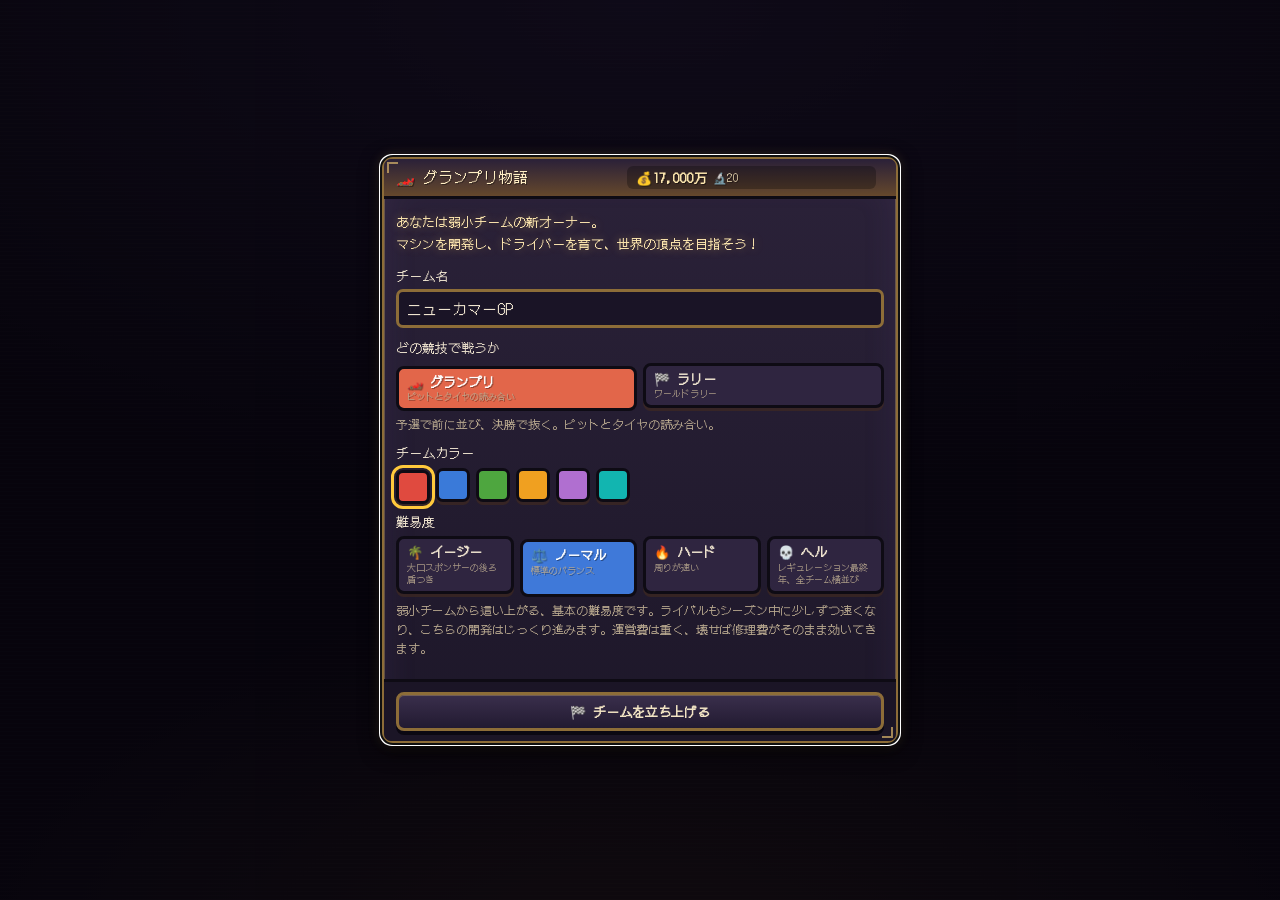
==== commit 173dd328: "⚙️ 設定を作る。保存の枠、競技の切り替え、ファイルへの持ち出し - ヘッダーに歯車。開くと、グランプリ／ラリーの切り替え、保存枠3つ、   ファイルへの書き出しと読み込み、この競技を最初から、が並ぶ" ====
--- a/index.html
+++ b/index.html
@@ -42,9 +42,9 @@
       '<code>src/</code> のフォルダが必要です。</p>' +
       '<p style="margin-top:14px"><b>いちばん簡単な遊びかた</b><br>' +
       'リポジトリの <code>grandprix.html</code>（1ファイルで完結する版）を' +
-      'ダウンロードして開いてください。フォルダごと保存する必要がありません。</p>' +
+      'ダウンロードして開くだけで遊べます。フォルダごと保存する必要はありません。</p>' +
       '<p style="margin-top:14px">リポジトリ全体を保存した場合は、' +
-      'フォルダを丸ごと置いたうえで <code>index.html</code> を開いてください。</p>';
+      'フォルダの中身をそのままにして <code>index.html</code> を開いてください。</p>';
     document.body.appendChild(d);
   });
 </script>
@@ -69,6 +69,7 @@
       <div class="stat"><span class="ic">🔬</span><b id="tRp">0</b></div>
       <button class="stat ticket" id="tTicketBox" title="開発チケット。押すと説明が出ます"><span class="ic">🎫</span><b id="tTicket">0</b><small>券</small></button>
       <div class="stat"><span class="ic">📅</span>S<b id="tSeason">1</b> W<b id="tWeek">1</b></div>
+      <button class="stat sound" id="tSet" title="設定（保存・読み込み・競技の切り替え）">⚙️</button>
       <button class="stat sound" id="tHelp" title="遊びかた（仕組みの説明はここにまとめてあります）">❓</button>
       <button class="stat sound" id="tSkin" title="見た目の切り替え（HD-2D／カイロ風）">🎨</button>
       <button class="stat sound" id="tSound" title="効果音の切り替え">🔊</button>
@@ -168,10 +169,17 @@
       </div>
     </div>
     <div class="ry-log" id="ryLog"></div>
+    <div class="ry-ctrl ry-view">
+      <button class="btn primary" id="ryView0"><i>🛰️</i><span>鳥瞰</span></button>
+      <button class="btn" id="ryView1"><i>🎥</i><span>オンボード</span></button>
+      <button class="btn" id="ryView2"><i>🪟</i><span>車内</span></button>
+      <button class="btn" id="ryView3"><i>📺</i><span>定点</span></button>
+    </div>
     <div class="ry-ctrl">
       <button class="btn primary" id="rySpeed0"><i>🐢</i><span>じっくり</span></button>
-      <button class="btn" id="rySpeed1"><i>▶▶</i><span>速く</span></button>
-      <button class="btn" id="rySpeed2"><i>▶▶▶</i><span>とばす</span></button>
+      <button class="btn" id="rySpeed1"><i>▶</i><span>ふつう</span></button>
+      <button class="btn" id="rySpeed2"><i>▶▶</i><span>速く</span></button>
+      <button class="btn" id="rySpeed3"><i>▶▶▶</i><span>とばす</span></button>
       <button class="btn primary" id="rySkip"><i>⏭</i><span>結果へ</span></button>
     </div>
   </div>
@@ -198,6 +206,8 @@
           <button data-cam="auto" class="on" title="おまかせ"><i>🎬</i><span>おまかせ</span></button>
           <button data-cam="mine" title="自チーム"><i>🚩</i><span>自チーム</span></button>
           <button data-cam="wide" title="全体"><i>🗺️</i><span>全体</span></button>
+          <button data-cam="onboard" title="自車の後ろから"><i>🎥</i><span>オンボード</span></button>
+          <button data-cam="tv" title="コース脇の定点カメラ"><i>📺</i><span>定点</span></button>
         </div>
       </div>
       <div class="rv-side">
--- a/assets/style.css
+++ b/assets/style.css
@@ -223,6 +223,15 @@
                background:linear-gradient(#fff0ff,#f4dcf4);animation:sppop .3s cubic-bezier(.3,1.5,.6,1)}
 .gp-t .flp{font-style:normal;margin-left:3px}
 .rewardbox small{display:block;font-size:9px;opacity:.65}
+
+/* ---------- 設定の保存枠 ---------- */
+.slotrow{display:flex;align-items:center;gap:6px;background:var(--paper3);border:3px solid var(--ink);border-radius:8px;
+         padding:6px 8px;margin:6px 0;box-shadow:0 3px 0 rgba(74,47,26,.5);font-size:13px}
+.slot-body{flex:1;display:flex;flex-direction:column;line-height:1.35;min-width:0}
+.slot-body small{font-size:10px;opacity:.91}
+.slot-body em{font-style:normal;opacity:.65}
+.slotrow .btn.small{flex:0 0 auto;font-size:11px;padding:4px 8px;min-height:0;white-space:nowrap}
+[data-skin="hd"] .slotrow{background:#241c30;color:#efe4cf}
 
 /* ---------- 収支ダッシュボード ---------- */
 .fin{display:flex;gap:8px;flex-wrap:wrap}
@@ -4264,7 +4273,70 @@
 .ry-ev>span{flex:1;min-width:0;overflow:hidden;text-overflow:ellipsis;white-space:nowrap;
   color:var(--faceSub)}
 .ry-ev>em{font-style:normal;font-weight:bold;color:#ff9a8a;flex:none}
+/* 技術規則（ラリー） */
+.rulechip{margin:8px 0;padding:8px 10px;border:2px solid var(--ink);border-radius:8px;
+  background:#fff0b0;display:flex;flex-direction:column;gap:5px}
+.rulechip>b{font-size:12px}
+.rulechip small{font-size:10px;color:#6b4724}
+[data-skin="hd"] .rulechip{background:#3d3350;color:#e8dfd2}
+[data-skin="hd"] .rulechip small{color:#c9c0cf}
+.rulelist{display:flex;flex-direction:column;gap:5px;margin:6px 0}
+.rulerow{display:flex;gap:8px;padding:7px 9px;border:2px solid var(--ink);border-radius:8px;
+  background:#f4eecb}
+.rulerow>i{flex:0 0 26px;font-size:19px;font-style:normal;line-height:1.1}
+.rulerow>span{flex:1 1 auto;min-width:0;display:flex;flex-direction:column;gap:3px}
+.rulerow b{font-size:13px}
+.rulerow small{font-size:11px;line-height:1.45;color:#4a3c28}
+.rulerow em.rn{font-style:normal;color:#6b4724;font-weight:700}
+.rchips{display:flex;flex-wrap:wrap;gap:4px}
+.rchips em{font-style:normal;font-size:10px;font-weight:700;padding:1px 6px;border-radius:5px;
+  border:2px solid var(--ink)}
+.rchips em.up{background:#cfeccb;color:var(--txUp)}
+.rchips em.dn{background:#f6d2cd;color:var(--txDn)}
+[data-skin="hd"] .rulerow{background:#2b2438;color:#e8dfd2}
+[data-skin="hd"] .rulerow small{color:#c9c0cf}
+[data-skin="hd"] .rulerow em.rn{color:#ffd98a}
+[data-skin="hd"] .rchips em.up{background:#1f4a24;color:#7fd98a}
+[data-skin="hd"] .rchips em.dn{background:#5a1f1a;color:#ff9a8a}
+
+/* 走行順と路面（ラリー） */
+.ordlist{display:flex;flex-direction:column;gap:3px;margin:6px 0 4px}
+.ordrow{display:flex;align-items:center;gap:7px;padding:4px 7px;border:2px solid var(--ink);
+  border-radius:7px;background:#f4eecb;font-size:12px}
+.ordrow.me{background:#fff0b0;box-shadow:0 0 0 2px var(--gold) inset}
+.ordrow>i{flex:0 0 22px;height:20px;border-radius:5px;border:2px solid var(--ink);color:#fff8e6;
+  font-style:normal;font-weight:700;font-size:11px;display:flex;align-items:center;justify-content:center}
+.ordrow>span:nth-child(2){flex:1 1 auto;min-width:0;display:flex;flex-direction:column;line-height:1.15}
+.ordrow>span:nth-child(2) b{font-size:12px;white-space:nowrap;overflow:hidden;text-overflow:ellipsis}
+.ordrow>span:nth-child(2) small{font-size:10px;color:#6e5a3c}
+.ordrow .obar{flex:0 0 68px;height:7px;border:2px solid var(--ink);border-radius:4px;
+  background:#e6d6ae;overflow:hidden;display:block}
+.ordrow .obar i{display:block;height:100%;background:var(--red)}
+.ordrow em{flex:0 0 56px;text-align:right;font-style:normal;font-weight:700;font-size:11px}
+.ordrow em.dn{color:var(--txDn)} .ordrow em.wn{color:var(--txWn)} .ordrow em.up{color:var(--txUp)}
+.ordgap{text-align:center;color:#9a8358;font-size:11px;letter-spacing:.3em}
+.roadbar{display:flex;flex-wrap:wrap;gap:6px;margin:6px 0}
+.rb-one{display:flex;align-items:center;gap:5px;padding:4px 8px;border:2px solid var(--ink);
+  border-radius:7px;background:#f4eecb;font-size:12px;font-weight:700}
+.rb-one>i{font-style:normal;background:#6b4724;color:#fff8e6;border-radius:4px;padding:1px 5px;font-size:11px}
+.rb-one em{font-style:normal;font-size:11px}
+.rb-one em.dn{color:var(--txDn)} .rb-one em.up{color:var(--txUp)}
+.ssb-o{margin-left:5px;font-size:10px;color:#6e5a3c;font-weight:400}
+[data-skin="hd"] .ordrow{background:#2b2438;color:#e8dfd2}
+[data-skin="hd"] .ordrow.me{background:#3d3350}
+[data-skin="hd"] .ordrow>span:nth-child(2) small,[data-skin="hd"] .ssb-o{color:#b5aabb}
+[data-skin="hd"] .ordrow .obar{background:#1d1a26}
+[data-skin="hd"] .rb-one{background:#2b2438;color:#e8dfd2}
+[data-skin="hd"] .ordgap{color:#7d7a8c}
+
+.corow .pb-cost{min-width:96px;text-align:right}
+.corow .mini{margin-top:3px;display:block;width:100%}
+.corow.empty{opacity:.92}
+
 .ry-ctrl{display:flex;gap:5px}
+/* 見かたの切り替え。速さの列より一段小さく置く */
+.ry-view{margin-bottom:4px}
+.ry-view .btn{padding:5px 6px;font-size:12px}
 .ry-ctrl .btn{flex:1;display:flex;align-items:center;justify-content:center;gap:5px}
 .ry-ctrl .btn i{font-style:normal}
 @media (max-width:520px){
